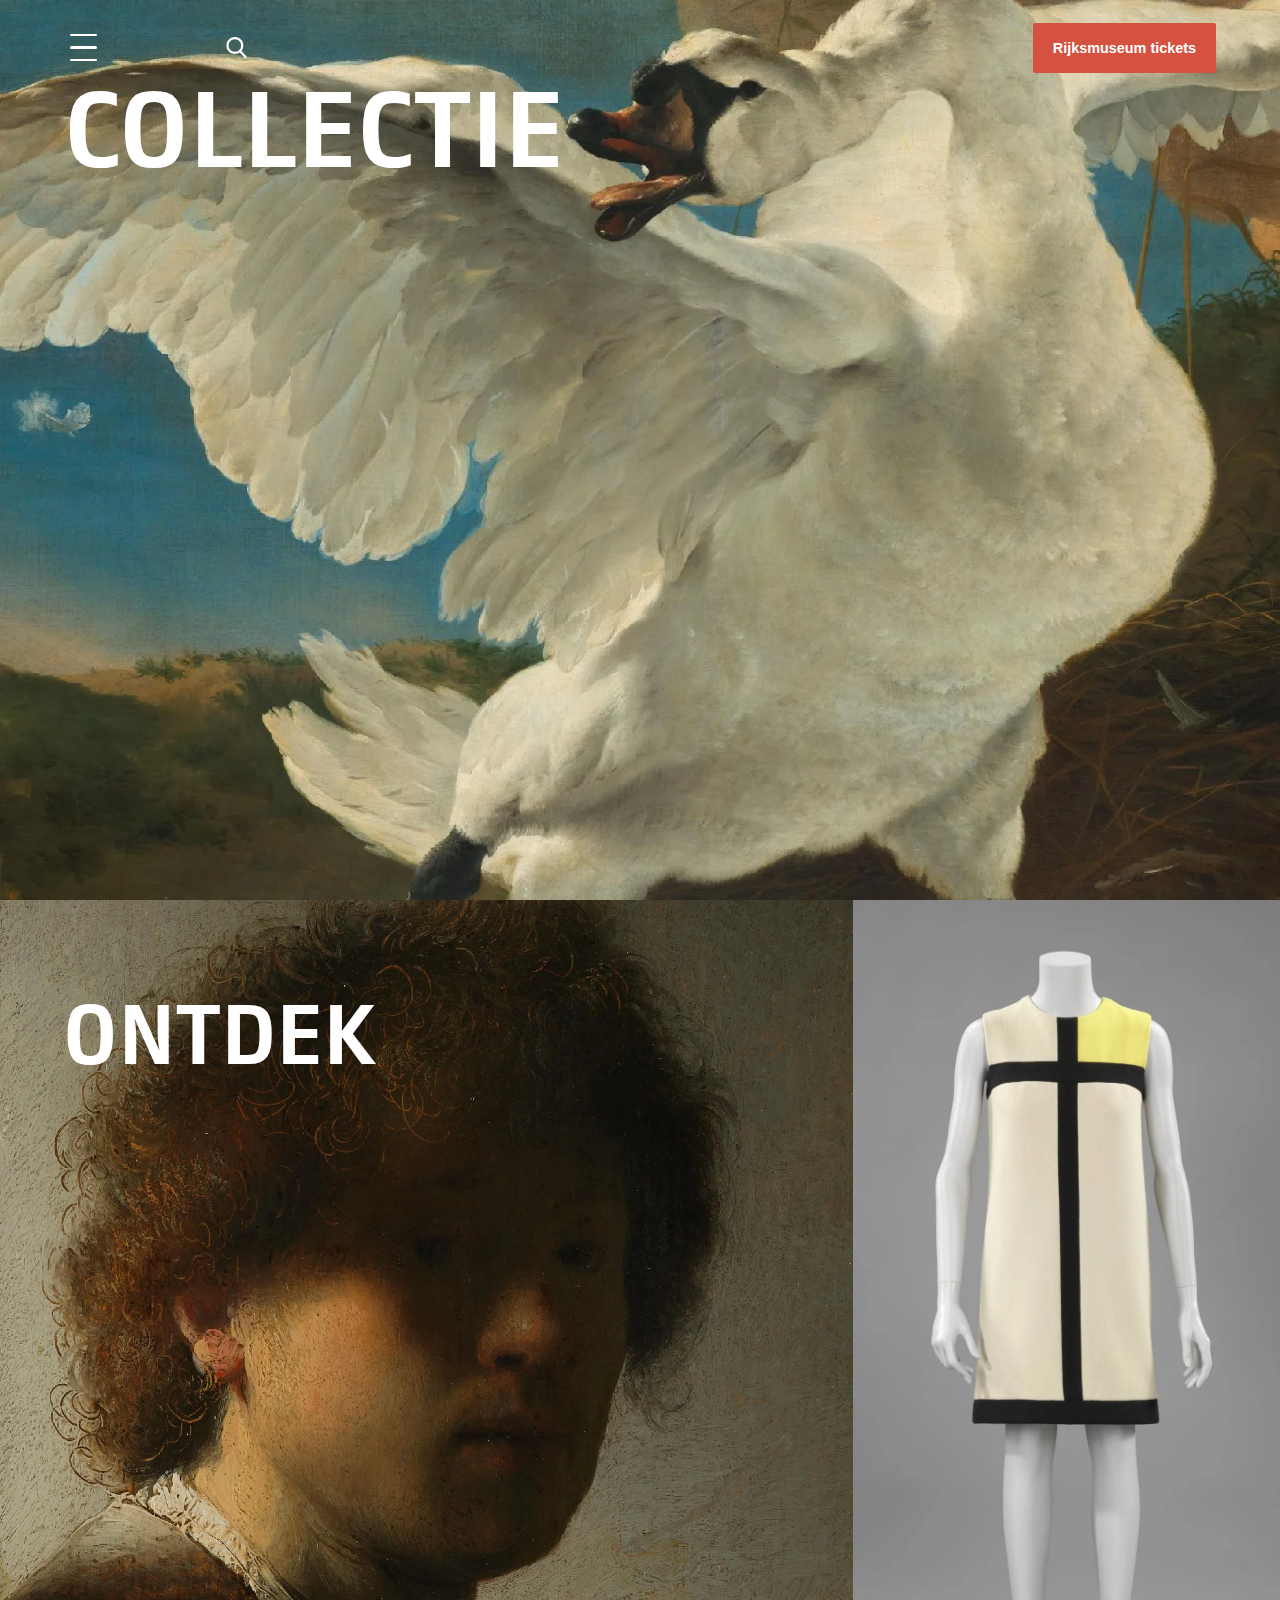
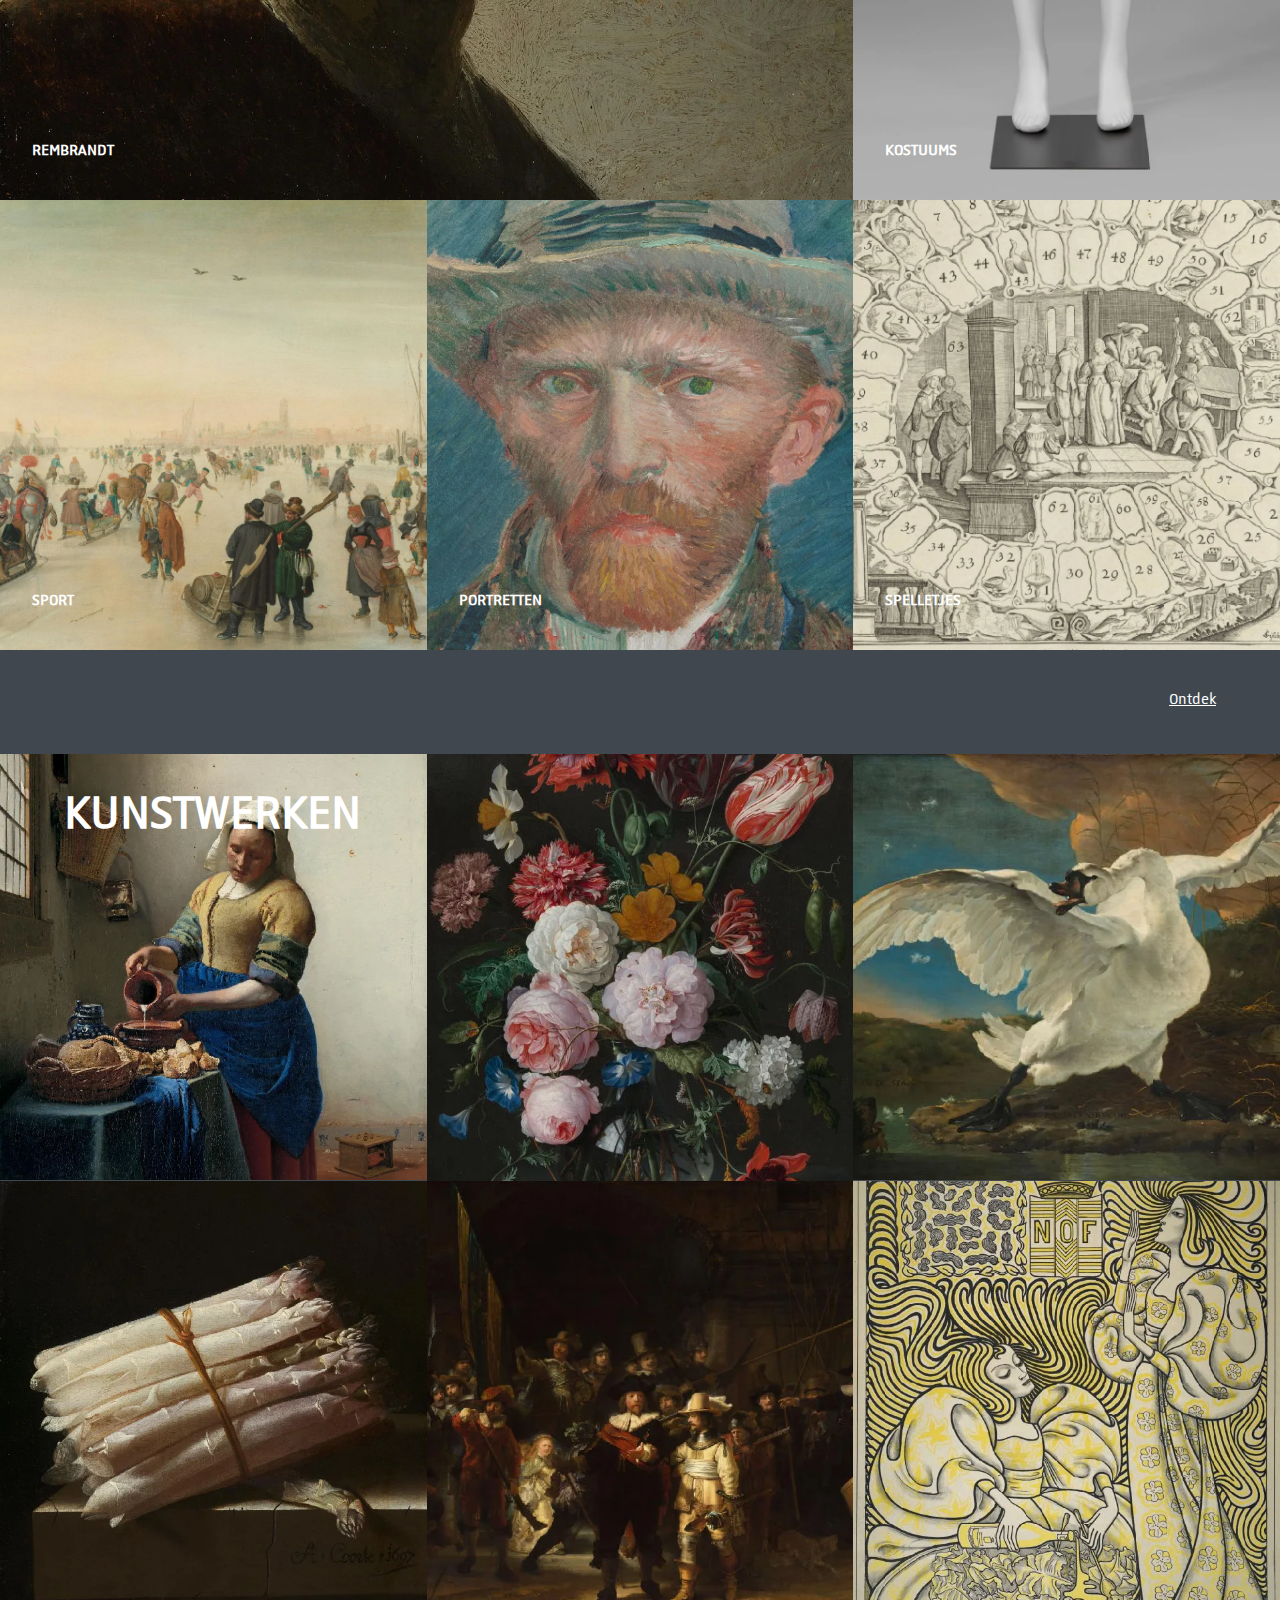
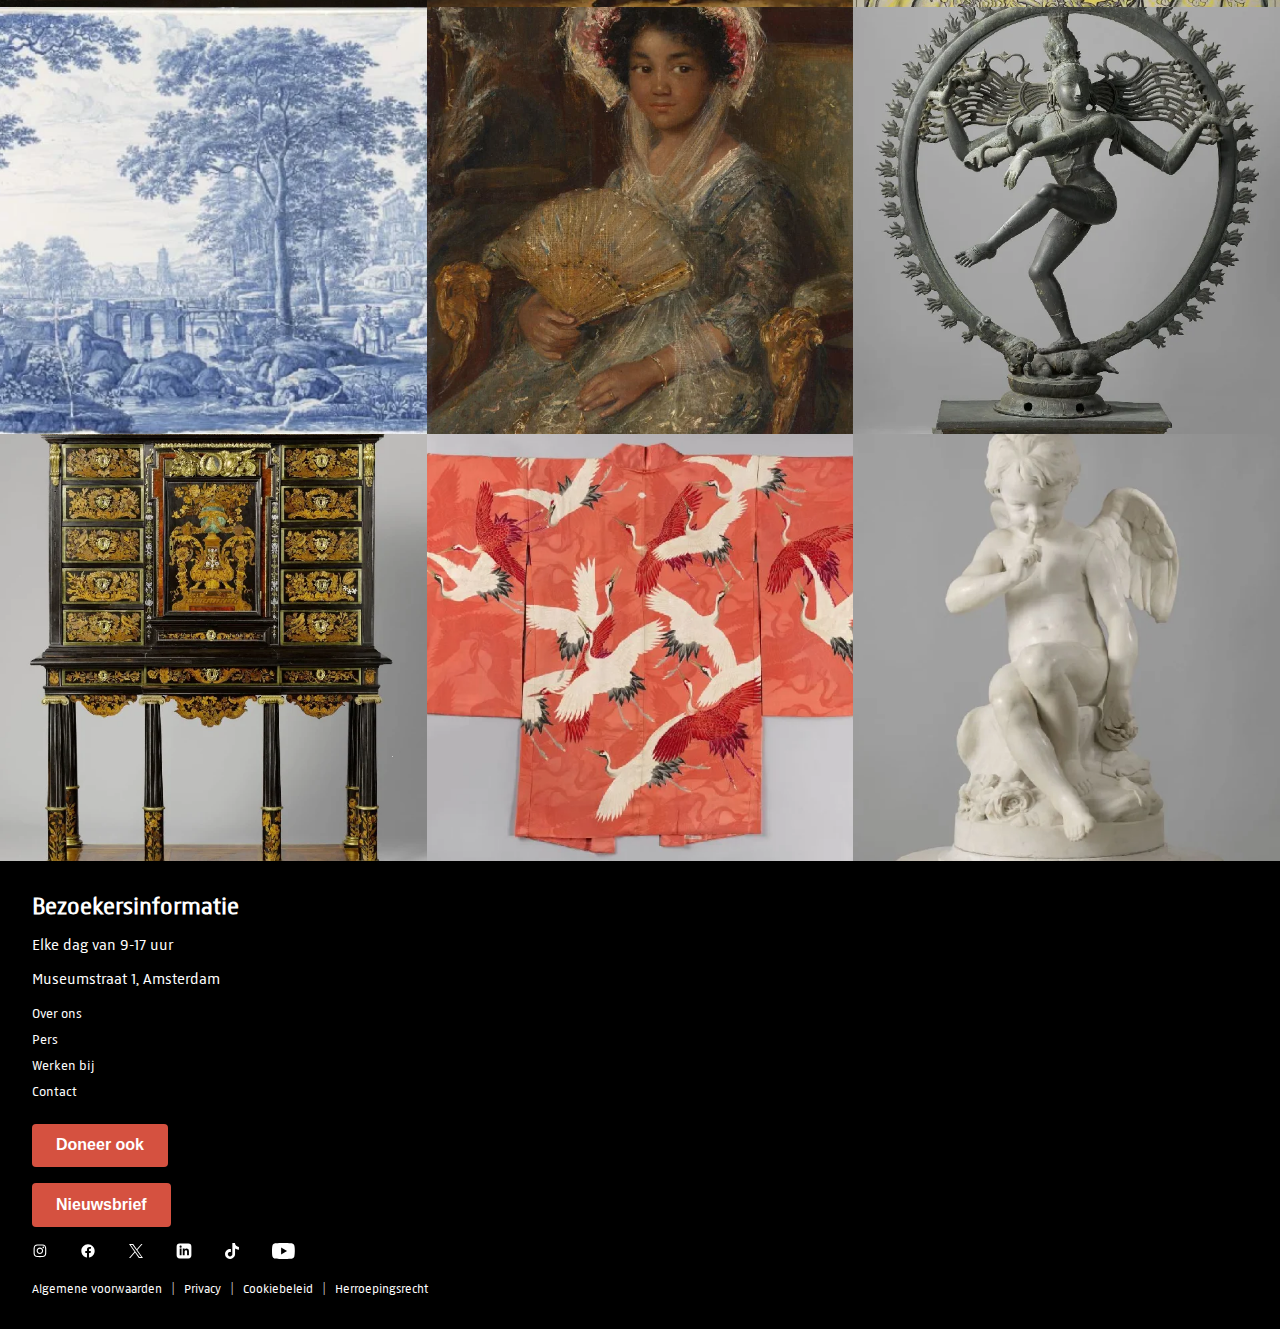
==== collection.html @ 9d4a62d6 "zo hard janken" ====
<!DOCTYPE html>
<html lang="nl">

<head>
	<meta charset="UTF-8">
	<meta name="author" content="Yulan">
	<meta name="viewport" content="width=device-width, initial-scale=1">

	<title>Rijksmuseum namakings/ collectie pagina</title>

	<link href="styles/basis.css" rel="stylesheet">
	<link href="styles/collectie.css" rel="stylesheet">	
	<link rel="icon" type="image/svg+xml" href="images/favicon.svg">
</head>

<body>

	<header>
		<button>
			<span></span>
			<span></span>
			<span></span>
		</button>
		<img src="images-icons/search.png" alt="search-icon">
		<button>Rijksmuseum tickets</button>
		<nav>
			<h3 class="visually-hidden ">tekstje bedenken</h3>
			<ul>
				<li><a href="#"> Language</a></li>
				<li><a href="#"> Inloggen</a></li>
				<li><a href="#"> Giftshop</a></li>
			</ul>

			<h3 class="visually-hidden ">tekstje bedenken</h3>
			<ul>
				<li><a href="#"> Bezoek en tickets</a></li>
				<li><a href="#"> Agenda en activiteiten</a></li>
				<li><a href="#"> Stories</a></li>
				<li><a href="#"> Rijkstudio: de collectie</a></li>
			</ul>

			<h3 class="visually-hidden ">tekstje bedenken</h3>
			<ul>
				<li><a href="#"> Steun ons</a></li>
				<li><a href="#"> Giftshop</a></li>
				<li><a href="#"> Onderzoek</a></li>
			</ul>

			<h3> Direct naar </h3>
			<ul>
				<li><a href="#"> Families en kinderen</a></li>
				<li><a href="#"> Onderwijs</a></li>
				<li><a href="#"> Vrienden</a></li>
				<li><a href="#"> Groepen</a></li>
				<li><a href="#"> Toegankelijkheid</a></li>
				<li><a href="#"> Pers</a></li>
			</ul>
		</nav>
		<section>
			<p>Nu te zien</p>
			<h2>Asian bronze</h2>
			<h3>4000 jaar schoonheid</h3>
			<img src="images-mobile/rijks eerste sectie plaatjes.webp" alt="">
		</section>
	</header>

	<main>
        <!-- eerste collectie foto -->
		<section>
            <h1>collectie</h1>
            <img src="images-collectie-sec-1/section 1, test 1.webp" alt="">
        </section>

        <!-- 2e groep section -->
    <section>
        <article>
            <h2>ontdek</h2>
            <h3>rembrandt</h3>
            <img src="images-collectie-sec-2/section 2, 1 collection.webp" alt="">
        </article>

        <article>
            <h3>kostuums</h3>
            <img src="images-collectie-sec-2/section 2, 2.webp" alt="">
        </article>

        <article>
            <h3>sport</h3>
            <img src="images-collectie-sec-2/section 2, 3.webp" alt="">
        </article>

        <article>
            <h3>portretten</h3>
            <img src="images-collectie-sec-2/section 2, 4.webp" alt="">
        </article>

        <article>
            <h3>spelletjes</h3>
            <img src="images-collectie-sec-2/section 2, 5.webp" alt="">
        </article>
    </section>

        <!-- 3e sexy stukje tekst -->
    <section>
        <ul>
            <li><a href="#">Ontdek</a></li>
        </ul>
        <h2>kunstwerken</h2>
    </section>

    <section>
            <img src="images-collection-sec-4/section 4, 1.webp" alt="">
            <img src="images-collection-sec-4/section 4, 2.webp" alt="">
            <img src="images-collection-sec-4/section 4, 3.webp" alt="">
            <img src="images-collection-sec-4/section 4, 4.webp" alt="">
            <img src="images-collection-sec-4/section 4, 5.webp" alt="">
            <img src="images-collection-sec-4/section 4, 6.webp" alt="">
            <img src="images-collection-sec-4/section 4, 7.webp" alt="">
            <img src="images-collection-sec-4/section 4, 8.webp" alt="">
            <img src="images-collection-sec-4/section 4, 9.webp" alt="">
            <img src="images-collection-sec-4/section 4, 10.webp" alt="">
            <img src="images-collection-sec-4/section 4, 11.webp" alt="">
            <img src="images-collection-sec-4/section 4, 12.webp" alt="">
    </section>


	</main>

	<footer>

		<h2>Bezoekersinformatie</h2>
		<p>Elke dag van 9-17 uur</p>
		<p>Museumstraat 1, Amsterdam</p>
		<ul>
			<li><a href="#">Over ons</a></li>
			<li><a href="#">Pers</a></li>
			<li><a href="#">Werken bij</a></li>
			<li><a href="#">Contact</a></li>
		</ul>
		<button>Doneer ook</button>
		<button>Nieuwsbrief</button>

		<ul>
			<li><img src="images-icons/instagram.svg" alt="Logo 1"></li>
			<li><img src="images-icons/Facebook.svg" alt="Logo 2"></li>
			<li><img src="images-icons/twitter.svg" alt="Logo 3"></li>
			<li><img src="images-icons/linkedin.svg" alt="Logo 4"></li>
			<li><img src="images-icons/tiktok.svg" alt="Logo 5"></li>
			<li><img src="images-icons/youtube.svg" alt="Logo 6"></li>
		</ul>

		<ul>
			<li><a href="#">Algemene voorwaarden</a></li>
			<li><a href="#">Privacy</a></li>
			<li><a href="#">Cookiebeleid</a></li>
			<li><a href="#">Herroepingsrecht</a></li>
		</ul>
		

	</footer>

	<script defer src="scripts/script.js"></script>
</body>

</html>
---- styles/basis.css ----
*,
*::after,
*::before {
	box-sizing: border-box;
}

.visually-hidden {
    clip: rect(0 0 0 0);
    clip-path: inset(50%);
    height: 1px;    
    overflow: hidden;
    position: absolute;
    white-space: nowrap;
    width: 1px;
  }

@font-face {
	font-family: rijksbold;
	src: url("../fonts/Rijksmuseum-Bold.woff2");
}

@font-face {
	font-family: rijksnormal;
	src: url("../fonts/Rijksmuseum-Normal.woff2");
}

:root {
	/* startje */
	--color-text: #FFFFFF;
	--button-background-color: #d55140;
	--nav-background-color: #40474F;
    --menu-text-color: #c2ccce;
}

html.open {
    overflow:hidden;
}

body {
	font-family: rijksnormal;
	margin: 0;
    background-color: var(--nav-background-color);
}

header {
    display: grid;
    grid-template-columns: auto 1fr auto;
    align-items: center;
    gap: 1rem; 
    position: absolute;
    top: 2.5%; 
    left: 5%;

    right: 5%;
}

header img {
	width: 1.3em;
    z-index: 30;
}



/* image openen menu rechterkant */
header section:nth-of-type(1) img {
    display: flex;
    position: fixed; 
    left: 50%; 
    width: 50%; 
    height: 100vh;
    object-fit: cover;
    z-index: 5; 
    visibility: hidden; 
    opacity: 0; 
    object-position: center 1%; 
}

header section p,
header section h2,
header section h3 {
    visibility: hidden;
    opacity: 0;
}


header section h2 {
	font-size: 1.2em;
    font-weight: 700;
    line-height: 1;
    text-transform: uppercase;
	margin-top: .25rem; 
}

header section h3 {
	margin-top: -.5em; 
	font-size: 1em;
    line-height: 1;
}



nav ul {
	list-style: none; 
    padding-left: 0;
}
  
nav ul:first-of-type {
	display: flex; 
	justify-content: flex-start; 
	margin-top: 5em;
    color: var(--color-text);
}

nav ul:first-of-type li:not(:last-child)::after {
    content: '|';
    color: var(--color-text);
}
  
nav ul li {
    min-height: 2.75em;
}

  
nav ul li a:hover {
    transition: 
        transform .2s ease-out, 
        opacity 0ms linear .2s;
}

nav h3 {
    min-height: 2.75em;
    color: var(--color-text);
    padding-left: 0;
}

@media (width > 50em) {


    nav ul:first-of-type {
        grid-column-start:1;
        grid-row-start: 1;
        grid-column-end:3;
        /* display: none; */

        align-self: end;
        /* justify-content: space-between; */

        margin:0;
    }

    nav ul li a {
        padding:0;
    }
    
    nav > ul:nth-of-type(2){
        /* grid-area: 3 / 1 / 4 / 2; */

        grid-column-start:1;
        grid-column-end:2;
        grid-row-start: 2;
        grid-row-end: 4 ;   

        margin:0;
    }

    nav > ul:nth-of-type(3) {
        /* grid-area: 4 / 1 / 5 / 2; */
        /* margin-top: 5em;  */
        line-height: 1; 

        grid-column-start:1;
        grid-column-end:2;
        grid-row-start: 4;
        grid-row-end: 5;

        margin:0;
    }

    nav > h3:last-of-type {
        top: 5em; 
        /* grid-area: 3 / 2 / 5 / 3; */

        grid-column-start:2;
        grid-row-start: 2;
        grid-column-end:3;

        text-transform: uppercase;
        font-weight: 200;

        color: var(--color-text);
        
        margin:0;
    }

    nav > ul:last-of-type {
        /* grid-area: 3 / 2 / 5 / 3; */
        font-size: 0.9rem; 
        line-height: 1; 

        grid-column-start:2;
        grid-column-end:3;
        grid-row-start: 3;
        grid-row-end: 5;

        margin:0;
        
    }
}
  
  /* hamburger */
header button:nth-of-type(1) {
	display: flex;
	flex-direction: column;
	z-index: 20;
	width: 3em;
	height: 3em;
	background: none;
	border: none;
	cursor: pointer;
	justify-content: space-around;
}
  
header button:nth-of-type(1) span {
	display: block;
	width: 2em;
	height: 0.2em;
	background-color: var(--color-text);
	border-radius: 0.2em;
	transition: all 0.3s ease-in-out;
}
  
  /* Menu verborgen */
header nav {
	position: fixed;
    overflow-y: auto;
	top: 0;
	left: -100%;
	width: 100%;
	height: 100%;
	background-color: var(--nav-background-color);
	padding: 2em;

	/* KIJKEN */
	transition: transform .2s ease-out, opacity 0ms linear .2s;
	z-index: 10;
}
  
  /* Menu uitklapppen zichtbaar */
header nav.toonMenu {
	left: 0;
}
  
/* Hamburger wordt kruisje */
header button:nth-of-type(1).open span:nth-of-type(1) {
	transform: translateY(0.8em) rotate(45deg);
}
  
header button:nth-of-type(1).open span:nth-of-type(2) {
	opacity: 0;
}
  
header button:nth-of-type(1).open span:nth-of-type(3) {
	transform: translateY(-0.8em) rotate(-45deg);
}

/* rode knop */
header button:nth-of-type(2) {
    position: relative;
    align-items: center;
    background-color: var(--button-background-color);
    border-radius: 2px;
    color: var(--color-text);
    border: none;
    font-size: .9em;
    font-weight: 600;
    height: 3.125rem;
    padding: 0 20px;
    z-index: 30;
}

/* Hover-effect voor de tweede button */
header button:nth-of-type(2):hover {
    background-color: var(--color-text);
    color: var(--nav-background-color);
}

header a {
	color: var(--color-text);
	text-decoration: none;
}


@media (width > 50em) {
 
    header div {
        position: relative;
        z-index: 1;
    }

    header nav {
        display: grid;
        grid-template-columns: repeat(2, 1fr);
        grid-template-rows: 1fr min-content min-content min-content;
        align-content: end;
        gap: 1em; 
        width: 50%;

        padding-left: 6vw;
    }
}

@media (width > 50em) {
 
    header nav.toonMenu + section img {
        visibility: visible; 
        opacity: 1; 
    }

    header nav.toonMenu + section p,
    header nav.toonMenu + section h2,
    header nav.toonMenu + section h3 {
        visibility: visible; 
        opacity: 1;
        top: 80%;
        z-index: 90; 
    }

    header section {
        left: 44vw;
        bottom: 8vw;
    }
}

/* section {
    position: relative;
    height: 100vh;
    display: flex;
    flex-direction: column;
    justify-content: flex-end; 
    padding: 2rem; 
    overflow: hidden;
} */


section p, section h2, section h3 {
    color: var(--color-text);
}

/* footer */

/* Algemene footerstijl */
footer {
    display: flex;
    flex-direction: column;
    align-items: flex-start; /* Links uitlijnen */
    background-color: #000; /* Zwarte achtergrond */
    color: #fff; /* Witte tekst */
    padding: 2rem; /* Binnenruimte */
    gap: 1rem; /* Ruimte tussen secties */
}

footer h2 {
    font-size: 1.5rem;
    font-weight: bold;
    margin: 0;
}

footer p {
    font-size: 1rem;
    margin: 0;
}

/* Lijst voor links onder elkaar */
footer ul:first-of-type {
    list-style: none;
    padding: 0;
    margin: 0;
}

footer ul:first-of-type li {
    margin-bottom: 0.5rem;
}

footer ul:first-of-type li a {
    color: #fff;
    text-decoration: none;
    font-size: 0.9rem;
}

footer ul:first-of-type li a:hover {
    text-decoration: underline;
}

/* Knoppen voor donatie en nieuwsbrief */
footer button {
    background-color: #d55140;
    color: #fff;
    border: none;
    font-size: 1rem;
    font-weight: bold;
    padding: 0.8rem 1.5rem;
    border-radius: 4px;
    cursor: pointer;
    margin-right: 1rem; /* Ruimte tussen de knoppen */
}

footer button:hover {
    background-color: #fff;
    color: #d55140;
    border: 1px solid #d55140;
}

/* Logo's */
footer img {
    height: 50px;
    width: auto;
    margin-right: 1rem; /* Ruimte tussen logo's */
}

/* Horizontale lijst voor voorwaarden */
footer ul:last-of-type {
    display: flex;
    list-style: none;
    padding: 0;
    margin: 0;
    gap: 0.5rem; /* Ruimte tussen de items */
}

footer ul:last-of-type li {
    position: relative;
}

footer ul:last-of-type li::after {
    content: "|";
    color: #fff;
    margin-left: 0.5rem;
}

footer ul:last-of-type li:last-child::after {
    content: ""; /* Geen separator na de laatste link */
}

footer ul:last-of-type li a {
    color: var(--color-text);
    text-decoration: none;
    font-size: 0.8rem;
}

footer ul:last-of-type li a:hover {
    text-decoration: underline;
}

footer ul:nth-of-type(2) {
    display: flex;
    justify-content: flex-start; /* Links uitlijnen */
    align-items: center;
    gap: 1rem; /* Ruimte tussen de logo's */
    list-style: none;
    padding: 0;
    margin: 0;
}

footer ul:nth-of-type(2) li img {
    height: 1em; /* Pas de hoogte van de logo's aan */
    width: auto; /* Zorg dat de proporties behouden blijven */
}
---- styles/collectie.css ----
h1 {
    position: absolute;
    top: 5.2rem;
    font-family: rijksbold;
    text-align: left;
    width: 100%;
    left: .3em;
    font-size: 14vw;
    text-transform: uppercase;
    color: var(--color-text);
    margin-top: 0;
    line-height: .8;
}

@media (width > 50em) {

    h1 {
        font-size: 9vw;
        left: 5%;;
    }

}

body {
    margin: 0;
}

main section:nth-of-type(1) {
    position: relative;
    height: 100vh; 
}

main section:nth-of-type(1) img {
    position: absolute;
	top: 0;
	left: 0;
	width: 100%;
	height: 100%;
	object-fit: cover;
	z-index: -1;
}

section article {
    position: relative;
    height: 100vh; 
    display: flex;
    flex-direction: column;
    justify-content: flex-end; 
    overflow: hidden;
    padding: 0;
}

section article img {
	position: absolute;
	top: 0;
	left: 0;
	width: 100%;
	height: 100%;
	object-fit: cover;
	z-index: -1;
}

section article:nth-of-type(1) h2{
    font-size: 2.5rem;
    top: 1rem;
    padding-left: 1em;
    text-transform: uppercase;
}


main section:nth-of-type(2) h2{
    position: absolute; 
    font-size: 7vw;
    font-family: rijksbold;
    font-weight: 500;
    text-transform: uppercase;
    padding-left: .7em;
    top: 1%;
}


main section:nth-of-type(2) h3{
    font-size: 1rem;
    font-weight: 700;
    line-height: 1.263;
    text-transform: uppercase;
	margin-top: .25rem; 
    padding-left: 2em;
    padding-bottom: 1.5em;
}

@media (width > 50em) {

    main section:nth-of-type(2) {
        display: grid;
        grid-template-columns: 1fr 1fr 1fr; 
    }

       section article:nth-of-type(1) {
        grid-column-start: 1;
        grid-column-end: 3; 
    }

    section article:nth-of-type(2) {
        grid-column-start: 3;
        grid-column-end: 4;
    }

    section article:nth-of-type(3) {
        grid-column-start: 1;
        grid-column-end: 2; 
    }

    section article:nth-of-type(4) {
        grid-column-start: 2;
        grid-column-end: 3; 
    }

    section article:nth-of-type(5) {
        grid-column-start: 3;
        grid-column-end: 4; 
    }
 
}

/* 3e sectie h3 */
section:nth-of-type(3) {
    height: 10em;
}

section:nth-of-type(3) ul {
    position: relative; 
}

section:nth-of-type(3) li {
    list-style-type: none; 
}

section:nth-of-type(3) a {
    position: absolute;  
    right: 5%;          
    font-size: 1rem;   
    color: var(--color-text);
}

main section:nth-of-type(3) h2{
    position: relative; 
    left: 5%;            
    font-size: 7vw;   
    text-transform: uppercase;
    top: 2.5em;
}

@media (width > 50em) {

    section:nth-of-type(3) {
        height: 4em;
    }

    main section:nth-of-type(3) h2{
        position: relative; 
        left: 5%;            
        font-size: 3em;   
        text-transform: uppercase;
        top: 2em;
    }

}

section article:nth-of-type(3),
section article:nth-of-type(4),
section article:nth-of-type(5) {
    height: 50vh; 
}

section:nth-of-type(4) {
    display: grid;
    grid-template-columns: repeat(2, 1fr); 
}

section:nth-of-type(4) img {
    width: 100%; 
    height: auto; 
    aspect-ratio: 1 / 1; 
    object-fit: cover; 
}

@media (width > 40em) {

    section:nth-of-type(4) {
        grid-template-columns: repeat(3, 1fr); 
    }
}

@media (width > 80em) {

    section:nth-of-type(4) {
        grid-template-columns: repeat(4, 1fr); 
    }
}
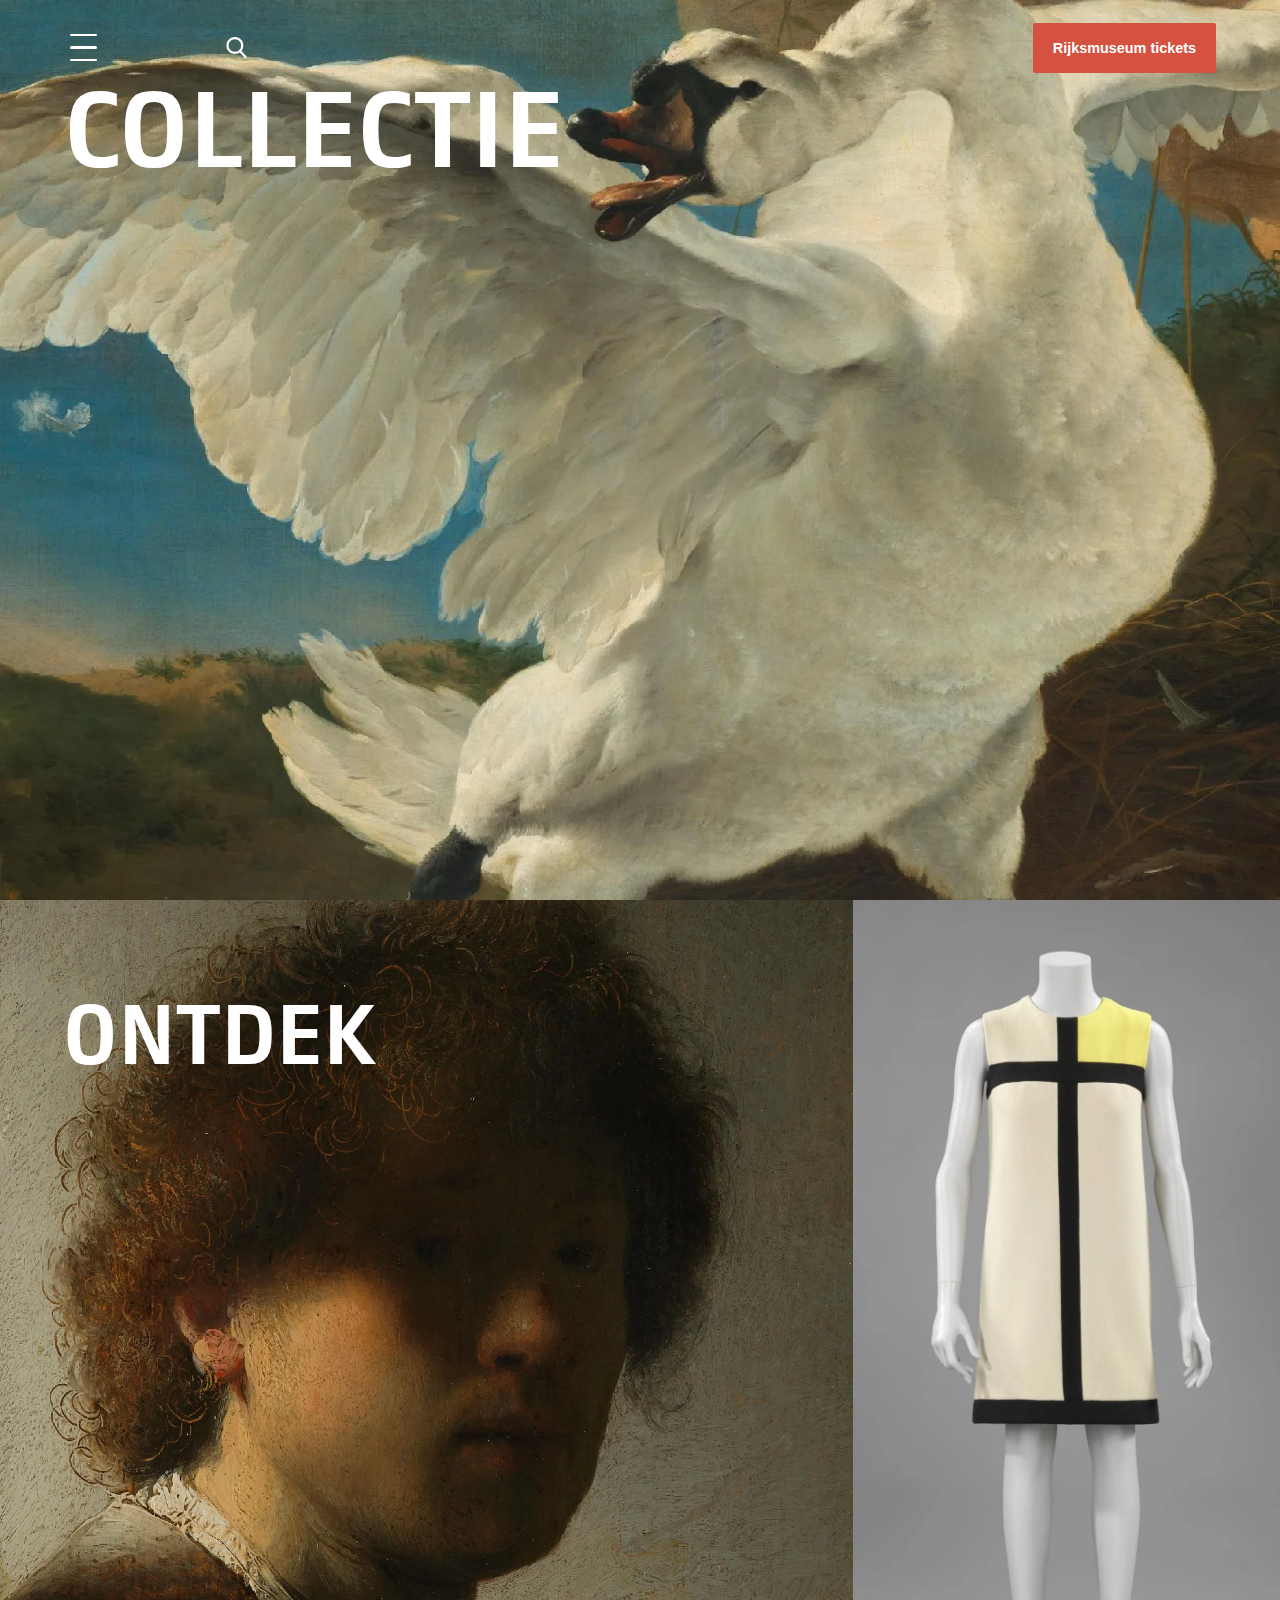
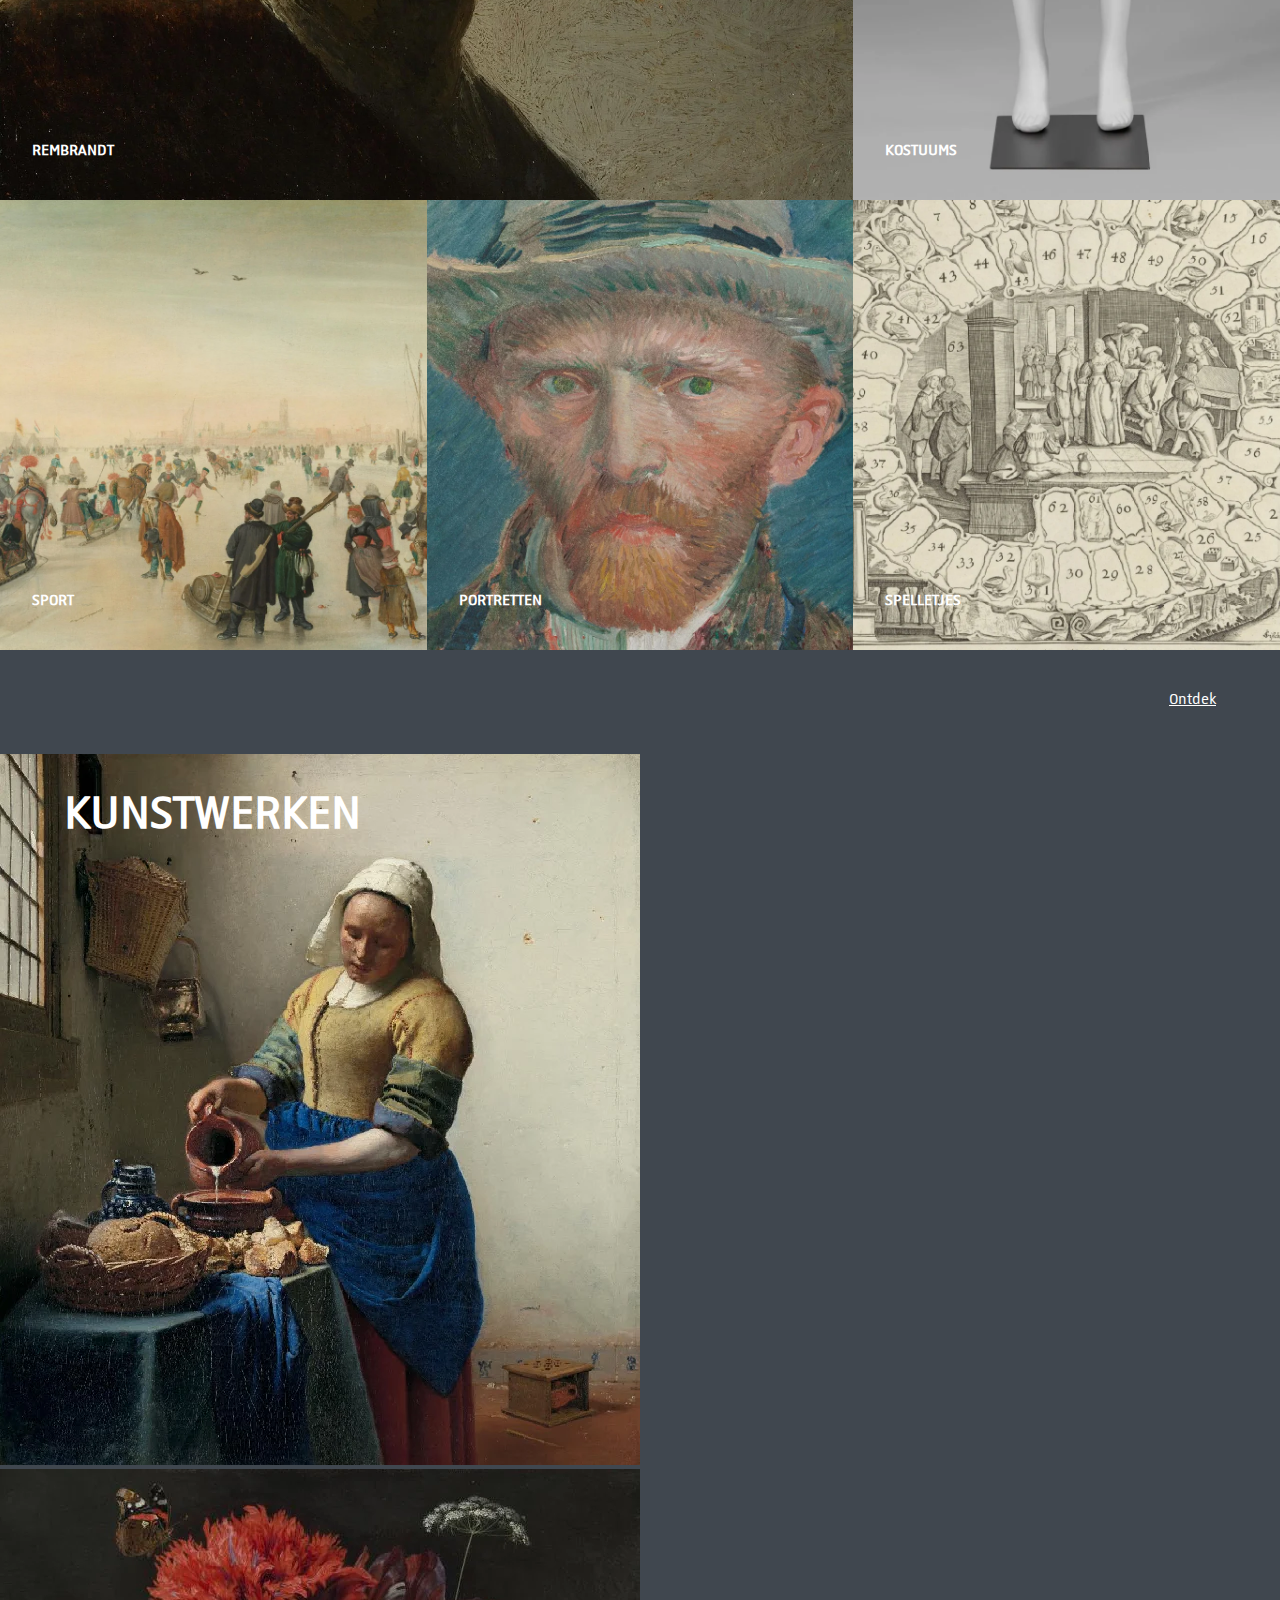
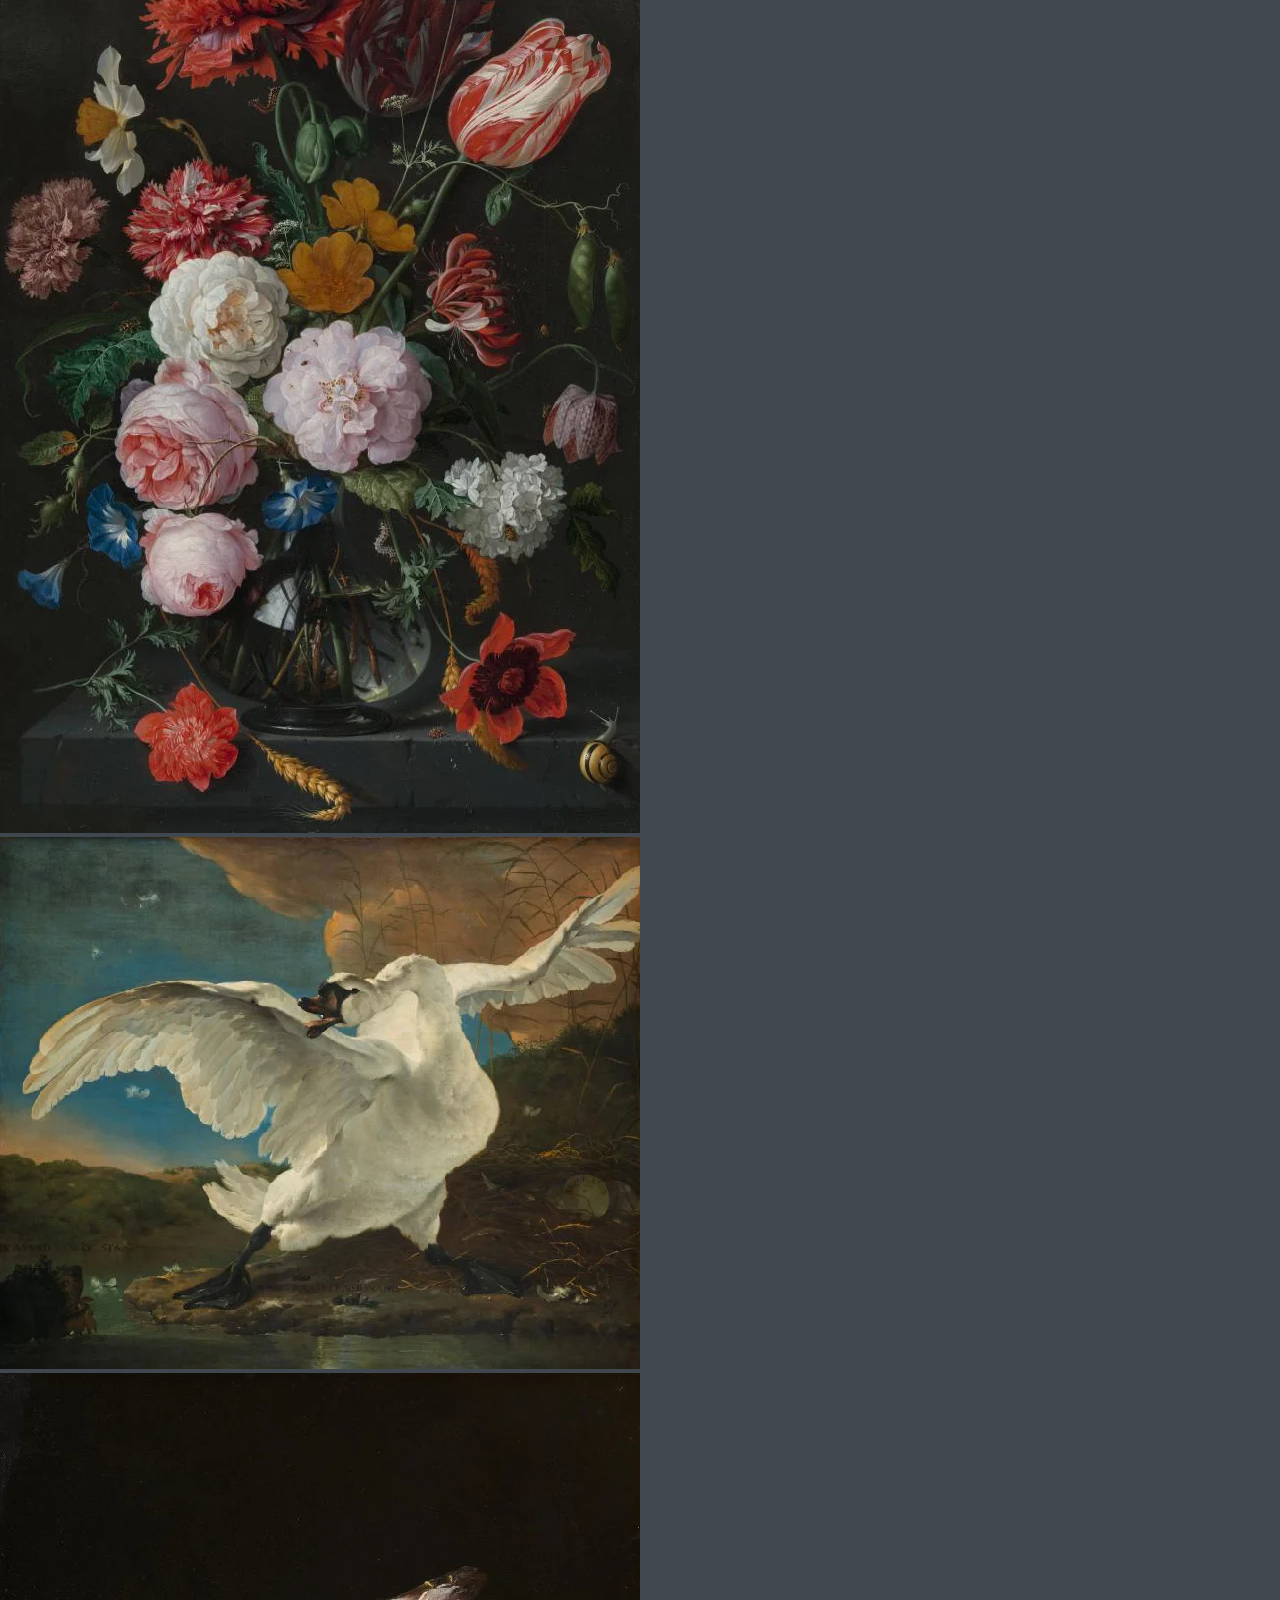
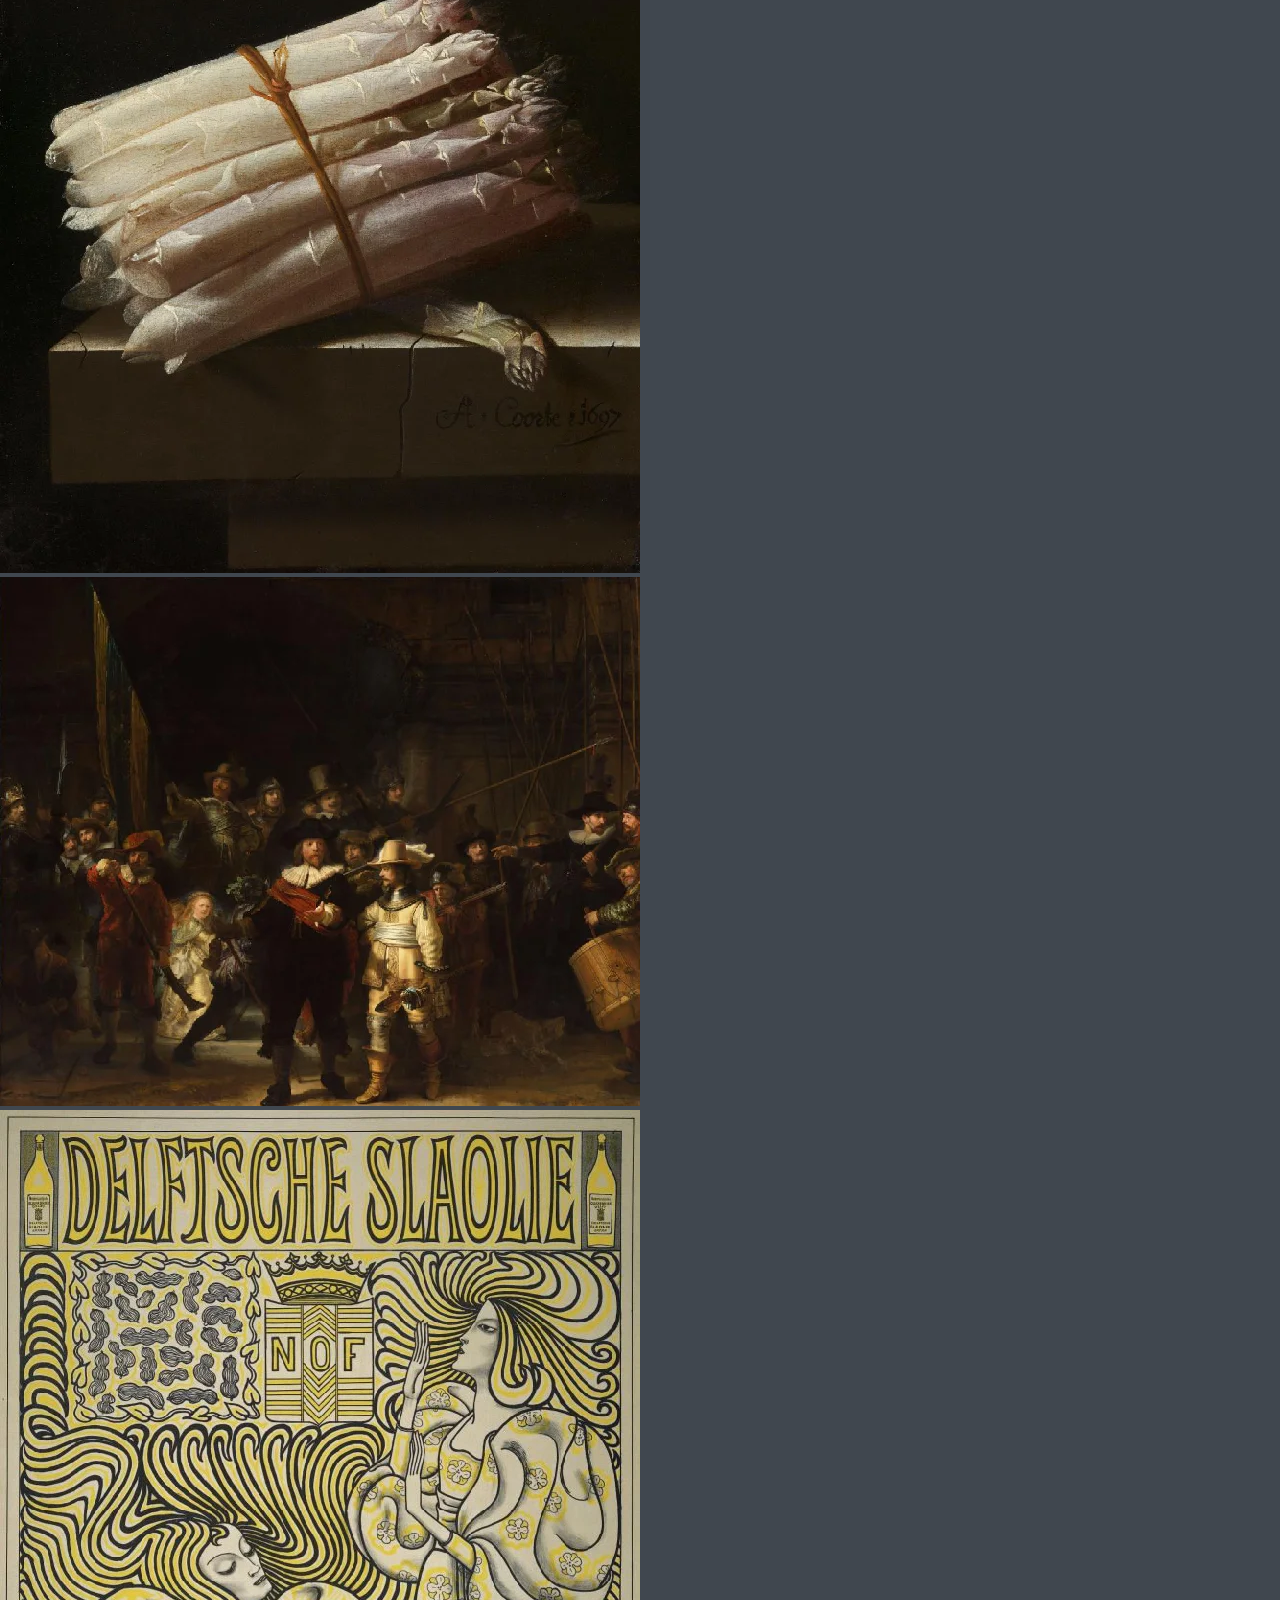
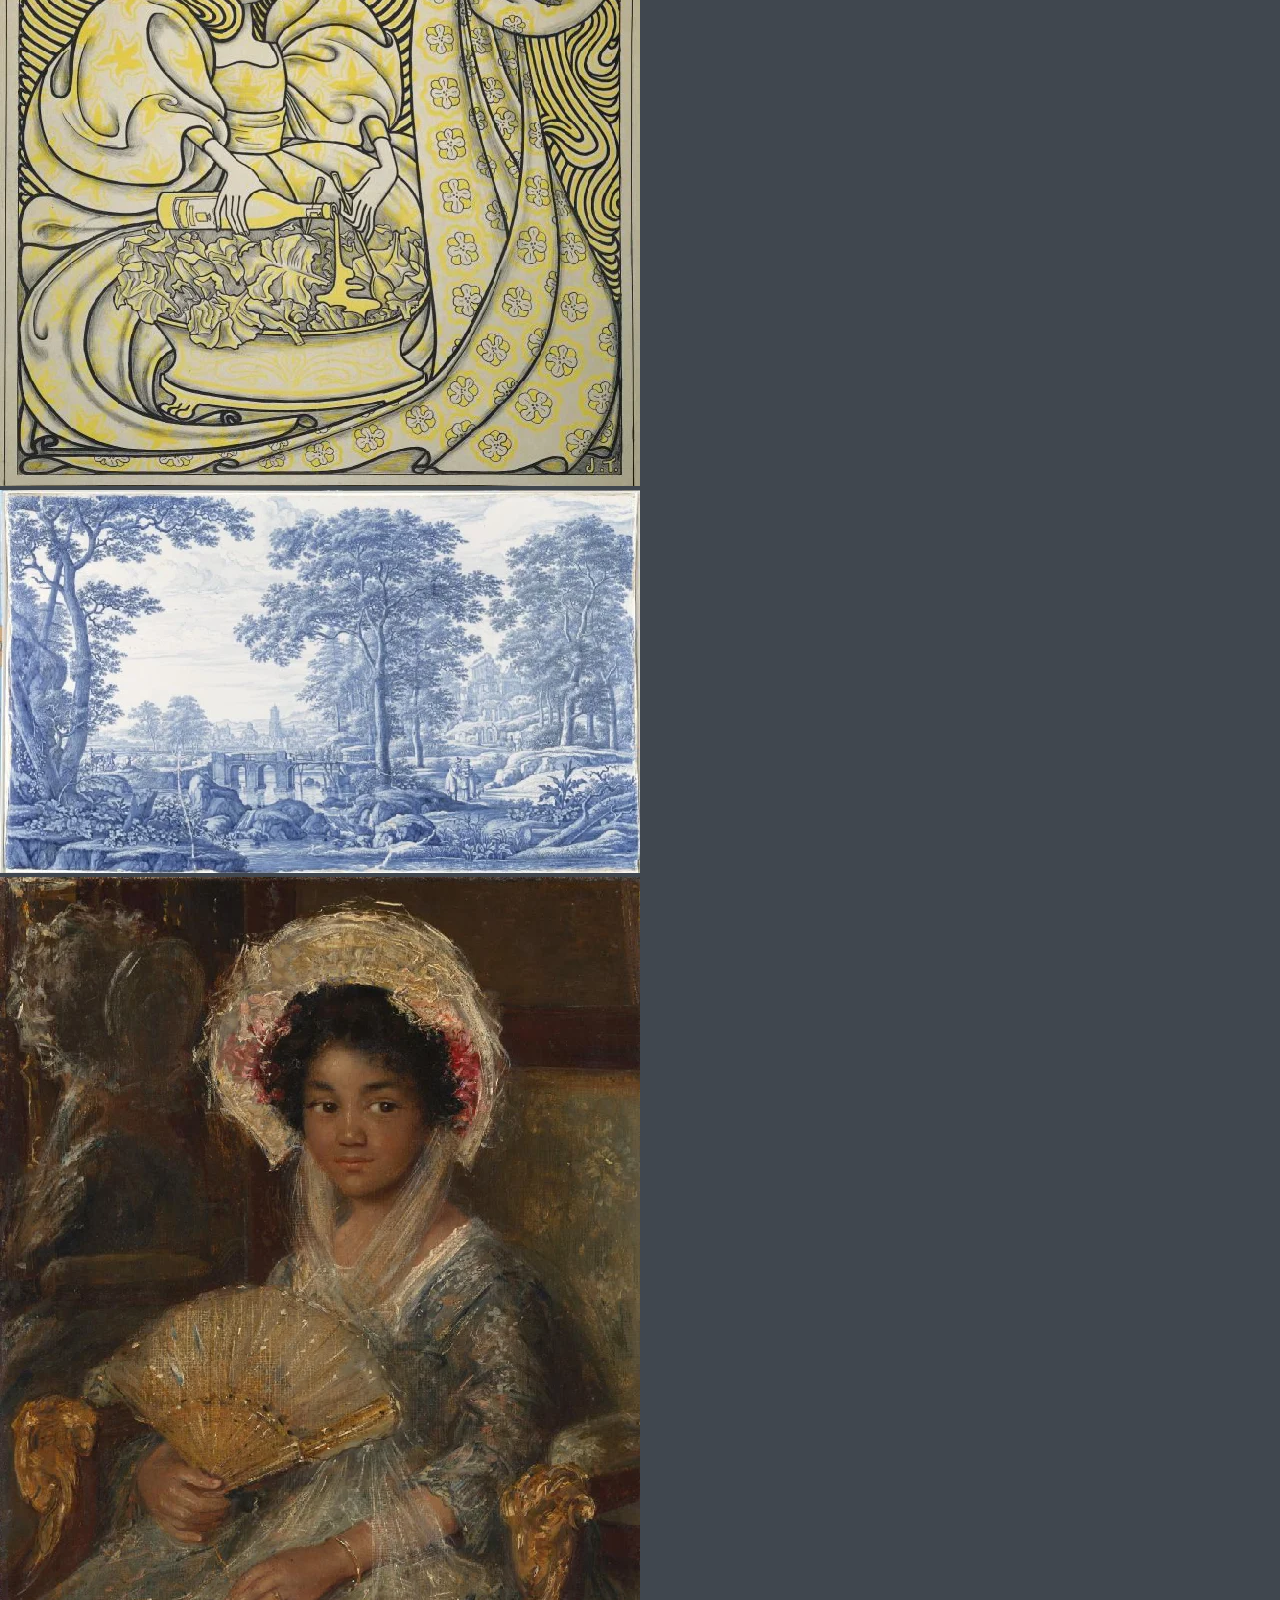
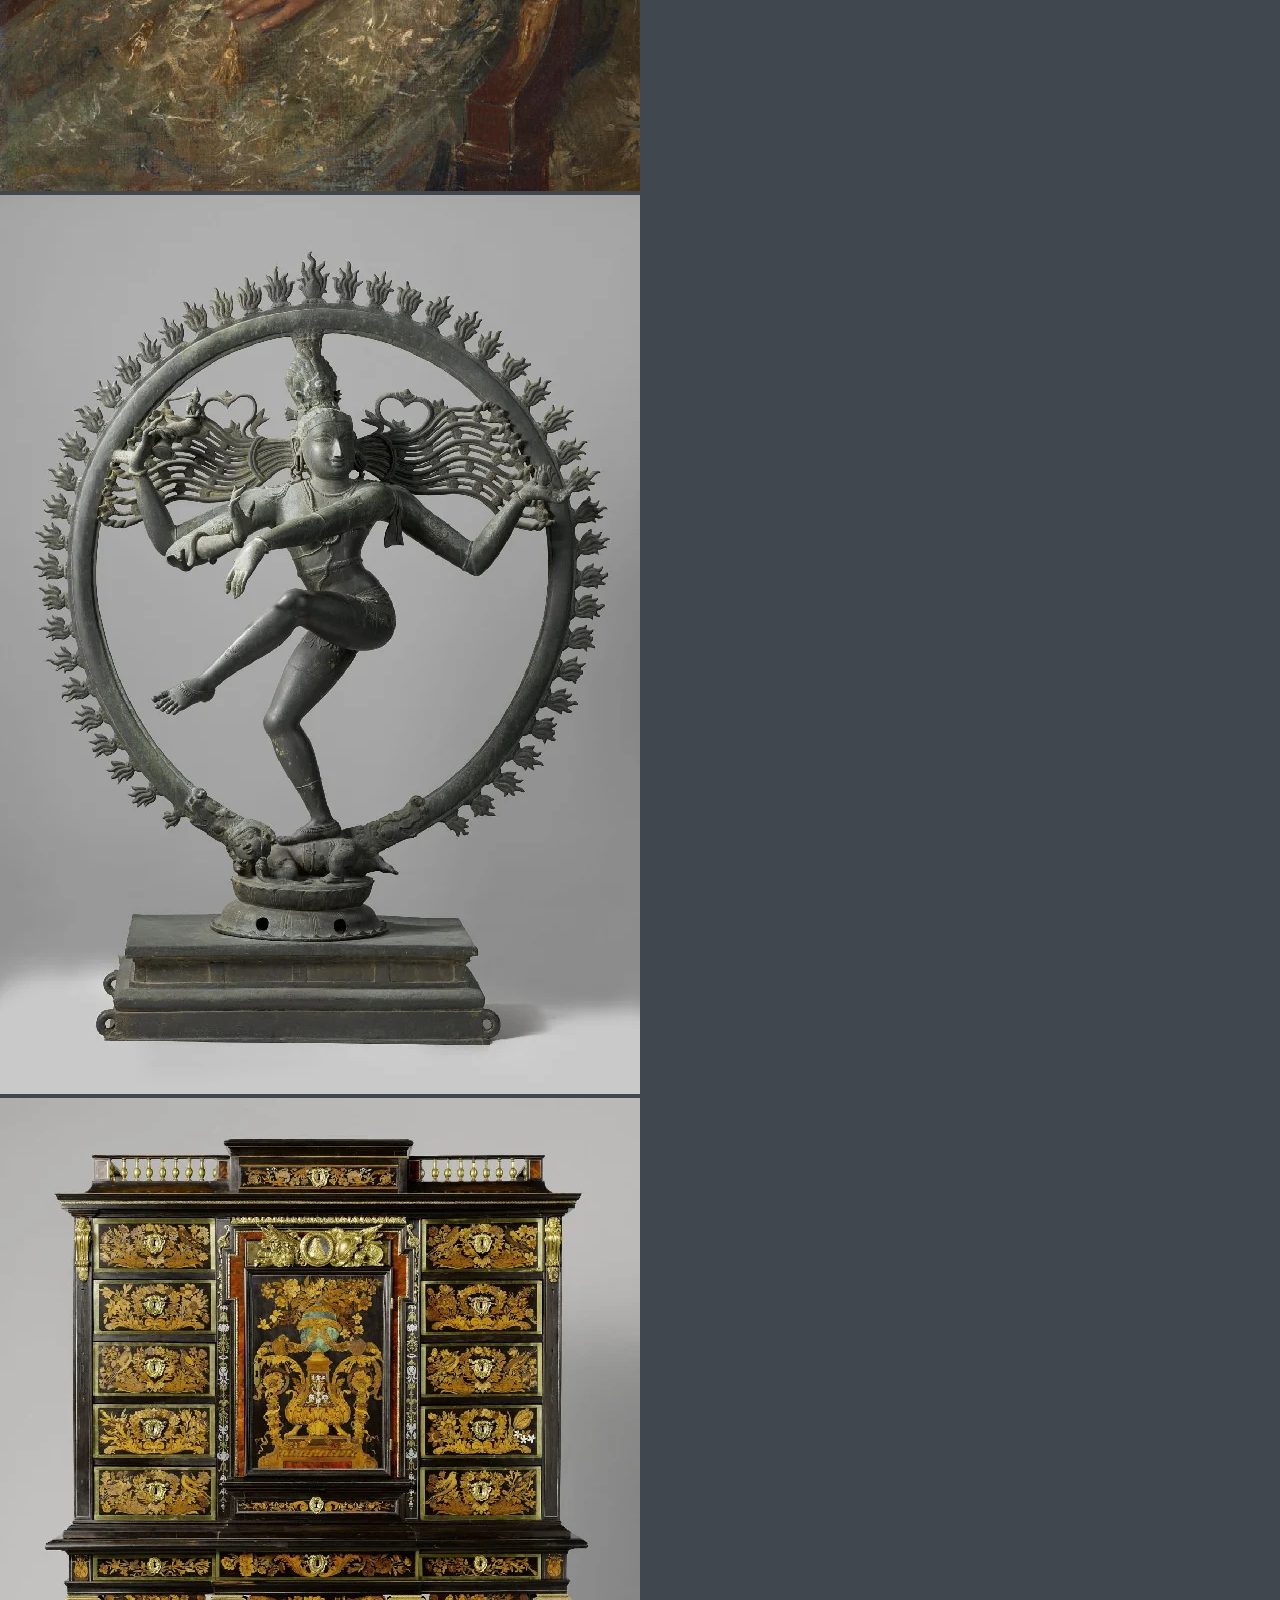
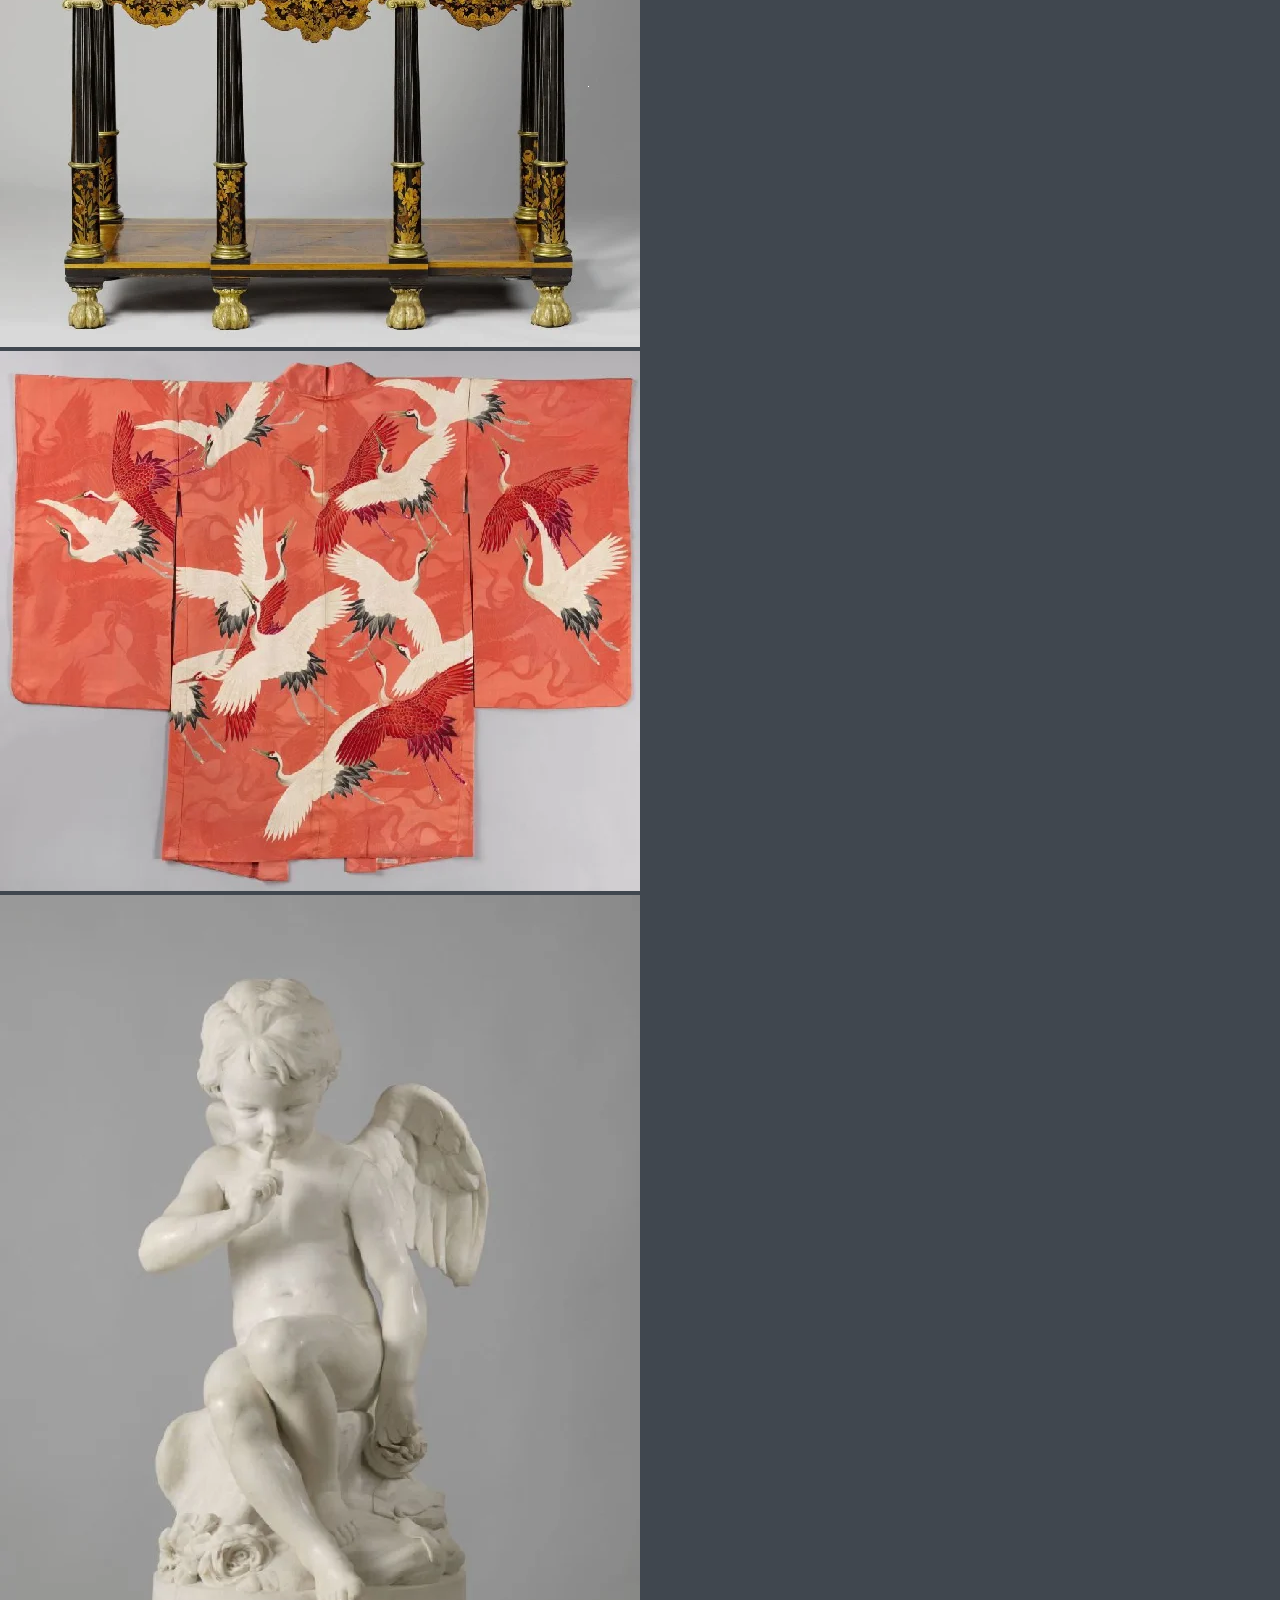
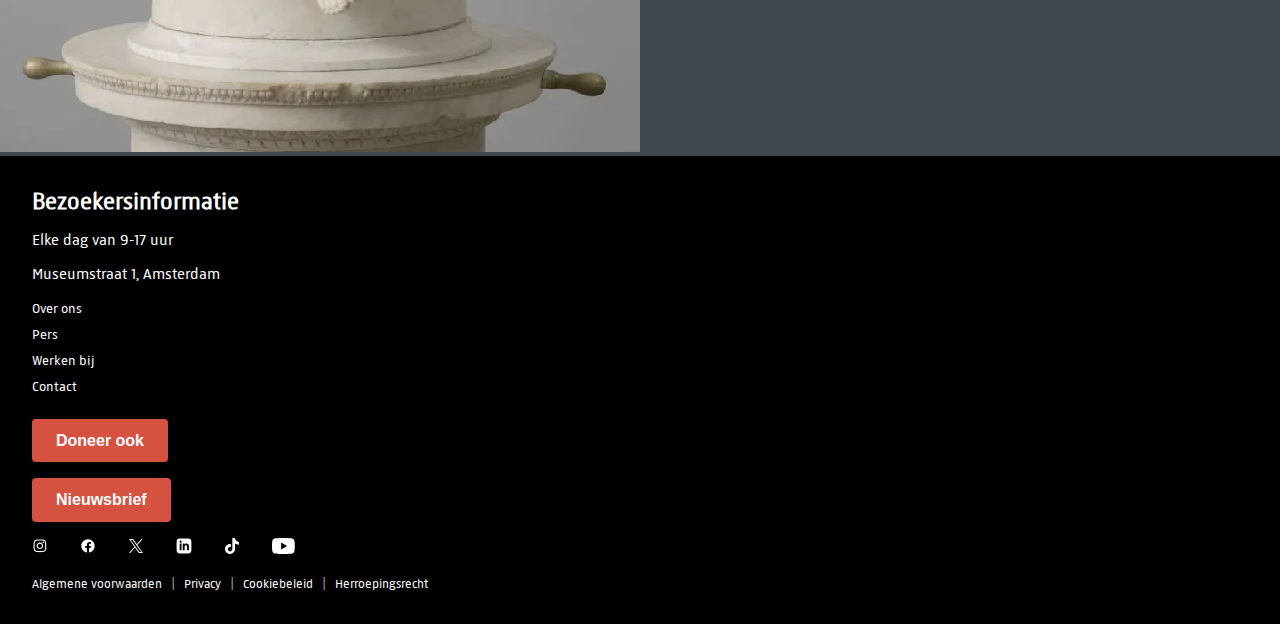
==== commit a47a962c: "." ====
--- a/collection.html
+++ b/collection.html
@@ -105,9 +105,15 @@
         <ul>
             <li><a href="#">Ontdek</a></li>
         </ul>
-        <h2>kunstwerken</h2>
+            <h2>kunstwerken</h2>
     </section>
 
+    <!-- 4e sectie in main -->
+    <section>
+
+    </section>
+
+    <!-- 5esectie in main -->
     <section>
             <img src="images-collection-sec-4/section 4, 1.webp" alt="">
             <img src="images-collection-sec-4/section 4, 2.webp" alt="">
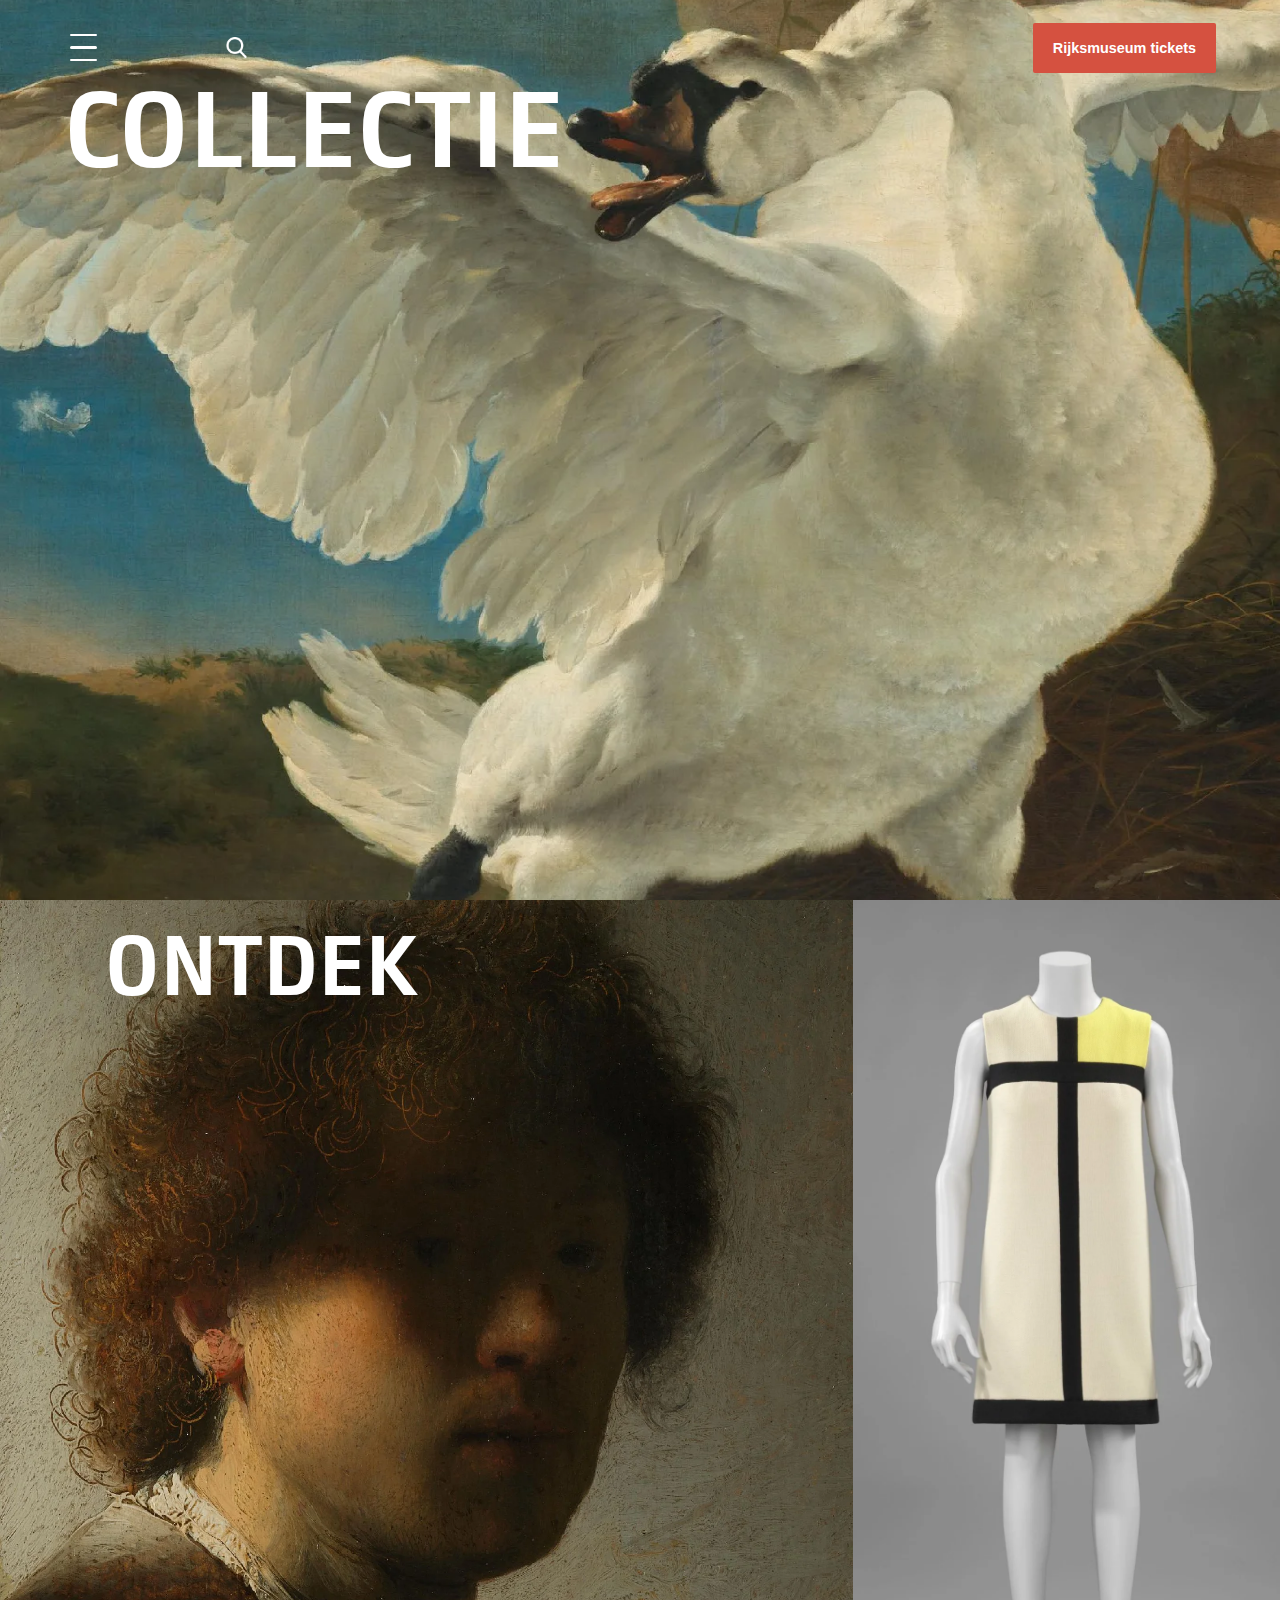
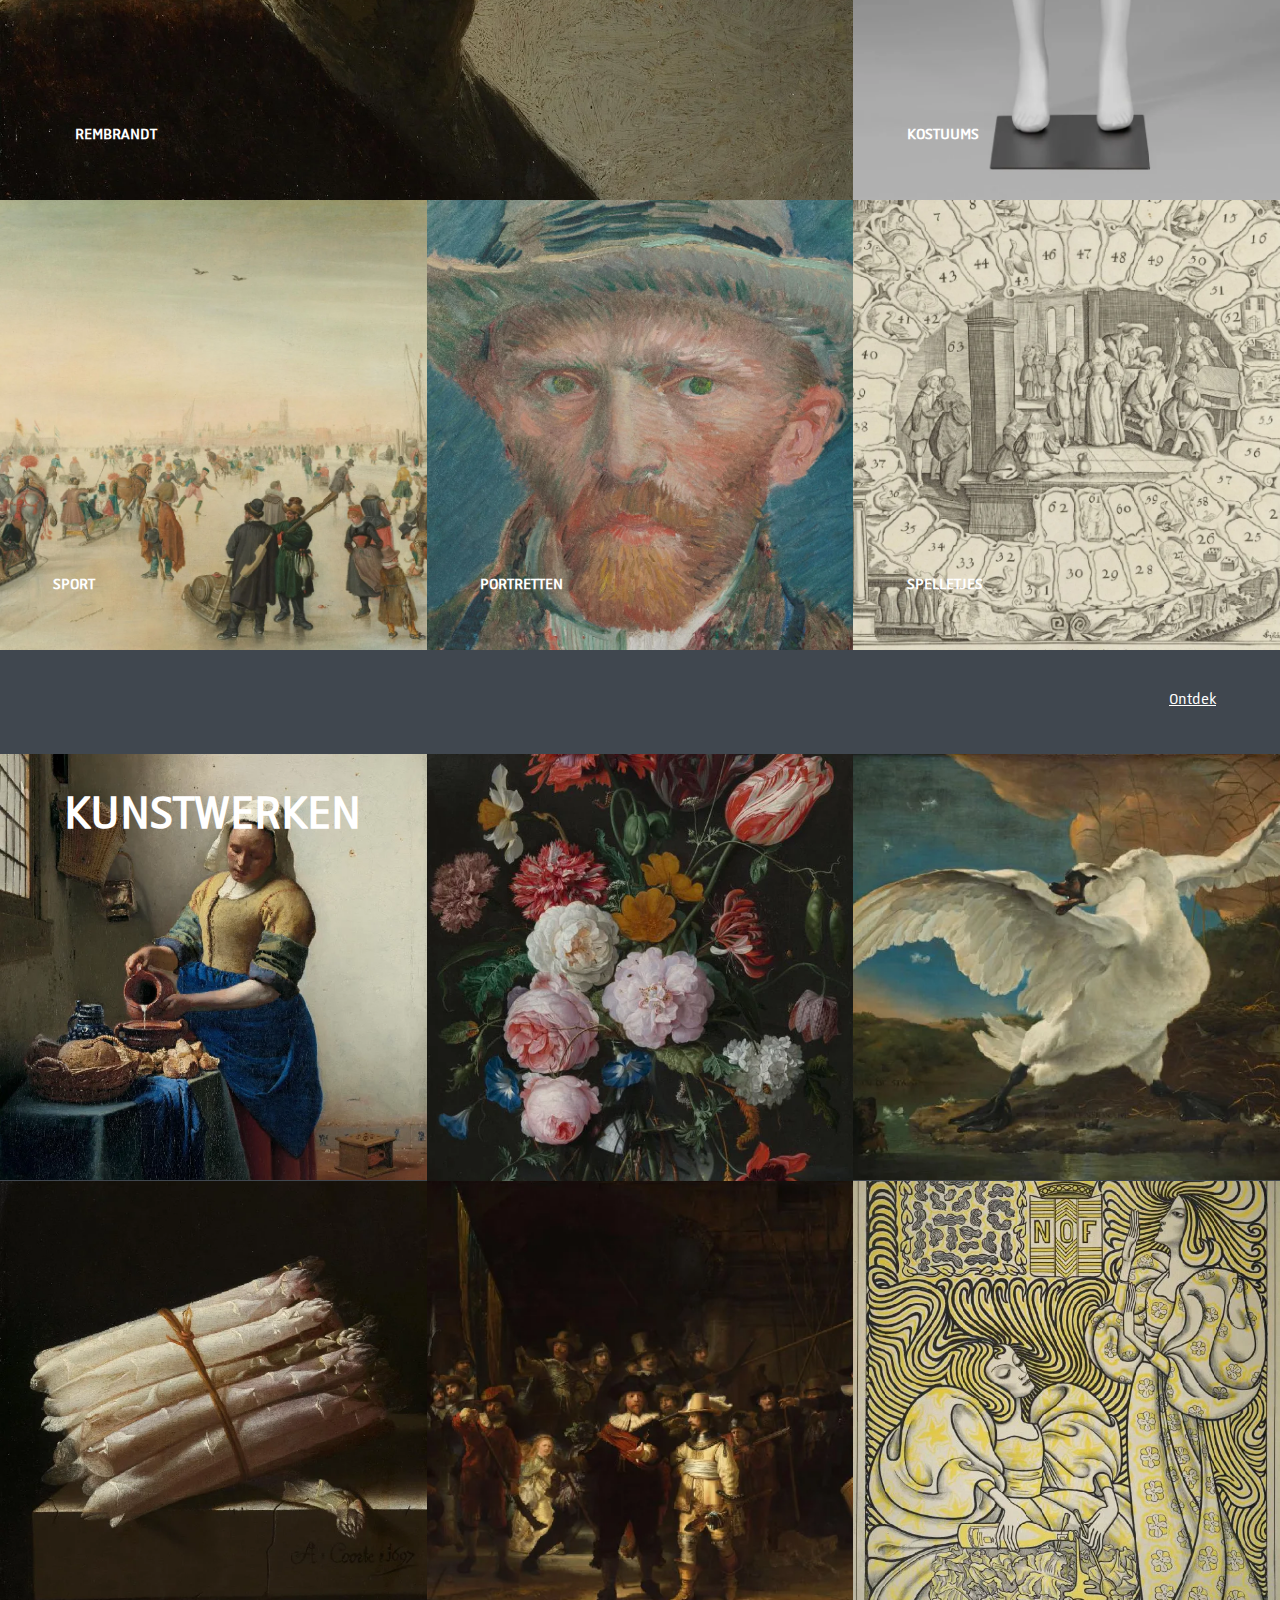
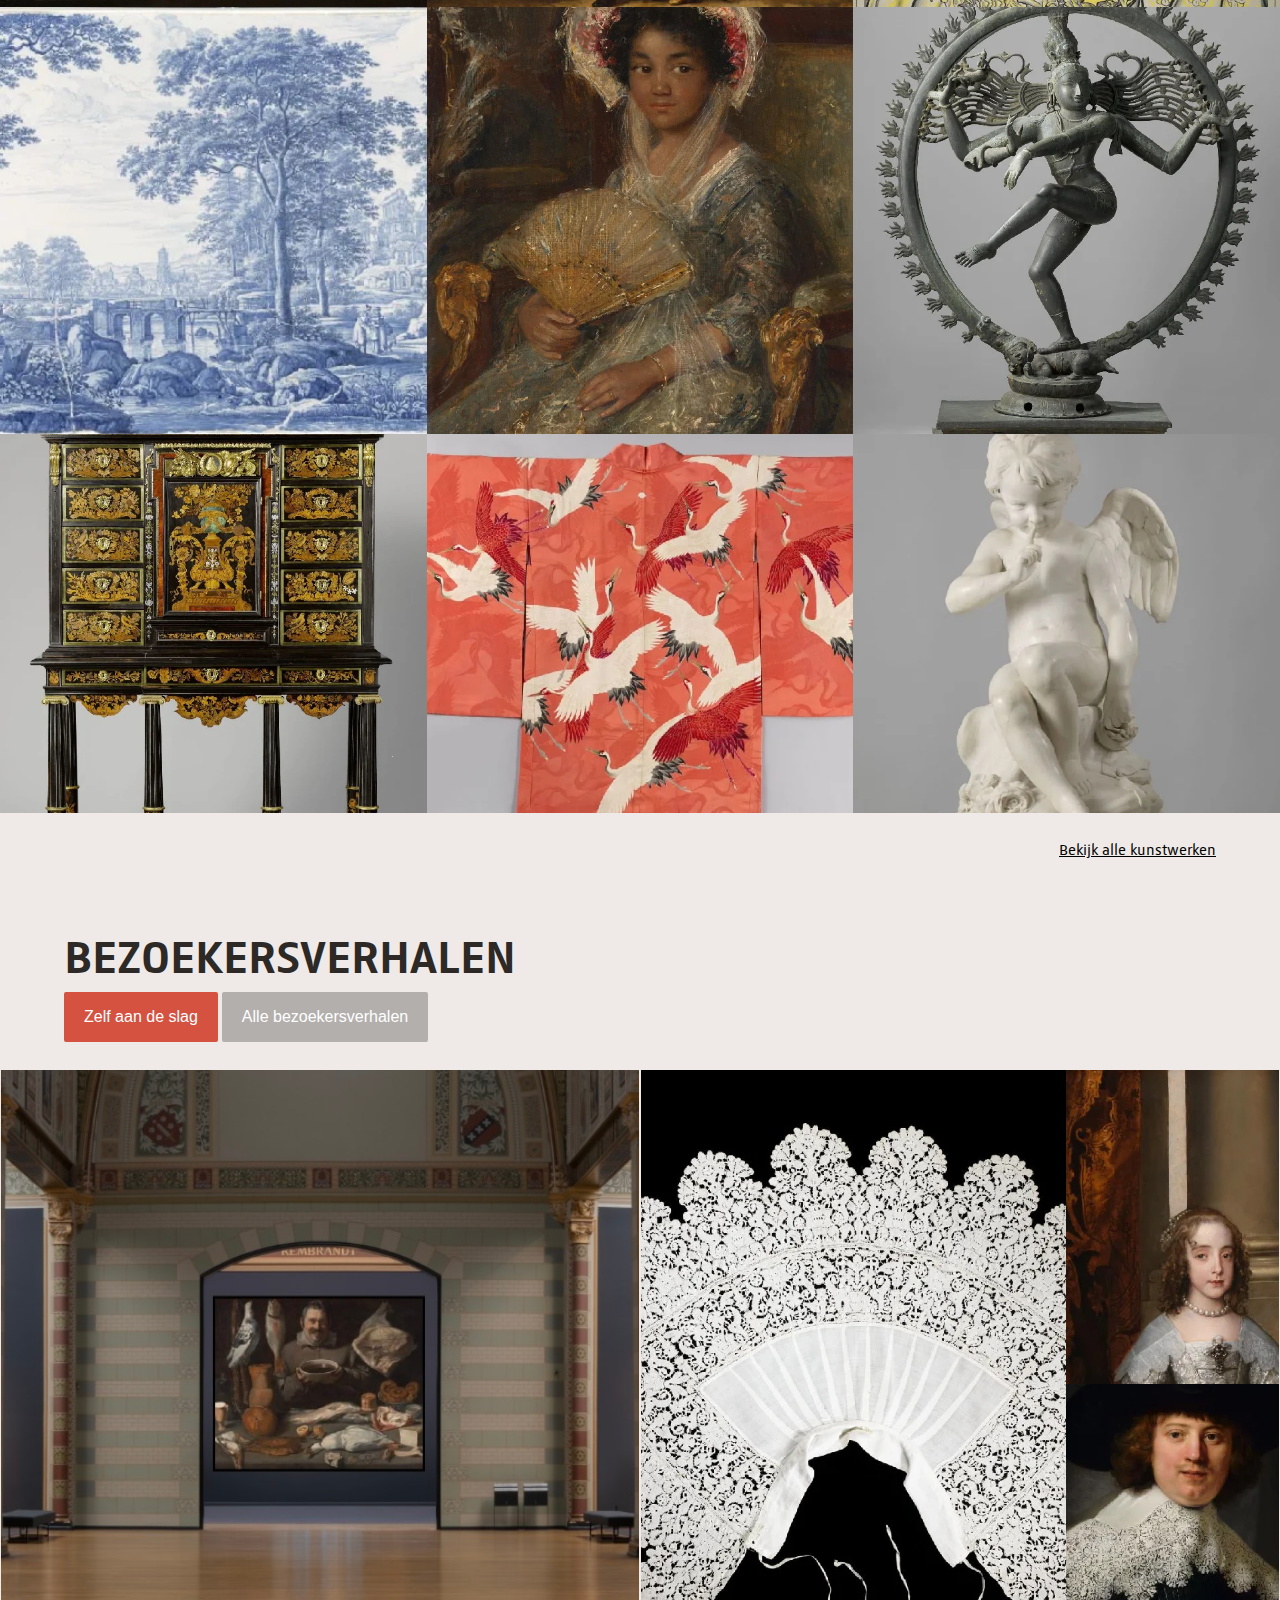
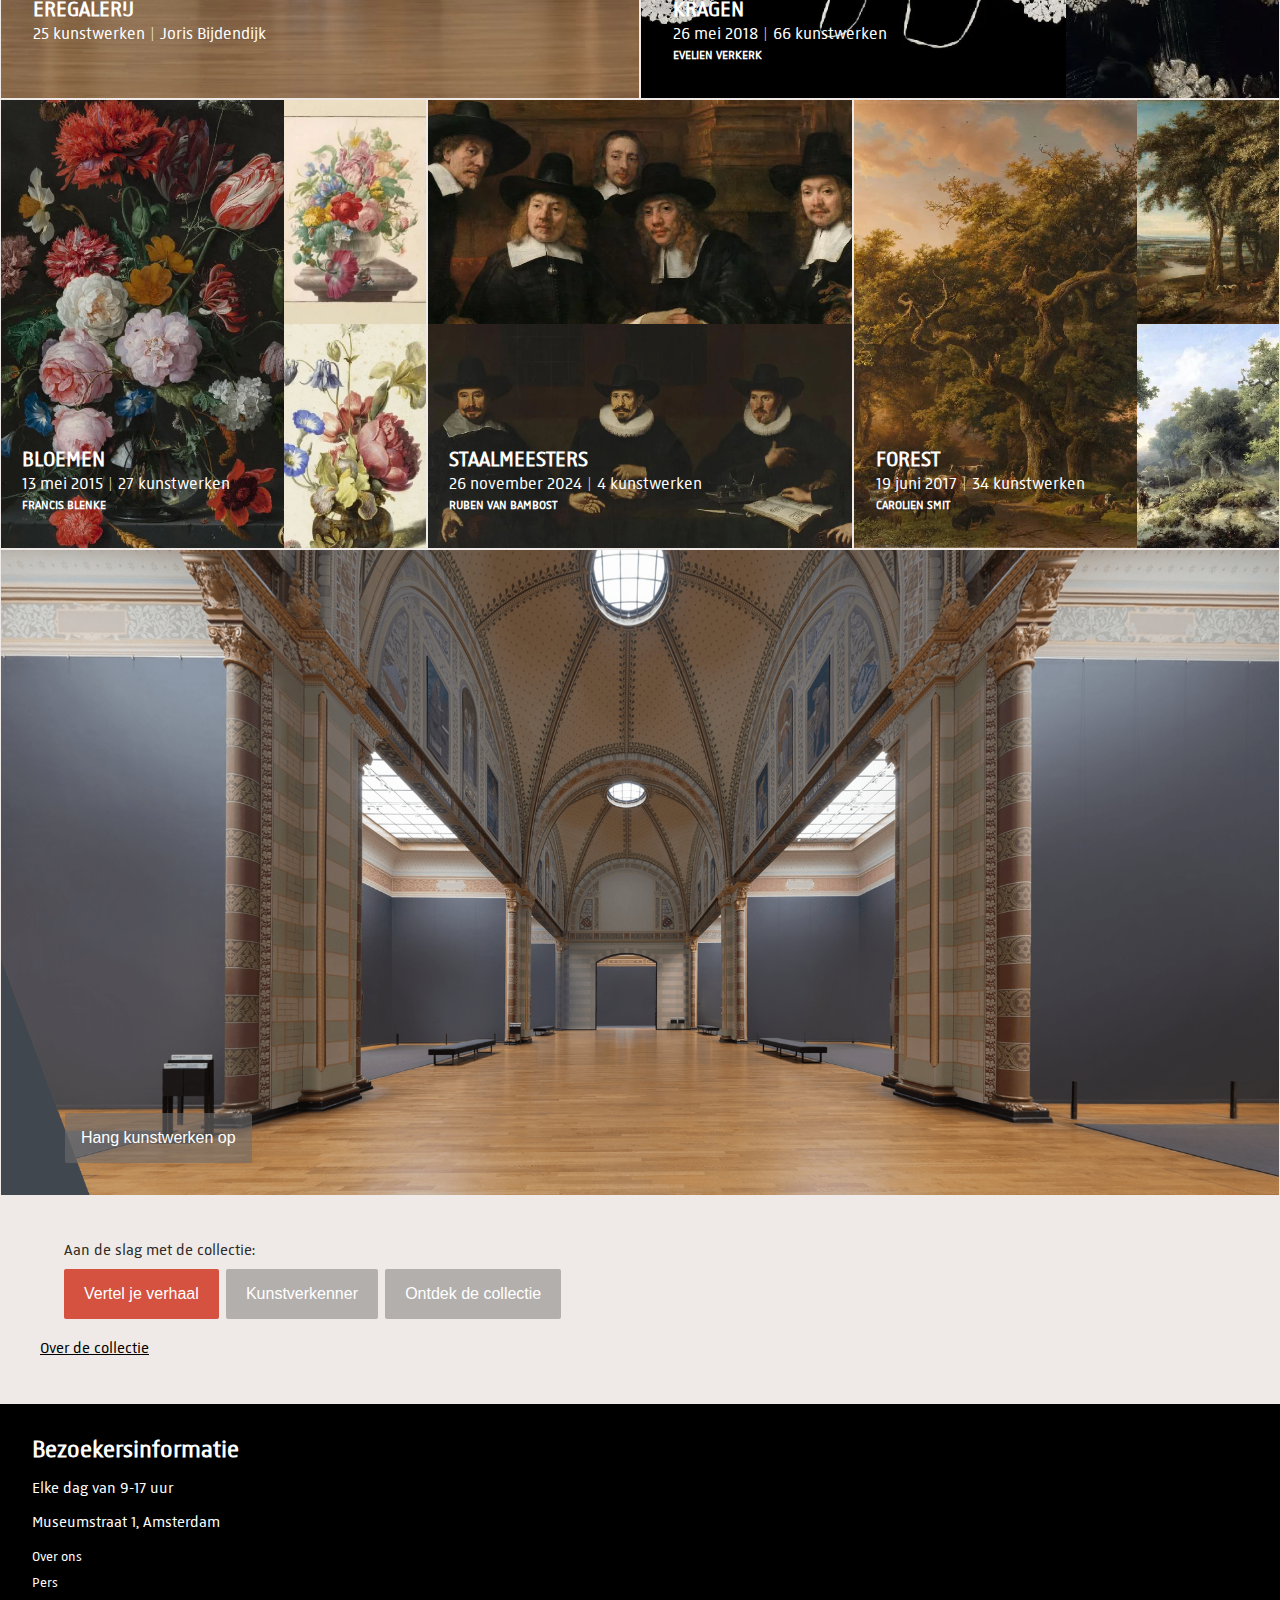
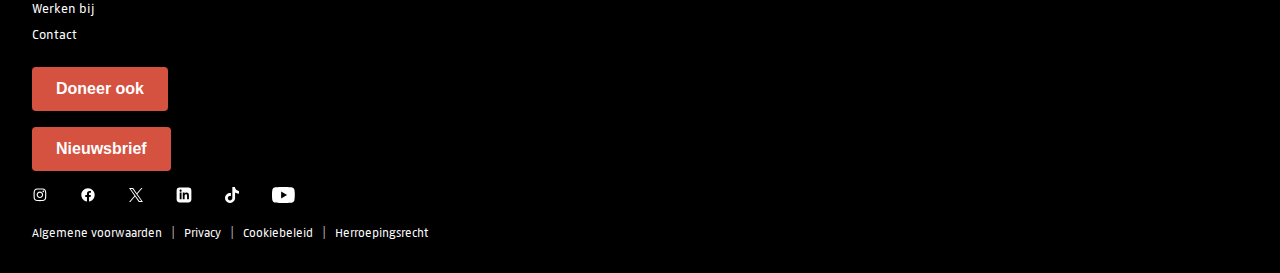
==== commit 52b3e285: "what the f" ====
--- a/collection.html
+++ b/collection.html
@@ -35,7 +35,7 @@
 			<ul>
 				<li><a href="#"> Bezoek en tickets</a></li>
 				<li><a href="#"> Agenda en activiteiten</a></li>
-				<li><a href="#"> Stories</a></li>
+				<li><a href="index.html"> Home</a></li>
 				<li><a href="#"> Rijkstudio: de collectie</a></li>
 			</ul>
 
@@ -109,11 +109,6 @@
     </section>
 
     <!-- 4e sectie in main -->
-    <section>
-
-    </section>
-
-    <!-- 5esectie in main -->
     <section>
             <img src="images-collection-sec-4/section 4, 1.webp" alt="">
             <img src="images-collection-sec-4/section 4, 2.webp" alt="">
@@ -129,6 +124,77 @@
             <img src="images-collection-sec-4/section 4, 12.webp" alt="">
     </section>
 
+    <!-- 5e sectie main -->
+    <section>
+        <ul>
+            <li><a href="#">Bekijk alle kunstwerken</a></li>
+        </ul>
+            <h2>bezoekersverhalen</h2>
+            <button>Zelf aan de slag</button>
+            <button>Alle bezoekersverhalen</button>
+    </section>
+
+    <!-- 6e sectie main -->
+     <section>
+        <article>
+			<h2>Eregalerij</h2>
+			<h3>25 kunstwerken | Joris Bijdendijk</h3>
+			<img src="images-collectie-sec-6/section 6, 1.jpeg" alt="">
+        </article>
+
+        <article>
+			<h2>Kragen</h2>
+			<h3><time>26 mei 2018</time> | 66 kunstwerken</h3>
+            <p>Evelien Verkerk</p>
+			<img src="images-collectie-sec-6/section 6, 2.webp" alt="">
+			<img src="images-collectie-sec-6/section 6, 3.webp" alt="">
+			<img src="images-collectie-sec-6/section 6, 4.webp" alt="">
+        </article>
+
+        <article>
+			<h2>Bloemen</h2>
+			<h3><time>13 mei 2015</time> | 27 kunstwerken</h3>
+            <p>Francis Blenke</p>
+			<img src="images-collectie-sec-6/section 6, 5.webp" alt="">
+			<img src="images-collectie-sec-6/section 6, 6.webp" alt="">
+			<img src="images-collectie-sec-6/section 6, 7.webp" alt="">
+        </article>
+
+        <article>
+            <h2>Staalmeesters</h2>
+			<h3><time>26 november 2024</time> | 4 kunstwerken</h3>
+            <p>Ruben van Bambost</p>
+			<img src="images-collectie-sec-6/section 6, 8.webp" alt="">
+			<img src="images-collectie-sec-6/section 6, 9.webp" alt="">
+        </article>
+
+        <article>
+            <h2>Forest</h2>
+			<h3><time>19 juni 2017</time> | 34 kunstwerken</h3>
+            <p>Carolien Smit</p>
+			<img src="images-collectie-sec-6/section 6, 10.webp" alt="">
+			<img src="images-collectie-sec-6/section 6, 11.webp" alt="">
+			<img src="images-collectie-sec-6/section 6, 12.webp" alt="">
+        </article>
+
+        <article>
+            <button>Hang kunstwerken op</button>
+			<img src="images-collectie-sec-6/section 6, 13.webp" alt="">
+        </article>
+     </section>
+
+     <!-- 7e setie main  -->
+     <section>
+        <h2>Aan de slag met de collectie:</h2>
+        <button>Vertel je verhaal</button>
+        <button>Kunstverkenner</button>
+        <button>Ontdek de collectie</button>
+        <ul>
+            <li> <a href="#">Over de collectie</a></li>
+        </ul>
+     </section>
+
+  
 
 	</main>
 
--- a/styles/basis.css
+++ b/styles/basis.css
@@ -30,6 +30,7 @@
 	--button-background-color: #d55140;
 	--nav-background-color: #40474F;
     --menu-text-color: #c2ccce;
+
 }
 
 html.open {
--- a/styles/collectie.css
+++ b/styles/collectie.css
@@ -25,6 +25,7 @@
     margin: 0;
 }
 
+/* 1e sectie main */
 main section:nth-of-type(1) {
     position: relative;
     height: 100vh; 
@@ -40,7 +41,8 @@
 	z-index: -1;
 }
 
-section article {
+/* 2e sectie main */
+section:nth-of-type(2) article {
     position: relative;
     height: 100vh; 
     display: flex;
@@ -50,7 +52,7 @@
     padding: 0;
 }
 
-section article img {
+section:nth-of-type(2) article img {
 	position: absolute;
 	top: 0;
 	left: 0;
@@ -59,14 +61,6 @@
 	object-fit: cover;
 	z-index: -1;
 }
-
-section article:nth-of-type(1) h2{
-    font-size: 2.5rem;
-    top: 1rem;
-    padding-left: 1em;
-    text-transform: uppercase;
-}
-
 
 main section:nth-of-type(2) h2{
     position: absolute; 
@@ -78,7 +72,6 @@
     top: 1%;
 }
 
-
 main section:nth-of-type(2) h3{
     font-size: 1rem;
     font-weight: 700;
@@ -123,6 +116,11 @@
  
 }
 
+    /* Bronnen voor grid: 
+    https://codepen.io/YulanS/pen/bGXZOOL?editors=1100
+    https://www.w3schools.com/cssref/tryit.php?filename=trycss_grid-column-start */
+
+
 /* 3e sectie h3 */
 section:nth-of-type(3) {
     height: 10em;
@@ -173,6 +171,7 @@
     height: 50vh; 
 }
 
+/* 4e sectie main */
 section:nth-of-type(4) {
     display: grid;
     grid-template-columns: repeat(2, 1fr); 
@@ -199,3 +198,410 @@
     }
 }
 
+        /* bron:
+         https://developer.mozilla.org/en-US/docs/Web/CSS/grid-template-columns */
+
+/* 5e sectie main */
+section:nth-of-type(5) {
+    height: 16em;
+    background-color: #efeae7;
+    margin-top: -3em;
+    position: relative; 
+    padding: 0 5%; 
+}
+
+section:nth-of-type(5) ul {
+    list-style: none; 
+    position: absolute; 
+    top: 5%; 
+    right: 5%; 
+}
+
+section:nth-of-type(5) li {
+    list-style-type: none; 
+}
+
+section:nth-of-type(5) a {
+    top: 9vw;
+    right: 5%;          
+    font-size: 1rem;   
+    color: #000000;
+}
+
+main section:nth-of-type(5) h2{
+    left: 5%;           
+    position: absolute;  
+    font-size: 2.5rem;   
+    text-transform: uppercase;
+    color: #2c2926;
+    font-family: rijksbold;
+    font-weight: 400;
+    z-index: 30;
+    top: 30%;
+}
+
+main section:nth-of-type(5) button {
+    padding: 0 20px;
+    height: 3.125rem;
+    left: 0;
+    border-style: none;
+    border-radius: 2px;
+    font-weight: 400;
+    font-size: 1rem;
+    color: var(--color-text);
+    z-index: 30;
+    position: relative;
+    top: 70%;
+}
+
+main section:nth-of-type(5) button:nth-of-type(1) {
+    background-color: var(--button-background-color);
+    font-weight: 500;
+}
+
+main section:nth-of-type(5) button:nth-of-type(2) {
+    background-color: rgba(0, 0, 0, .25);
+    font-weight: 200;
+}
+
+
+@media (width > 50em) {
+
+
+    main section:nth-of-type(5) h2{        
+        font-size: 3em;   
+    }
+    
+
+}
+
+/* 6e sectie main */
+
+main section:nth-of-type(6) article img {
+    width: 100%; 
+    height: 100%; 
+    object-fit: cover;
+    object-position: center;
+}
+
+article p, article h2, article h3 {
+    color: var(--color-text);
+    position: absolute; 
+    bottom: 2em;  
+    left: 5%;
+}
+
+article p {
+    font-size: .75rem;
+	font-weight: 600;
+	line-height: .75rem;
+    text-transform: uppercase;
+    align-self: flex-start; 
+    z-index: 1;
+    position: absolute;
+    margin: 0;
+    padding-bottom: 1em;
+}
+
+article h2 {
+	font-size: calc(1.188rem + .25*((100vw - 20rem) / 100));
+    font-weight: 700;
+    line-height: 1.263;
+    text-transform: uppercase;
+    position: absolute;
+    margin: 0;
+    padding-bottom: 1.5em;
+}
+
+article h3 {
+	margin-top: -.5em; 
+	font-size: calc(1rem + .125*((100vw - 20rem) / 100));
+    font-weight: 100;
+    line-height: 1.375;
+    position: absolute;
+    margin: 0;
+    padding-bottom: 1em;
+}
+
+/* eerste article */
+
+main section:nth-of-type(6) article:nth-of-type(1){
+    display: grid;
+    grid-template-columns: 1fr; 
+    border: .1em solid #efeae7; 
+    position: relative;
+}
+
+/* tweede article */
+main section:nth-of-type(6) article:nth-of-type(2){
+    display: grid;
+    grid-template-columns: 1fr 1fr 1fr; 
+    grid-template-rows: 1fr 1fr;   
+    height: 50vh; 
+    border: .1em solid #efeae7; 
+    position: relative;
+}
+
+main section:nth-of-type(6) article:nth-of-type(2) img:nth-of-type(1) {
+    grid-column-start:1;
+    grid-column-end:3;
+    grid-row-start: 1;
+    grid-row-end: 3;
+}
+
+main section:nth-of-type(6) article:nth-of-type(2) img:nth-of-type(2) {
+    grid-column-start: 3;
+    grid-column-end: 4;
+    grid-row-start: 1;
+    grid-row-end: 2;
+}
+
+main section:nth-of-type(6) article:nth-of-type(2) img:nth-of-type(3) {
+    grid-column-start: 3;
+    grid-column-end: 4;
+    grid-row-start: 2;
+    grid-row-end: 3;
+}
+
+/* derde article */
+main section:nth-of-type(6) article:nth-of-type(3){
+    display: grid;
+    grid-template-columns: 1fr 1fr 1fr; 
+    grid-template-rows: 1fr 1fr;   
+    height: 50vh; 
+    border: .1em solid #efeae7; 
+    position: relative;
+}
+
+main section:nth-of-type(6) article:nth-of-type(3) img:nth-of-type(1) {
+    grid-column-start:1;
+    grid-column-end:3;
+    grid-row-start: 1;
+    grid-row-end: 3;
+}
+
+main section:nth-of-type(6) article:nth-of-type(3) img:nth-of-type(2) {
+    grid-column-start: 3;
+    grid-column-end: 4;
+    grid-row-start: 1;
+    grid-row-end: 2;
+}
+
+main section:nth-of-type(6) article:nth-of-type(3) img:nth-of-type(3) {
+    grid-column-start: 3;
+    grid-column-end: 4;
+    grid-row-start: 2;
+    grid-row-end: 3;
+}
+
+/* vierde article */
+main section:nth-of-type(6) article:nth-of-type(4){
+    display: grid;
+    grid-template-columns: 1fr; 
+    height: 50vh; 
+    border: .1em solid #efeae7; 
+    position: relative;
+}
+
+main section:nth-of-type(6) article:nth-of-type(4) img:nth-of-type(1) {
+    grid-column-start:1;
+    grid-row-start: 1;
+    grid-row-end: 2;
+}
+
+main section:nth-of-type(6) article:nth-of-type(4) img:nth-of-type(2) {
+    grid-column-start: 1;
+    grid-row-start: z;
+    grid-row-end: 3;
+}
+
+/* vijfde article */
+main section:nth-of-type(6) article:nth-of-type(5){
+    display: grid;
+    grid-template-columns: 1fr 1fr 1fr; 
+    grid-template-rows: 1fr 1fr;   
+    height: 50vh; 
+    border: .1em solid #efeae7; 
+    position: relative;
+}
+
+main section:nth-of-type(6) article:nth-of-type(5) img:nth-of-type(1) {
+    grid-column-start:1;
+    grid-column-end:3;
+    grid-row-start: 1;
+    grid-row-end: 3;
+}
+
+main section:nth-of-type(6) article:nth-of-type(5) img:nth-of-type(2) {
+    grid-column-start: 3;
+    grid-column-end: 4;
+    grid-row-start: 1;
+    grid-row-end: 2;
+}
+
+main section:nth-of-type(6) article:nth-of-type(5) img:nth-of-type(3) {
+    grid-column-start: 3;
+    grid-column-end: 4;
+    grid-row-start: 2;
+    grid-row-end: 3;
+}
+
+/* zesde article */
+main section:nth-of-type(6) article:nth-of-type(6){
+    display: grid;
+    grid-template-columns: 1fr; 
+    border: .1em solid #efeae7; 
+    position: relative;
+}
+
+main section:nth-of-type(6) article:nth-of-type(6) button {
+    background: #6f6d6d95;
+    z-index: 50;
+    position: absolute; 
+    bottom: 2em; 
+    left: 5%; 
+    text-align: left; 
+    padding: 1em;
+    border-radius: 2px;
+    font-size: 1em;
+    border-style: none;
+    color: var(--color-text);
+    cursor: pointer;
+}
+
+main section:nth-of-type(6) article:nth-of-type(6) button:hover{
+    transition: .5s;
+    background-color: var(--color-text);
+    color: black;
+}
+
+@media (width > 50em) {
+    main section:nth-of-type(6) {
+        display: grid;
+        grid-template-columns: repeat(6, 1fr); 
+        grid-gap: 0; 
+    }
+
+    /* Eerste artikel */
+    main section:nth-of-type(6) article:nth-of-type(1) {
+        grid-column-start: 1; 
+        grid-column-end: 4;   
+        grid-row-start: 1;    
+        grid-row-end: 2;      
+        height: 70vh;       
+    }
+
+    /* Tweede artikel */
+    main section:nth-of-type(6) article:nth-of-type(2) {
+        grid-column-start: 4; 
+        grid-column-end: 7;  
+        grid-row-start: 1;    
+        grid-row-end: 2;   
+        height: 70vh;      
+    }
+
+    /* Derde artikel */
+    main section:nth-of-type(6) article:nth-of-type(3) {
+        grid-column-start: 1;
+        grid-column-end: 3;  
+        grid-row-start: 2;    
+        grid-row-end: 3;   
+        height: 50vh;     
+    }
+
+    /* Vierde artikel */
+    main section:nth-of-type(6) article:nth-of-type(4) {
+        grid-column-start: 3; 
+        grid-column-end: 5;   
+        grid-row-start: 2;   
+        grid-row-end: 3;     
+        height: 50vh;      
+        object-position: center; 
+        object-fit: cover;
+    }
+
+    /* Vijfde artikel */
+    main section:nth-of-type(6) article:nth-of-type(5) {
+        grid-column-start: 5; 
+        grid-column-end: 7;   
+        grid-row-start: 2;    
+        grid-row-end: 3;    
+        height: 50vh;         
+    }
+
+    /* Zesde artikel - vult de volledige breedte */
+    main section:nth-of-type(6) article:nth-of-type(6) {
+        grid-column-start: 1;  
+        grid-column-end: 7;    
+        grid-row-start: 3;     
+        grid-row-end: 4;   
+        height: auto;         
+    }
+}
+
+/* zevende sectie */
+section:nth-of-type(7) {
+    height: 13em;
+    background-color: #efeae7;
+    position: relative; 
+    
+}
+
+section:nth-of-type(7) ul {
+    list-style: none; 
+    position: absolute; 
+    bottom: 15%; 
+}
+
+section:nth-of-type(7) li {
+    left: 5%;
+}
+
+section:nth-of-type(7) a {      
+    font-size: 1rem;   
+    color: #000000;
+}
+
+main section:nth-of-type(7) h2{
+    left: 5%;           
+    position: absolute;  
+    font-size: 1rem;   
+    color: #2c2926;
+    font-family: rijksnormal;
+    font-weight: 400;
+    z-index: 30;
+    top: 15%;
+}
+
+main section:nth-of-type(7) button {
+    padding: 0 20px;
+    height: 3.125rem;
+    border-style: none;
+    border-radius: 2px;
+    font-weight: 400;
+    font-size: 1rem;
+    color: var(--color-text);
+    z-index: 30;
+    position: relative;
+    left: 5%; 
+    top: 35%;
+    margin-right: .2em;
+}
+
+main section:nth-of-type(7) button:nth-of-type(1) {
+    background-color: var(--button-background-color);
+}
+
+main section:nth-of-type(7) button:nth-of-type(2),
+main section:nth-of-type(7) button:nth-of-type(3)
+ {
+    font-size: 1rem;
+    font-weight: 300;
+    background-color: rgba(0, 0, 0, .25);
+}
+
+
+@media (width > 50em) {
+
+
+}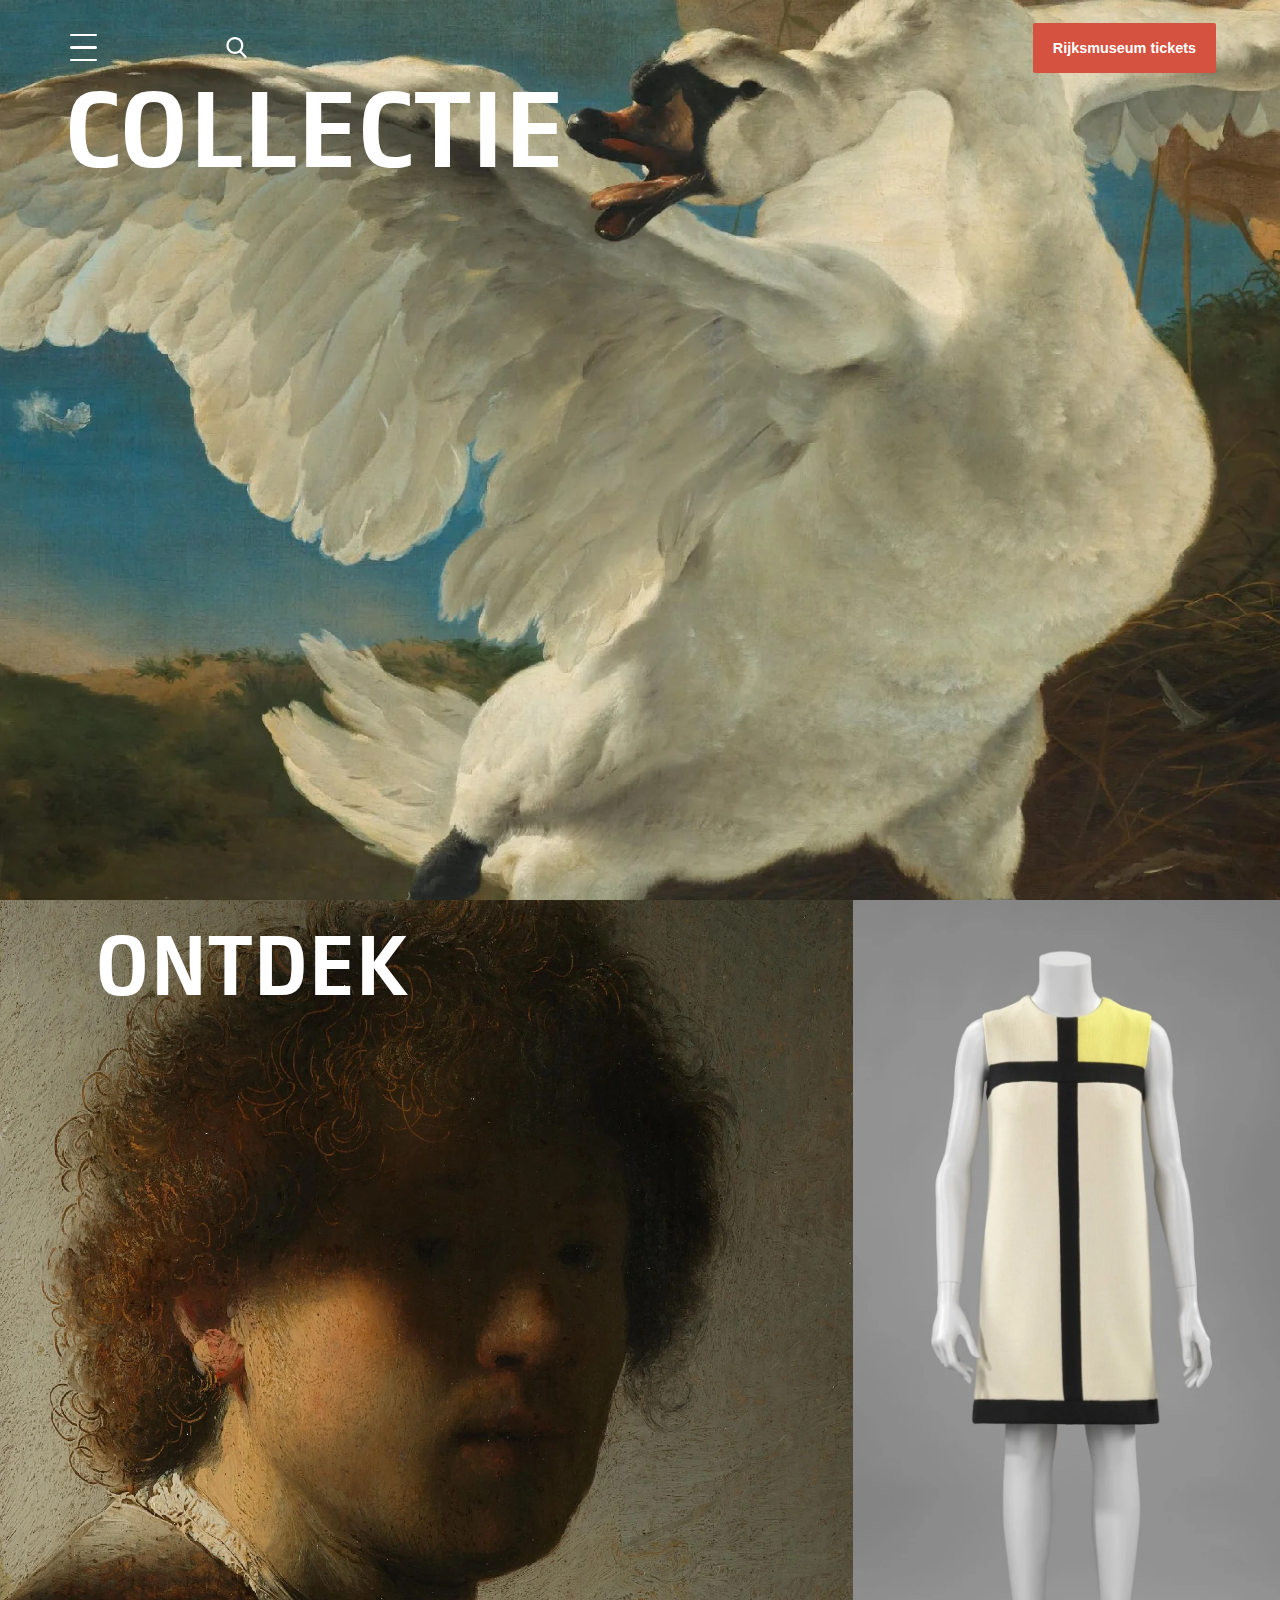
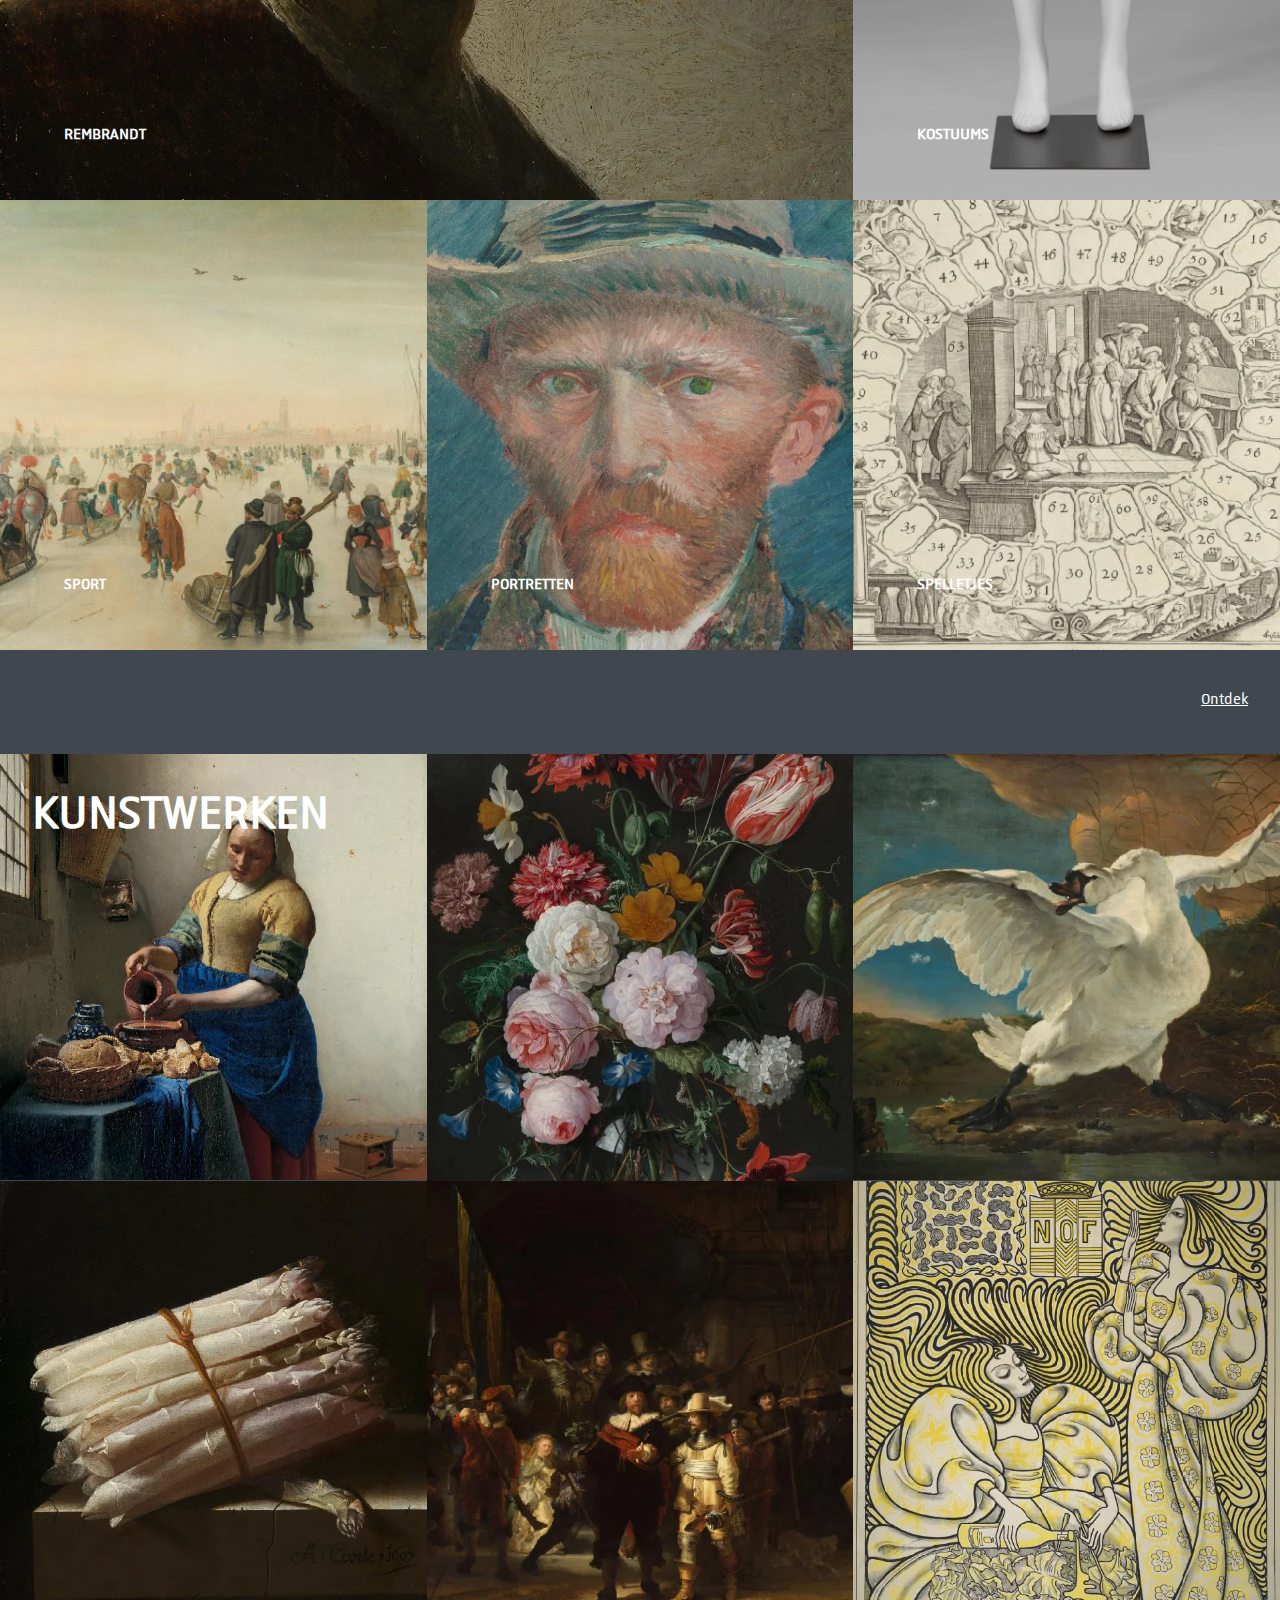
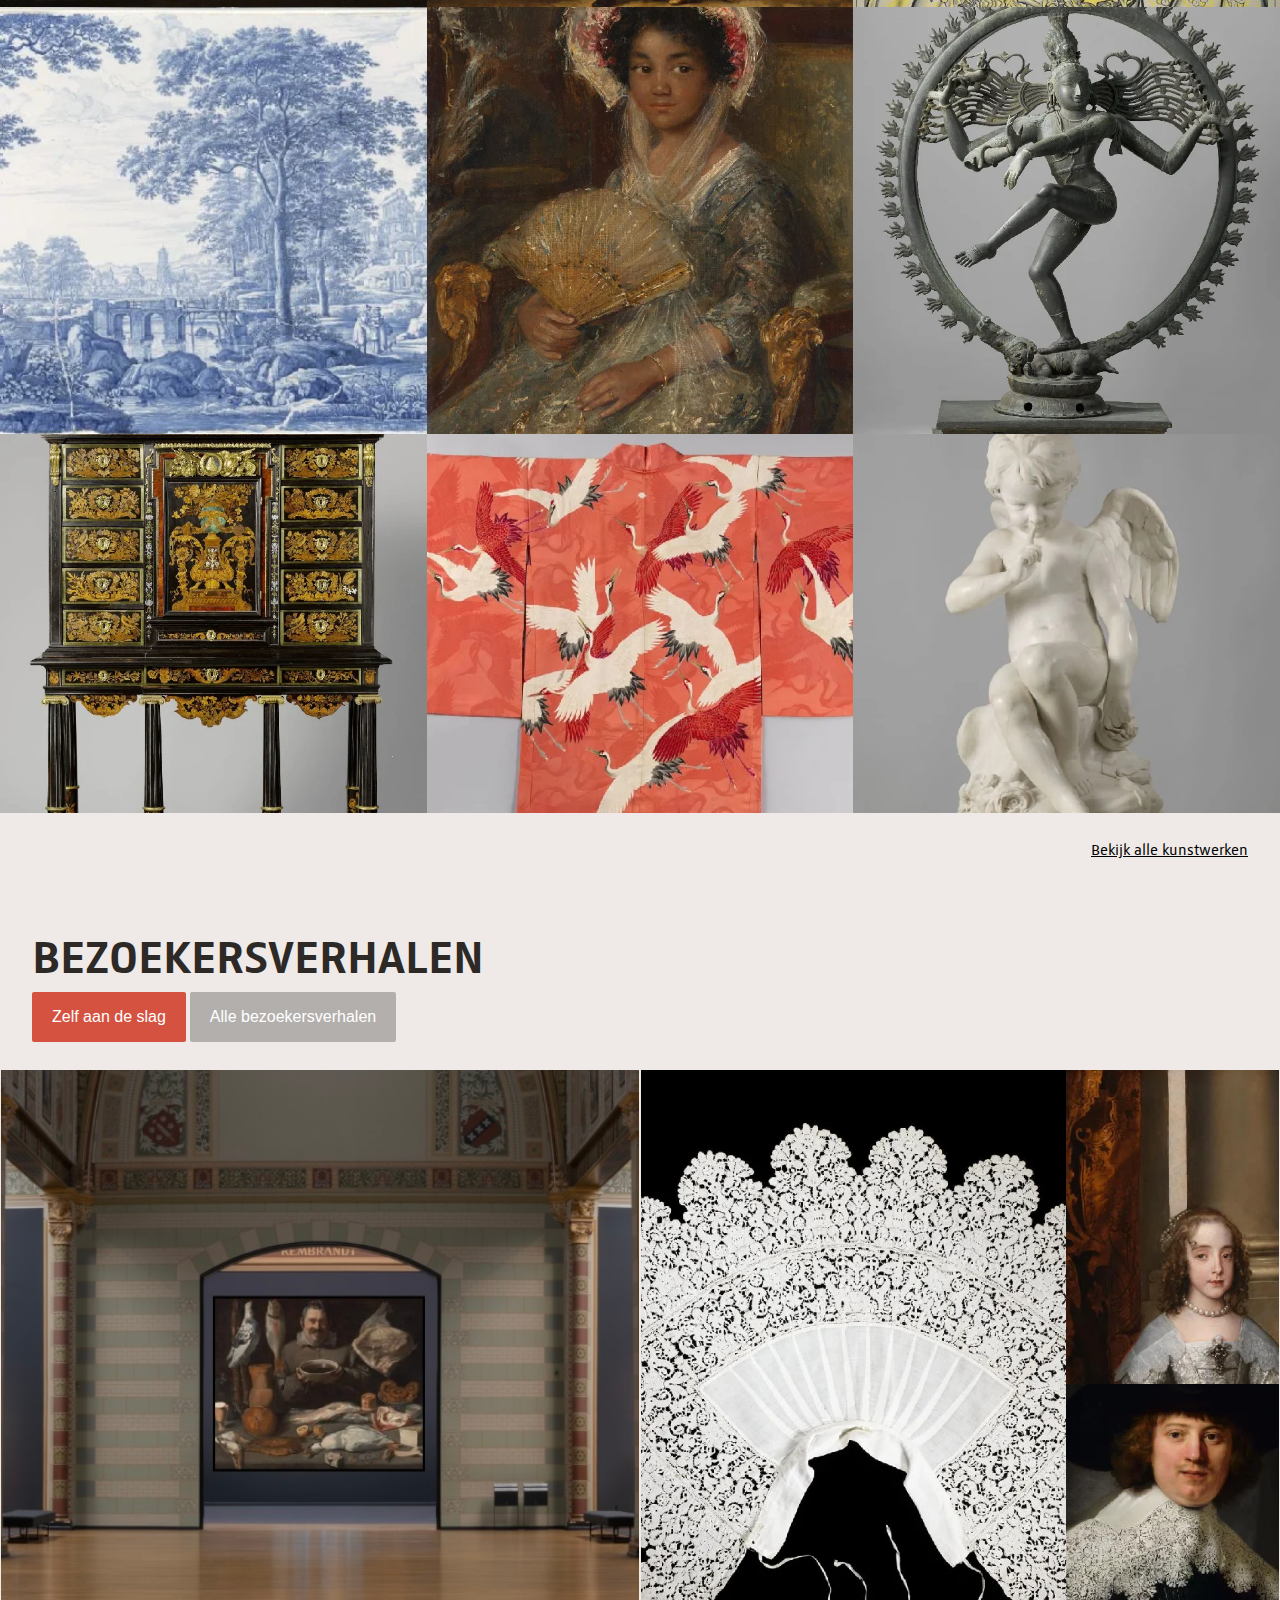
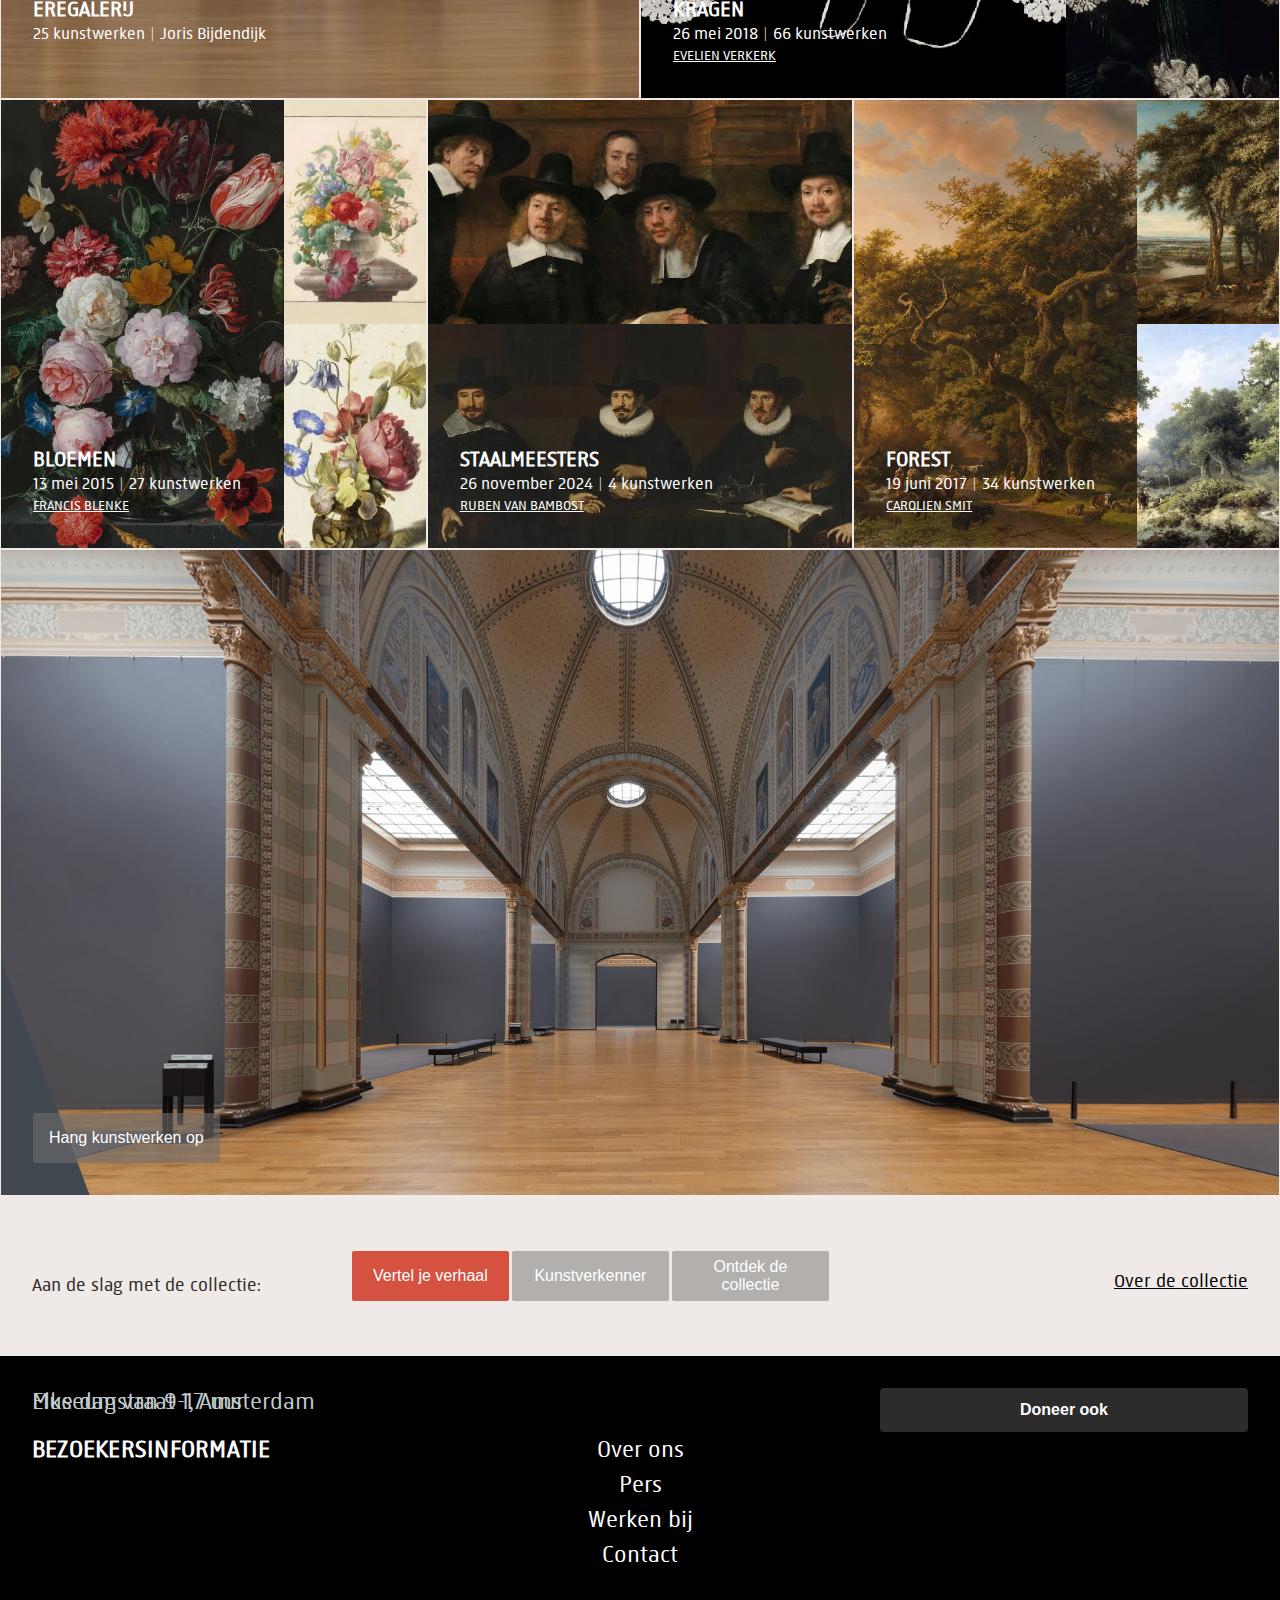
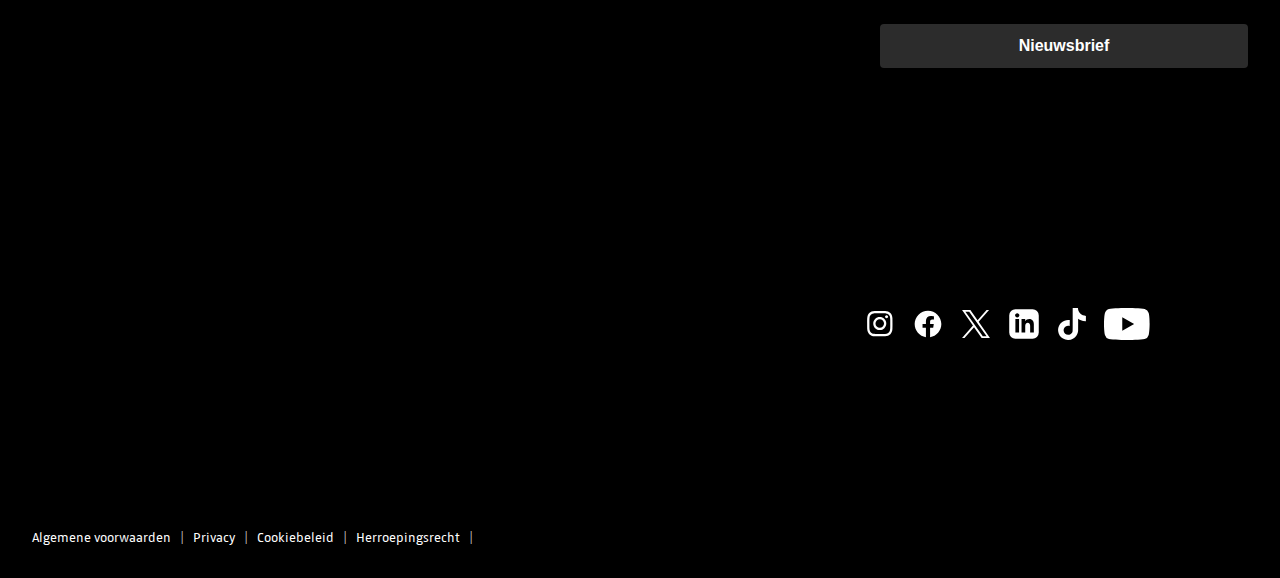
==== commit 3ed12fb9: "ellende" ====
--- a/collection.html
+++ b/collection.html
@@ -16,22 +16,24 @@
 <body>
 
 	<header>
-		<button>
+		<button aria-label="Open menu">
 			<span></span>
 			<span></span>
 			<span></span>
 		</button>
-		<img src="images-icons/search.png" alt="search-icon">
-		<button>Rijksmuseum tickets</button>
+
+		<img src="images-icons/search.png" alt="zoek-icon">
+		<button aria-label="Koop Rijksmuseum tickets">Rijksmuseum tickets</button>
+
 		<nav>
-			<h3 class="visually-hidden ">tekstje bedenken</h3>
+			<h3 class="visually-hidden ">Taal en accountinstellingen</h3>
 			<ul>
 				<li><a href="#"> Language</a></li>
 				<li><a href="#"> Inloggen</a></li>
 				<li><a href="#"> Giftshop</a></li>
 			</ul>
 
-			<h3 class="visually-hidden ">tekstje bedenken</h3>
+			<h3 class="visually-hidden ">Algemene informatie Rijksmuseum</h3>
 			<ul>
 				<li><a href="#"> Bezoek en tickets</a></li>
 				<li><a href="#"> Agenda en activiteiten</a></li>
@@ -39,7 +41,7 @@
 				<li><a href="#"> Rijkstudio: de collectie</a></li>
 			</ul>
 
-			<h3 class="visually-hidden ">tekstje bedenken</h3>
+			<h3 class="visually-hidden ">Rijksmuseum steunen</h3>
 			<ul>
 				<li><a href="#"> Steun ons</a></li>
 				<li><a href="#"> Giftshop</a></li>
@@ -60,7 +62,7 @@
 			<p>Nu te zien</p>
 			<h2>Asian bronze</h2>
 			<h3>4000 jaar schoonheid</h3>
-			<img src="images-mobile/rijks eerste sectie plaatjes.webp" alt="">
+			<img src="images-mobile/rijks eerste sectie plaatjes.webp" alt="Afbeelding kunstwerk Asian Bronze">
 		</section>
 	</header>
 
--- a/styles/basis.css
+++ b/styles/basis.css
@@ -30,7 +30,6 @@
 	--button-background-color: #d55140;
 	--nav-background-color: #40474F;
     --menu-text-color: #c2ccce;
-
 }
 
 html.open {
@@ -59,7 +58,6 @@
 	width: 1.3em;
     z-index: 30;
 }
-
 
 
 /* image openen menu rechterkant */
@@ -141,10 +139,8 @@
         grid-column-start:1;
         grid-row-start: 1;
         grid-column-end:3;
-        /* display: none; */
 
         align-self: end;
-        /* justify-content: space-between; */
 
         margin:0;
     }
@@ -305,7 +301,6 @@
         align-content: end;
         gap: 1em; 
         width: 50%;
-
         padding-left: 6vw;
     }
 }
@@ -322,25 +317,8 @@
     header nav.toonMenu + section h3 {
         visibility: visible; 
         opacity: 1;
-        top: 80%;
-        z-index: 90; 
-    }
-
-    header section {
-        left: 44vw;
-        bottom: 8vw;
-    }
-}
-
-/* section {
-    position: relative;
-    height: 100vh;
-    display: flex;
-    flex-direction: column;
-    justify-content: flex-end; 
-    padding: 2rem; 
-    overflow: hidden;
-} */
+    }
+}
 
 
 section p, section h2, section h3 {
@@ -353,48 +331,55 @@
 footer {
     display: flex;
     flex-direction: column;
-    align-items: flex-start; /* Links uitlijnen */
-    background-color: #000; /* Zwarte achtergrond */
-    color: #fff; /* Witte tekst */
-    padding: 2rem; /* Binnenruimte */
-    gap: 1rem; /* Ruimte tussen secties */
+    align-items: flex-start; 
+    background-color: #000; 
+    color: #fff; 
+    padding: 2rem; 
+    gap: 1rem; 
 }
 
 footer h2 {
-    font-size: 1.5rem;
-    font-weight: bold;
+    font-size: 1rem;
+    font-weight: 700;
+    letter-spacing: .015rem;
+    text-transform: uppercase ;
     margin: 0;
+    padding-top: 2em;
+    padding-left: 0;
 }
 
 footer p {
-    font-size: 1rem;
+    font-size: 1.3rem;
+    font-weight: 400;
+    color: var(--menu-text-color);
     margin: 0;
 }
 
 /* Lijst voor links onder elkaar */
 footer ul:first-of-type {
     list-style: none;
-    padding: 0;
-    margin: 0;
+    padding-top: 2em;
+    padding-left: 0;
 }
 
 footer ul:first-of-type li {
     margin-bottom: 0.5rem;
+    min-height: 1.5em;
 }
 
 footer ul:first-of-type li a {
     color: #fff;
     text-decoration: none;
-    font-size: 0.9rem;
+    font-size: 1rem;
 }
 
 footer ul:first-of-type li a:hover {
     text-decoration: underline;
 }
 
-/* Knoppen voor donatie en nieuwsbrief */
+/* buttons */
 footer button {
-    background-color: #d55140;
+    background-color: #ffffff2c;
     color: #fff;
     border: none;
     font-size: 1rem;
@@ -402,29 +387,39 @@
     padding: 0.8rem 1.5rem;
     border-radius: 4px;
     cursor: pointer;
-    margin-right: 1rem; /* Ruimte tussen de knoppen */
+    right: 1rem; 
 }
 
 footer button:hover {
     background-color: #fff;
-    color: #d55140;
-    border: 1px solid #d55140;
-}
-
-/* Logo's */
-footer img {
-    height: 50px;
-    width: auto;
-    margin-right: 1rem; /* Ruimte tussen logo's */
-}
-
-/* Horizontale lijst voor voorwaarden */
+    color: #000000;
+}
+
+/* logos */
+footer ul:nth-of-type(2) {
+    display: flex;
+    justify-content: flex-start; 
+    align-items: center;
+    gap: 1rem; 
+    list-style: none;
+    padding-top: 2em;
+    padding-left: 0;
+}
+
+footer ul:nth-of-type(2) li img {
+    height: 2em; 
+    width: auto; 
+}
+
+/* voorwaarden ding  */
 footer ul:last-of-type {
     display: flex;
     list-style: none;
     padding: 0;
     margin: 0;
-    gap: 0.5rem; /* Ruimte tussen de items */
+    gap: 0.5rem;
+    padding-top: 2em;
+    padding-left: 0;
 }
 
 footer ul:last-of-type li {
@@ -437,31 +432,65 @@
     margin-left: 0.5rem;
 }
 
-footer ul:last-of-type li:last-child::after {
-    content: ""; /* Geen separator na de laatste link */
-}
-
 footer ul:last-of-type li a {
     color: var(--color-text);
     text-decoration: none;
-    font-size: 0.8rem;
+    font-size: .9rem;
 }
 
 footer ul:last-of-type li a:hover {
     text-decoration: underline;
 }
 
-footer ul:nth-of-type(2) {
-    display: flex;
-    justify-content: flex-start; /* Links uitlijnen */
-    align-items: center;
-    gap: 1rem; /* Ruimte tussen de logo's */
-    list-style: none;
-    padding: 0;
-    margin: 0;
-}
-
-footer ul:nth-of-type(2) li img {
-    height: 1em; /* Pas de hoogte van de logo's aan */
-    width: auto; /* Zorg dat de proporties behouden blijven */
-}+@media (width > 50em) {
+
+    footer {
+        display: grid;
+        grid-template-columns: 1fr 1fr 1fr ; 
+        gap: 2rem; 
+        grid-template-rows: 1fr 1fr 1fr ;
+    }
+
+    footer h2, footer p {
+        grid-column-start: 1; 
+        grid-column-end: 2; 
+        grid-row-start: 1;
+        grid-row-end: 2;
+        font-size: 1.5rem;
+    }
+
+    footer ul:last-of-type {
+        grid-column-start: 1; 
+        grid-column-end: 3; 
+    }
+
+    footer ul:first-of-type {
+        grid-column-start: 2; 
+        grid-column-end: 3; 
+        padding-top: 2em;
+        justify-items: center;
+    }
+
+    footer ul:first-of-type li a {
+        font-size: 1.5rem;
+    }
+
+
+    footer ul:nth-of-type(2) {
+        grid-column-start: 3; 
+        grid-column-end: 4; 
+        display: flex;
+        justify-content: flex-start;
+        align-items: center;
+        gap: 1rem;
+        padding-top: 2em;
+    }
+
+    footer button {
+        grid-column-start: 3; 
+        grid-column-end: 4; 
+        margin-left: 1rem;
+    }
+
+
+}
--- a/styles/collectie.css
+++ b/styles/collectie.css
@@ -12,6 +12,7 @@
     line-height: .8;
 }
 
+
 @media (width > 50em) {
 
     h1 {
@@ -26,20 +27,21 @@
 }
 
 /* 1e sectie main */
-main section:nth-of-type(1) {
-    position: relative;
+section:nth-of-type(1) {
     height: 100vh; 
-}
-
-main section:nth-of-type(1) img {
-    position: absolute;
+    position: relative;
+}
+
+section:nth-of-type(1) img {
 	top: 0;
 	left: 0;
 	width: 100%;
 	height: 100%;
 	object-fit: cover;
-	z-index: -1;
-}
+}
+
+
+
 
 /* 2e sectie main */
 section:nth-of-type(2) article {
@@ -136,14 +138,14 @@
 
 section:nth-of-type(3) a {
     position: absolute;  
-    right: 5%;          
+    right: 2rem;          
     font-size: 1rem;   
     color: var(--color-text);
 }
 
 main section:nth-of-type(3) h2{
     position: relative; 
-    left: 5%;            
+    left: 2rem;             
     font-size: 7vw;   
     text-transform: uppercase;
     top: 2.5em;
@@ -157,7 +159,7 @@
 
     main section:nth-of-type(3) h2{
         position: relative; 
-        left: 5%;            
+        left: 2rem;            
         font-size: 3em;   
         text-transform: uppercase;
         top: 2em;
@@ -207,14 +209,13 @@
     background-color: #efeae7;
     margin-top: -3em;
     position: relative; 
-    padding: 0 5%; 
 }
 
 section:nth-of-type(5) ul {
     list-style: none; 
     position: absolute; 
     top: 5%; 
-    right: 5%; 
+    right: 2rem; 
 }
 
 section:nth-of-type(5) li {
@@ -229,7 +230,7 @@
 }
 
 main section:nth-of-type(5) h2{
-    left: 5%;           
+    left: 2rem;           
     position: absolute;  
     font-size: 2.5rem;   
     text-transform: uppercase;
@@ -243,7 +244,6 @@
 main section:nth-of-type(5) button {
     padding: 0 20px;
     height: 3.125rem;
-    left: 0;
     border-style: none;
     border-radius: 2px;
     font-weight: 400;
@@ -252,6 +252,7 @@
     z-index: 30;
     position: relative;
     top: 70%;
+    left: 2rem;
 }
 
 main section:nth-of-type(5) button:nth-of-type(1) {
@@ -288,19 +289,20 @@
     color: var(--color-text);
     position: absolute; 
     bottom: 2em;  
-    left: 5%;
+    left: 2rem; 
 }
 
 article p {
-    font-size: .75rem;
-	font-weight: 600;
+    font-size: .9rem;
+	font-weight: 100;
 	line-height: .75rem;
     text-transform: uppercase;
     align-self: flex-start; 
     z-index: 1;
     position: absolute;
     margin: 0;
-    padding-bottom: 1em;
+    padding-bottom: .5em;
+    text-decoration: underline;
 }
 
 article h2 {
@@ -459,7 +461,7 @@
     z-index: 50;
     position: absolute; 
     bottom: 2em; 
-    left: 5%; 
+    left: 2rem; 
     text-align: left; 
     padding: 1em;
     border-radius: 2px;
@@ -544,7 +546,6 @@
     height: 13em;
     background-color: #efeae7;
     position: relative; 
-    
 }
 
 section:nth-of-type(7) ul {
@@ -554,7 +555,7 @@
 }
 
 section:nth-of-type(7) li {
-    left: 5%;
+    left: 2rem; 
 }
 
 section:nth-of-type(7) a {      
@@ -563,7 +564,7 @@
 }
 
 main section:nth-of-type(7) h2{
-    left: 5%;           
+    left: 2rem;           
     position: absolute;  
     font-size: 1rem;   
     color: #2c2926;
@@ -583,7 +584,7 @@
     color: var(--color-text);
     z-index: 30;
     position: relative;
-    left: 5%; 
+    left: 2rem;  
     top: 35%;
     margin-right: .2em;
 }
@@ -600,8 +601,64 @@
     background-color: rgba(0, 0, 0, .25);
 }
 
-
-@media (width > 50em) {
-
-
-}+@media screen and (min-width: 50em) {
+
+    section:nth-of-type(7) {
+        display: grid;
+        grid-template-columns: 1fr 1fr 1fr 1fr 1fr 1fr 1fr 1fr ; 
+        align-items: center; 
+        height: 10em; 
+        grid-template-rows: 1fr;
+    }
+
+    main section:nth-of-type(7) h2{ 
+        grid-column-start: 1; 
+        grid-column-end: 3; 
+        position: absolute;
+        justify-self: start; 
+        margin-top: 6vh;
+        font-size: 1.5vw;
+    }
+
+    main section:nth-of-type(7) button{
+        top: 0;
+        font-size: 1rem;
+    }
+
+    main section:nth-of-type(7) button:nth-of-type(1){
+        grid-column-start: 3; 
+        grid-column-end: 4; 
+        padding: 0;
+    }
+
+    main section:nth-of-type(7) button:nth-of-type(2) {
+        grid-column-start: 4; 
+        grid-column-end: 5; 
+    }
+
+    main section:nth-of-type(7) button:nth-of-type(3) {
+        grid-column-start: 5; 
+        grid-column-end: 6; 
+    }
+
+    section:nth-of-type(7) ul {
+        grid-column-start: 7; 
+        grid-column-end: 9; 
+        position: absolute;
+        bottom: 30%;
+        justify-self: end;
+        right: 2rem;
+    }
+
+    section:nth-of-type(7) li {
+        right: 2em; 
+    }
+    
+    section:nth-of-type(7) a {      
+        font-size: 1.5vw;   
+    }
+
+}
+
+
+
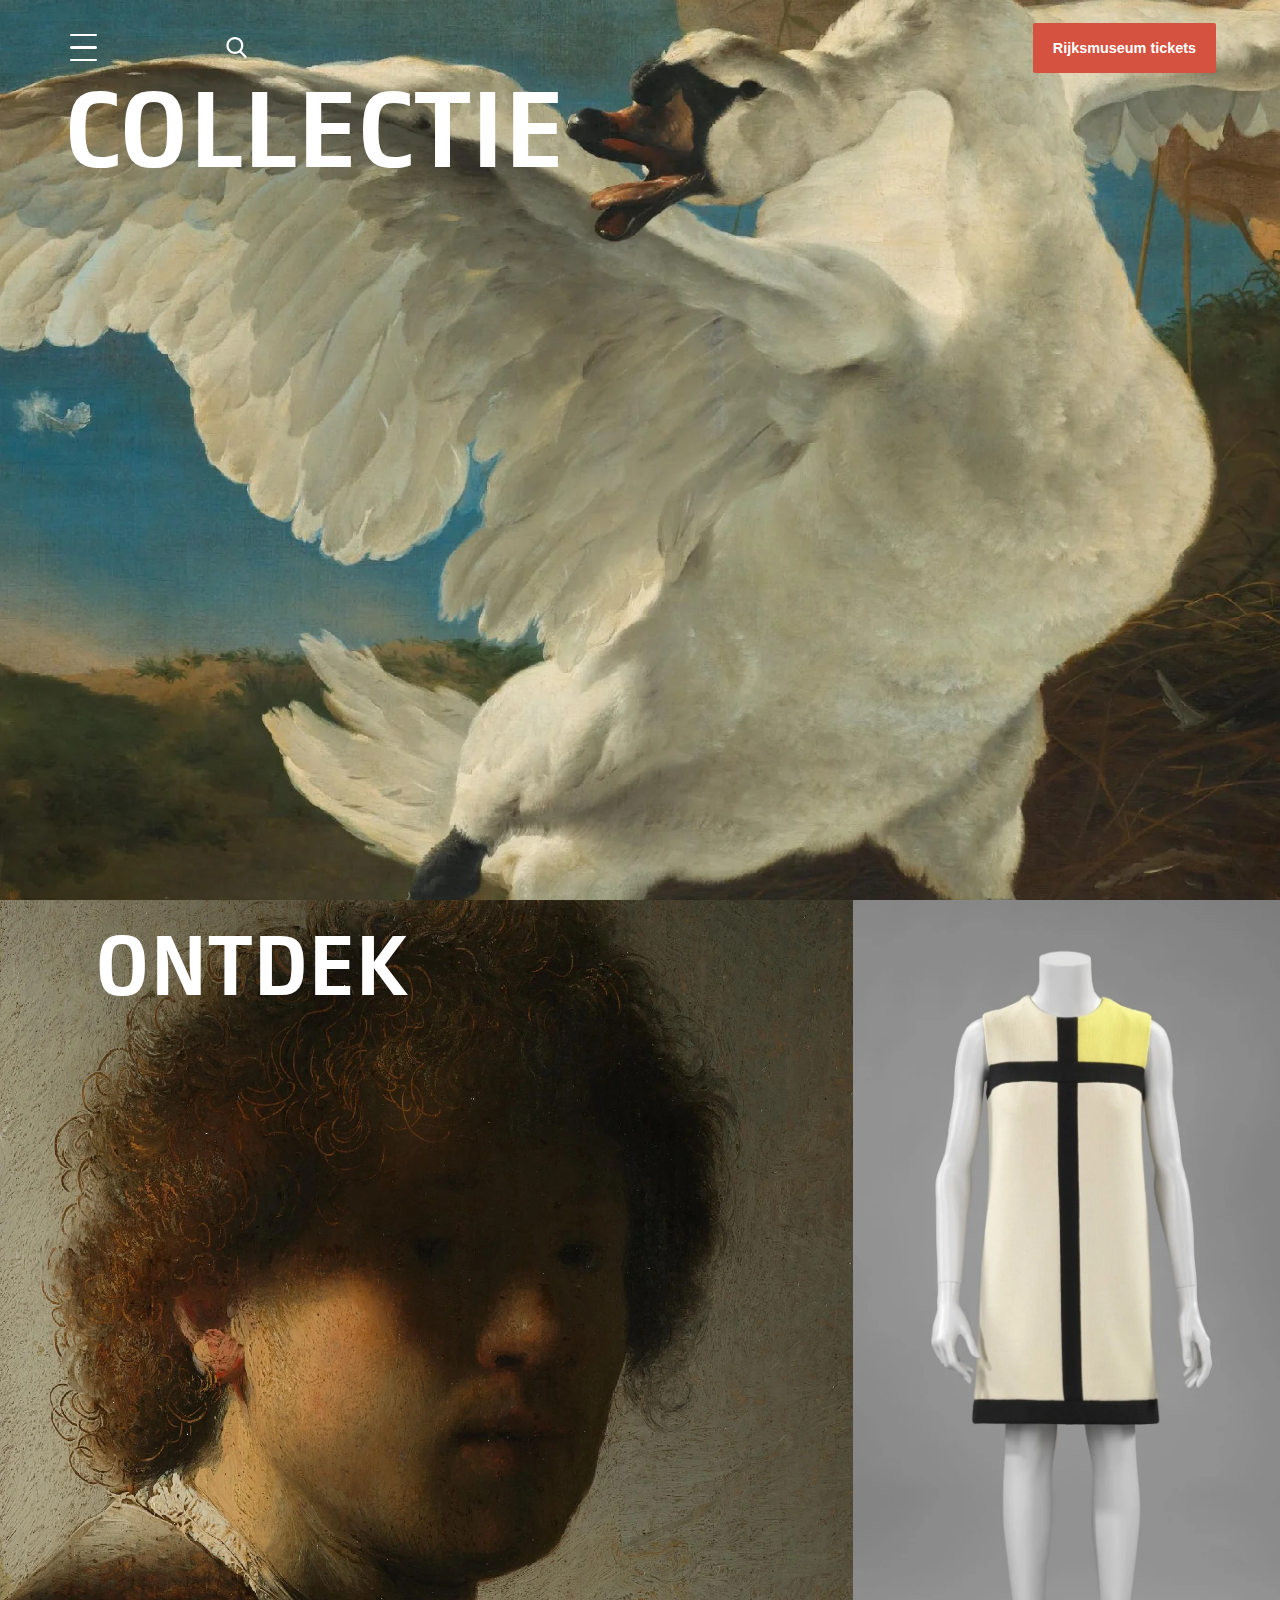
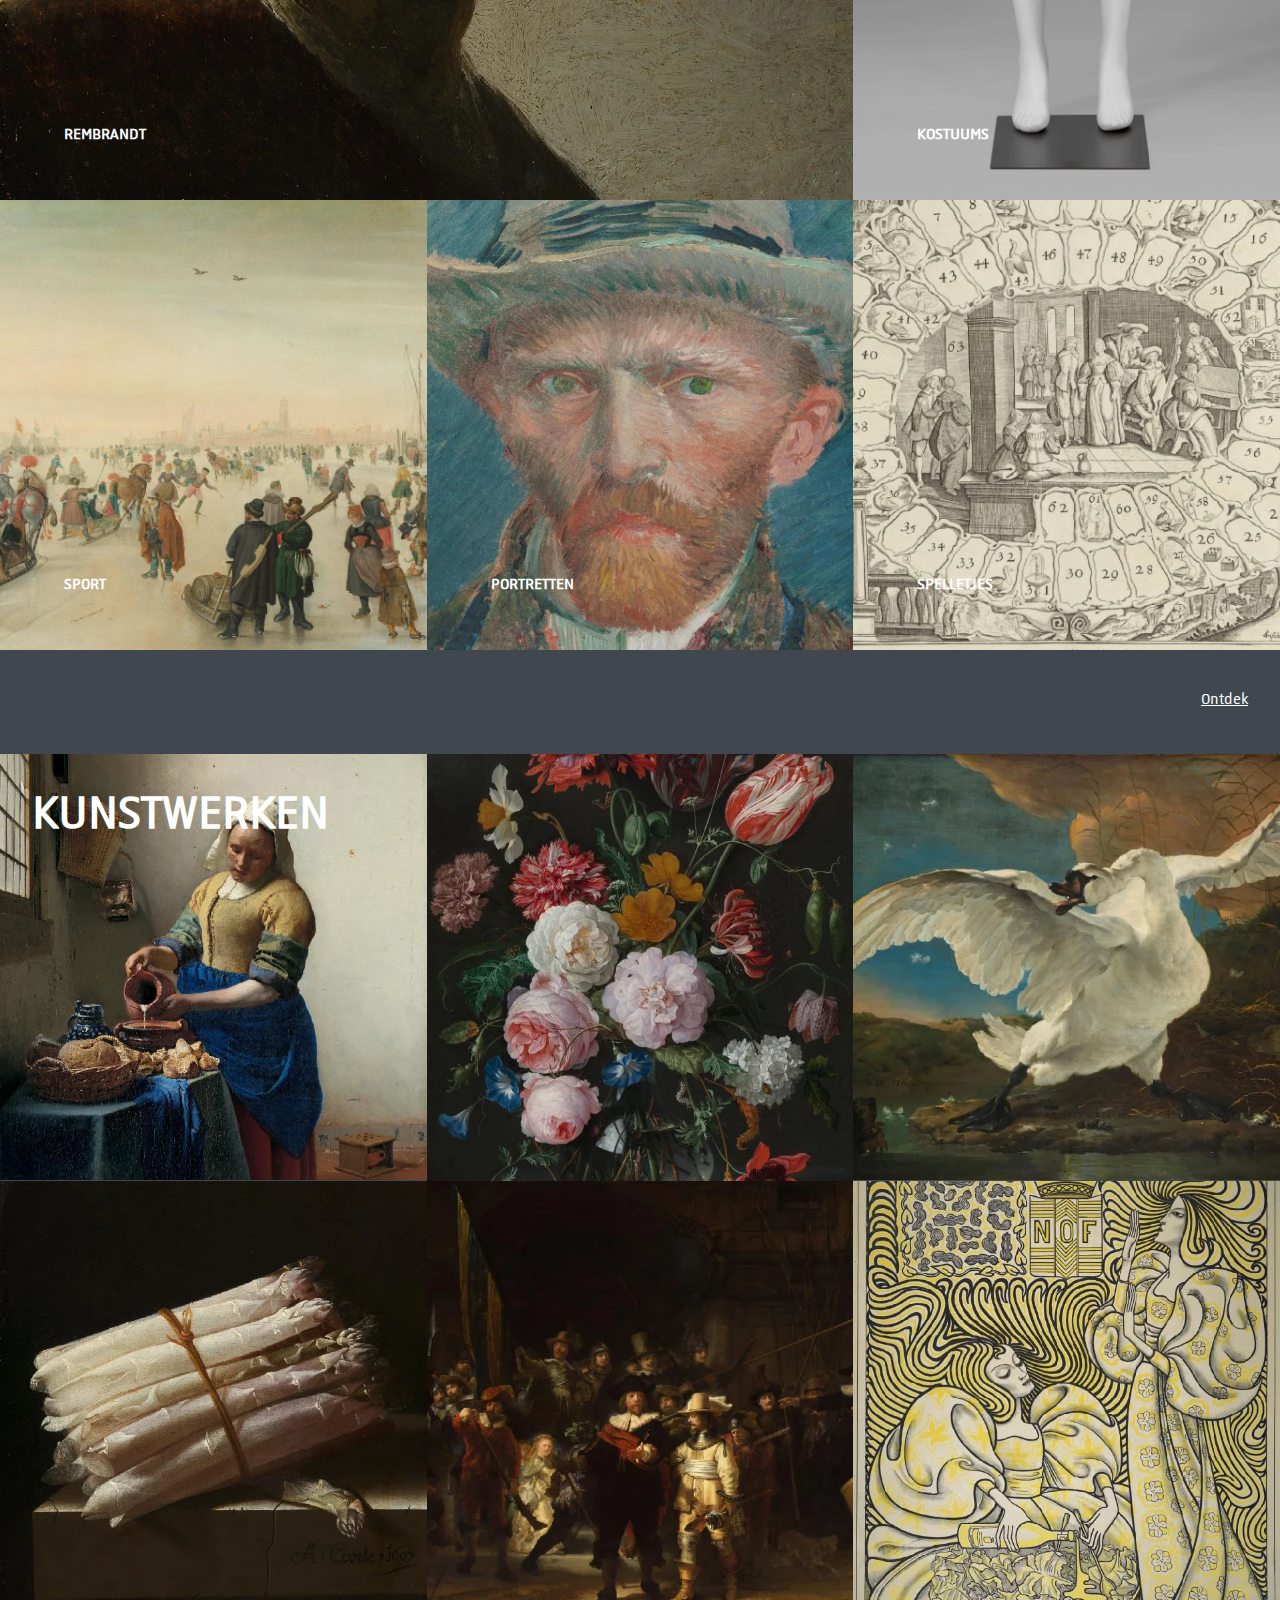
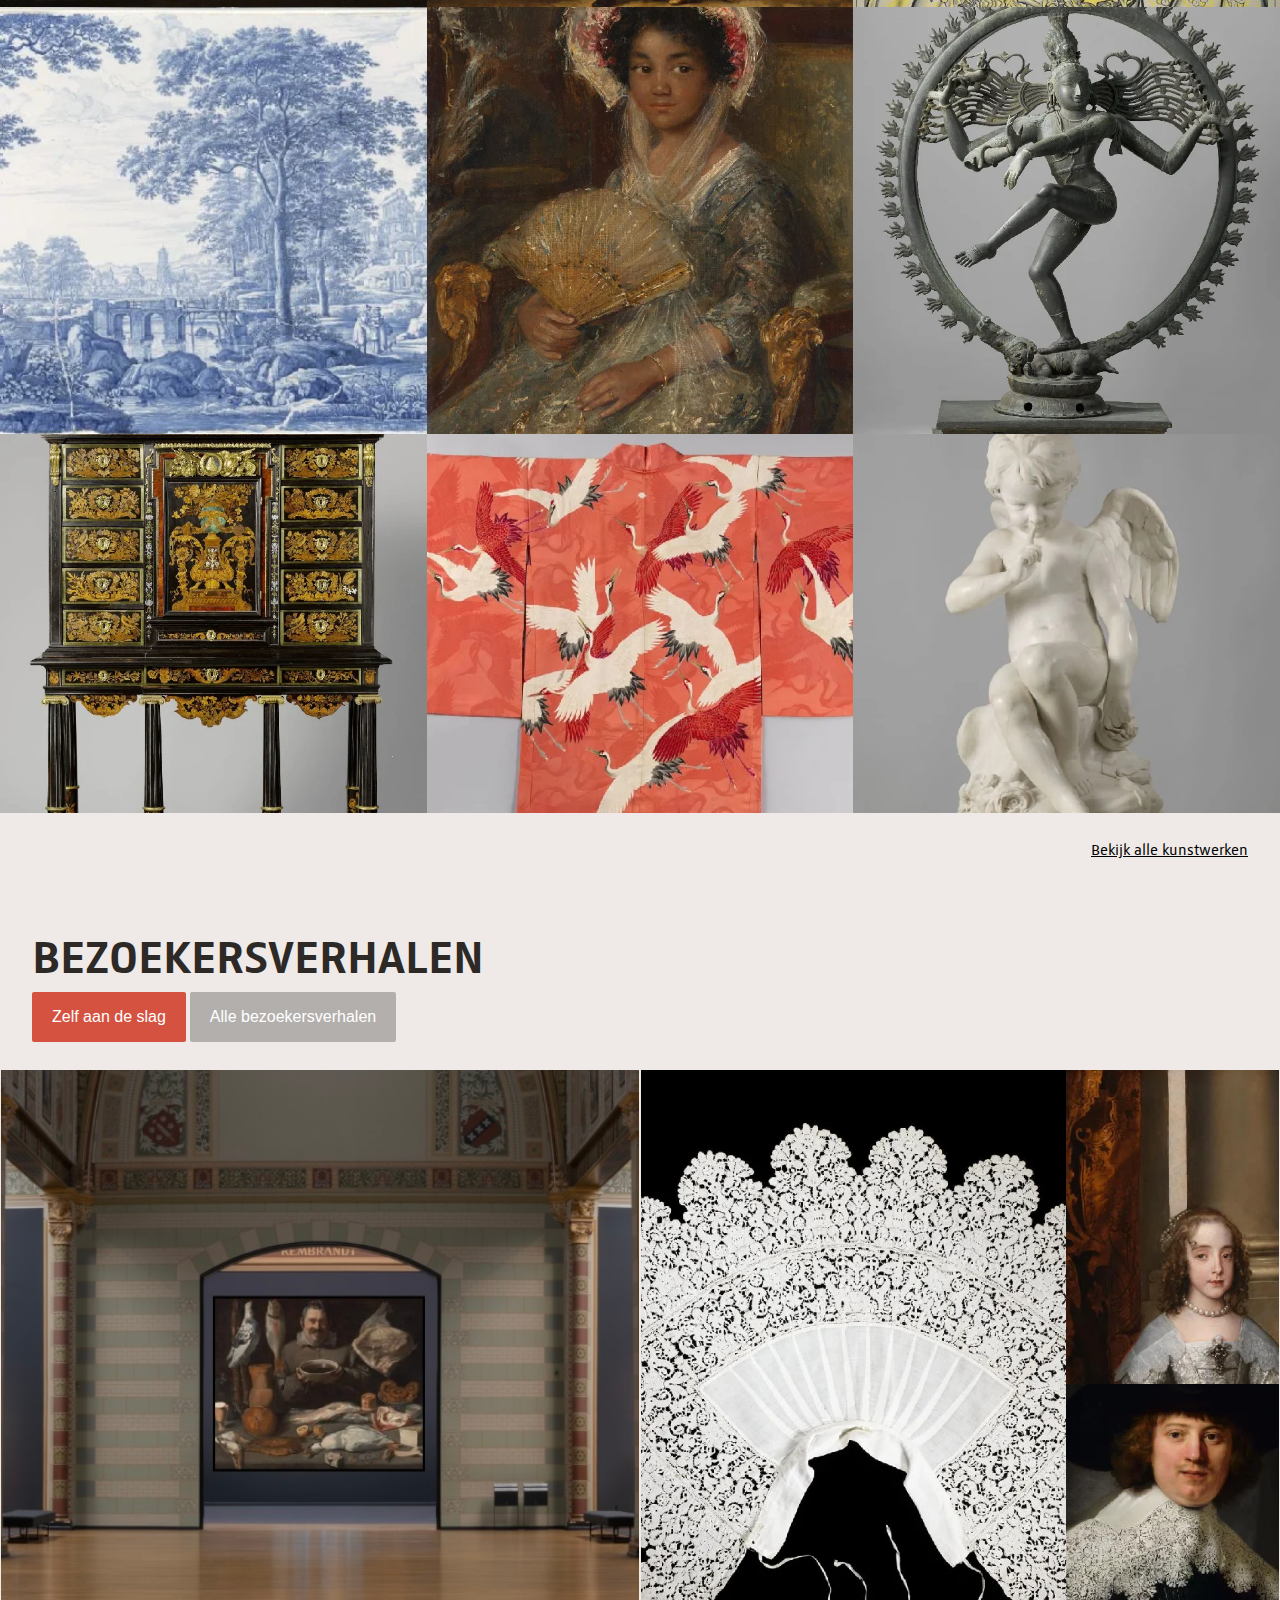
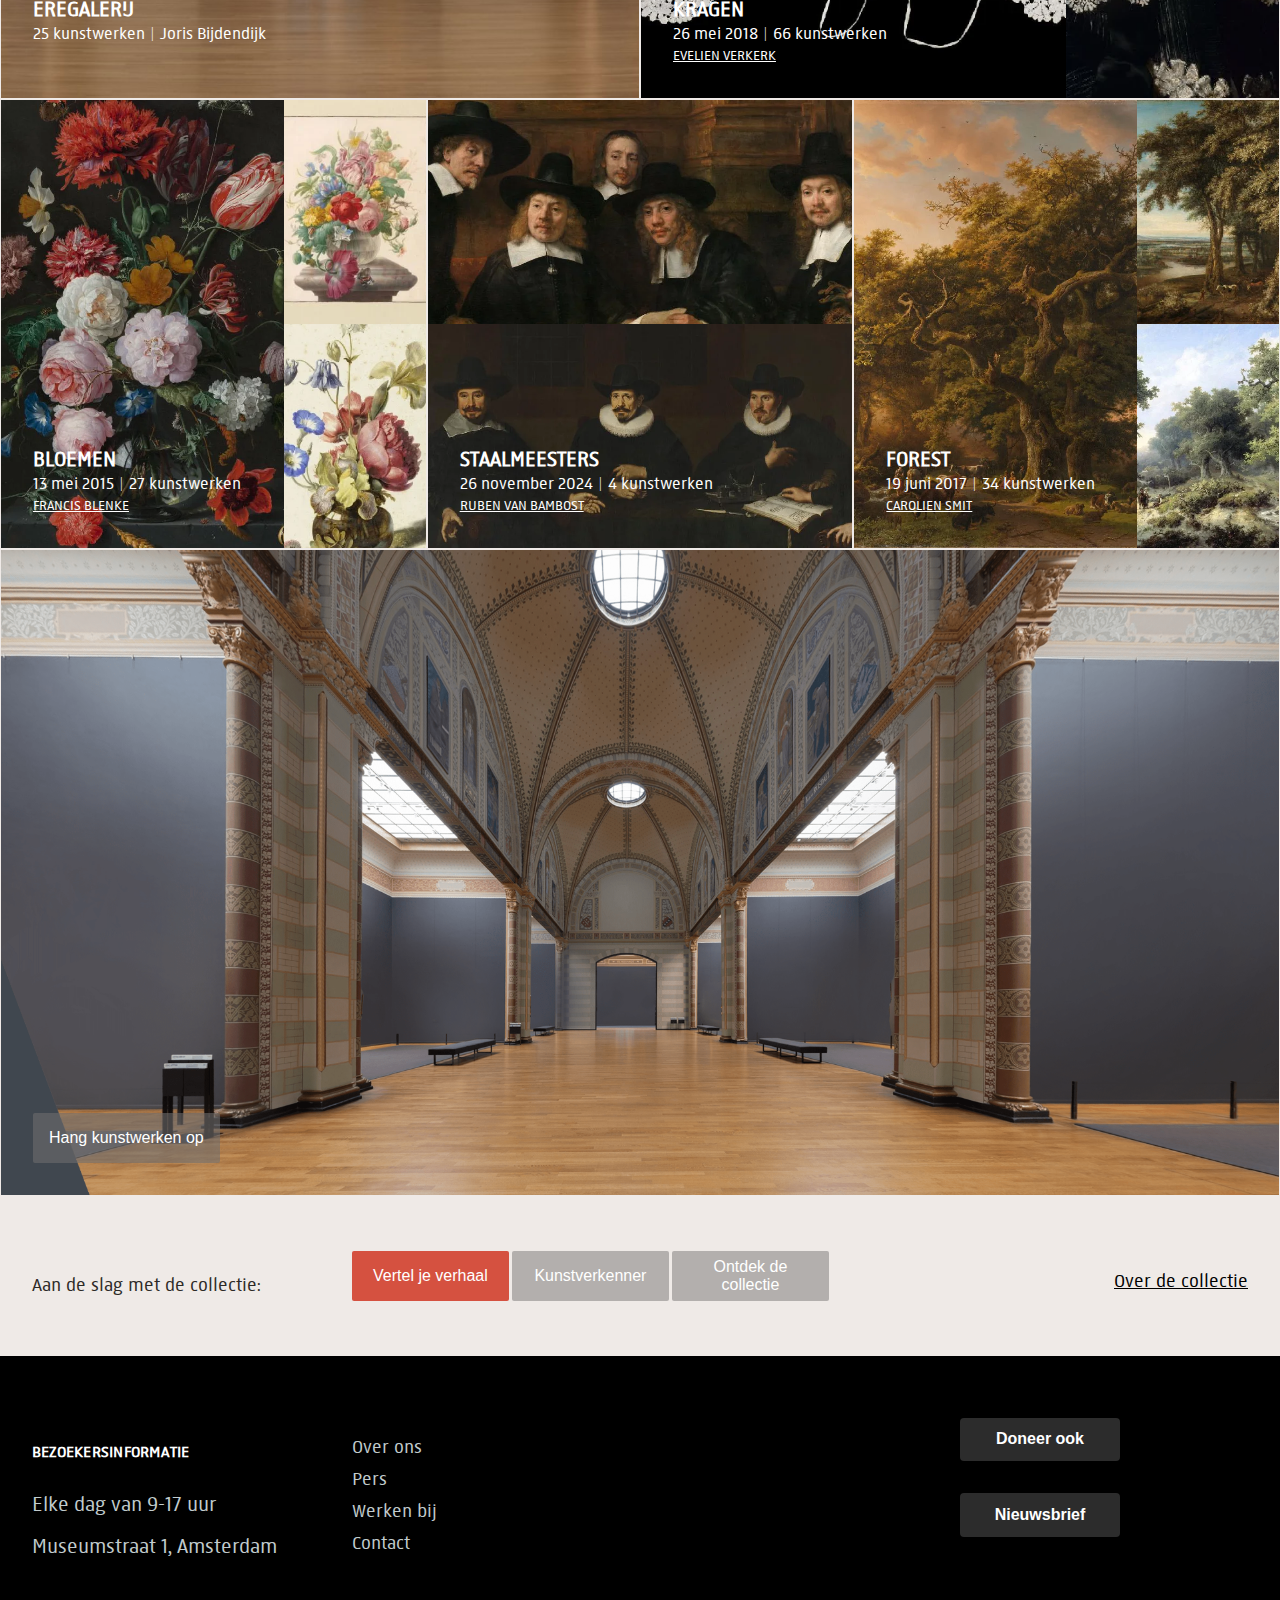
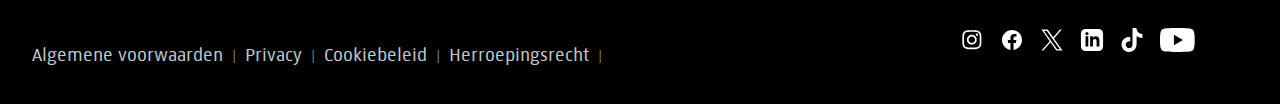
==== commit 438fc0ac: "janken" ====
--- a/collection.html
+++ b/collection.html
@@ -26,6 +26,7 @@
 		<button aria-label="Koop Rijksmuseum tickets">Rijksmuseum tickets</button>
 
 		<nav>
+
 			<h3 class="visually-hidden ">Taal en accountinstellingen</h3>
 			<ul>
 				<li><a href="#"> Language</a></li>
@@ -199,8 +200,7 @@
   
 
 	</main>
-
-	<footer>
+    <footer>
 
 		<h2>Bezoekersinformatie</h2>
 		<p>Elke dag van 9-17 uur</p>
@@ -211,16 +211,17 @@
 			<li><a href="#">Werken bij</a></li>
 			<li><a href="#">Contact</a></li>
 		</ul>
-		<button>Doneer ook</button>
-		<button>Nieuwsbrief</button>
+
+		<button aria-label="Doneer aan het museum">Doneer ook</button>
+		<button aria-label="Abonneer op de nieuwsbrief">Nieuwsbrief</button>
 
 		<ul>
-			<li><img src="images-icons/instagram.svg" alt="Logo 1"></li>
-			<li><img src="images-icons/Facebook.svg" alt="Logo 2"></li>
-			<li><img src="images-icons/twitter.svg" alt="Logo 3"></li>
-			<li><img src="images-icons/linkedin.svg" alt="Logo 4"></li>
-			<li><img src="images-icons/tiktok.svg" alt="Logo 5"></li>
-			<li><img src="images-icons/youtube.svg" alt="Logo 6"></li>
+			<li><img src="images-icons/instagram.svg" alt="Instagram logo"></li>
+			<li><img src="images-icons/Facebook.svg" alt="Facebook logo"></li>
+			<li><img src="images-icons/twitter.svg" alt="Twitter logo"></li>
+			<li><img src="images-icons/linkedin.svg" alt="LinkedIn logo"></li>
+			<li><img src="images-icons/tiktok.svg" alt="Tiktok logo"></li>
+			<li><img src="images-icons/youtube.svg" alt="YouTube logo"></li>
 		</ul>
 
 		<ul>
--- a/styles/basis.css
+++ b/styles/basis.css
@@ -81,7 +81,6 @@
     opacity: 0;
 }
 
-
 header section h2 {
 	font-size: 1.2em;
     font-weight: 700;
@@ -95,8 +94,6 @@
 	font-size: 1em;
     line-height: 1;
 }
-
-
 
 nav ul {
 	list-style: none; 
@@ -368,7 +365,7 @@
 }
 
 footer ul:first-of-type li a {
-    color: #fff;
+    color: var(--menu-text-color);
     text-decoration: none;
     font-size: 1rem;
 }
@@ -428,12 +425,12 @@
 
 footer ul:last-of-type li::after {
     content: "|";
-    color: #fff;
+    color: var(--menu-text-color);
     margin-left: 0.5rem;
 }
 
 footer ul:last-of-type li a {
-    color: var(--color-text);
+    color: var(--menu-text-color);
     text-decoration: none;
     font-size: .9rem;
 }
@@ -442,55 +439,84 @@
     text-decoration: underline;
 }
 
-@media (width > 50em) {
+@media (min-width: 50em) {
 
     footer {
         display: grid;
-        grid-template-columns: 1fr 1fr 1fr ; 
-        gap: 2rem; 
-        grid-template-rows: 1fr 1fr 1fr ;
-    }
-
-    footer h2, footer p {
-        grid-column-start: 1; 
-        grid-column-end: 2; 
+        grid-template-columns: 1fr 2fr 1fr; 
+        gap: 2rem;
+    }
+
+    footer h2 {
+        grid-column-start:1;
+        grid-column-end:2;
         grid-row-start: 1;
-        grid-row-end: 2;
-        font-size: 1.5rem;
-    }
-
-    footer ul:last-of-type {
-        grid-column-start: 1; 
-        grid-column-end: 3; 
-    }
-
-    footer ul:first-of-type {
-        grid-column-start: 2; 
-        grid-column-end: 3; 
+        grid-row-end: 2;  
+        align-self: end;
+    }
+
+    footer p {
+        grid-column-start:1;
+        grid-column-end:2;
+        grid-row-start: 2;
+        grid-row-end: 3;  
+    }
+
+    footer p:nth-of-type(2) {
         padding-top: 2em;
+    }
+
+    
+    footer ul:nth-of-type(1){
+        grid-column-start: 2;
+        grid-column-end: 3;
+        grid-row-start: 1;
+        grid-row-end: 3;   
+    }
+
+    footer ul:nth-of-type(1) li a{
+        font-size: 1.2rem;
+
         justify-items: center;
     }
 
-    footer ul:first-of-type li a {
-        font-size: 1.5rem;
-    }
-
+   footer button:nth-of-type(1) {
+        grid-column-start: 3;
+        grid-column-end: 4;
+    
+        width: 10rem;
+        align-self: end;
+    }
+
+    footer button:nth-of-type(2) {
+        grid-column-start: 3;
+        grid-column-end: 4;
+        width: 10rem;
+        align-self: start;
+    }
 
     footer ul:nth-of-type(2) {
-        grid-column-start: 3; 
-        grid-column-end: 4; 
-        display: flex;
-        justify-content: flex-start;
-        align-items: center;
-        gap: 1rem;
-        padding-top: 2em;
-    }
-
-    footer button {
-        grid-column-start: 3; 
-        grid-column-end: 4; 
-        margin-left: 1rem;
-    }
-
-
-}
+        grid-column-start: 3;
+        grid-column-end: 4;
+        grid-row-start: 3;
+        grid-row-end: 4;  
+        padding-top: 0;
+    }
+
+    footer ul:nth-of-type(2) li img {
+        height: 1.5rem;
+    }
+
+    footer ul:nth-of-type(3) {
+        grid-column-start: 1;
+        grid-column-end: 4;
+        grid-row-start: 3;
+        grid-row-end: 4;  
+    }
+
+    footer ul:nth-of-type(3) li a {
+      font-size: 1.2em;
+    }
+
+}
+
--- a/styles/collectie.css
+++ b/styles/collectie.css
@@ -12,9 +12,7 @@
     line-height: .8;
 }
 
-
 @media (width > 50em) {
-
     h1 {
         font-size: 9vw;
         left: 5%;;
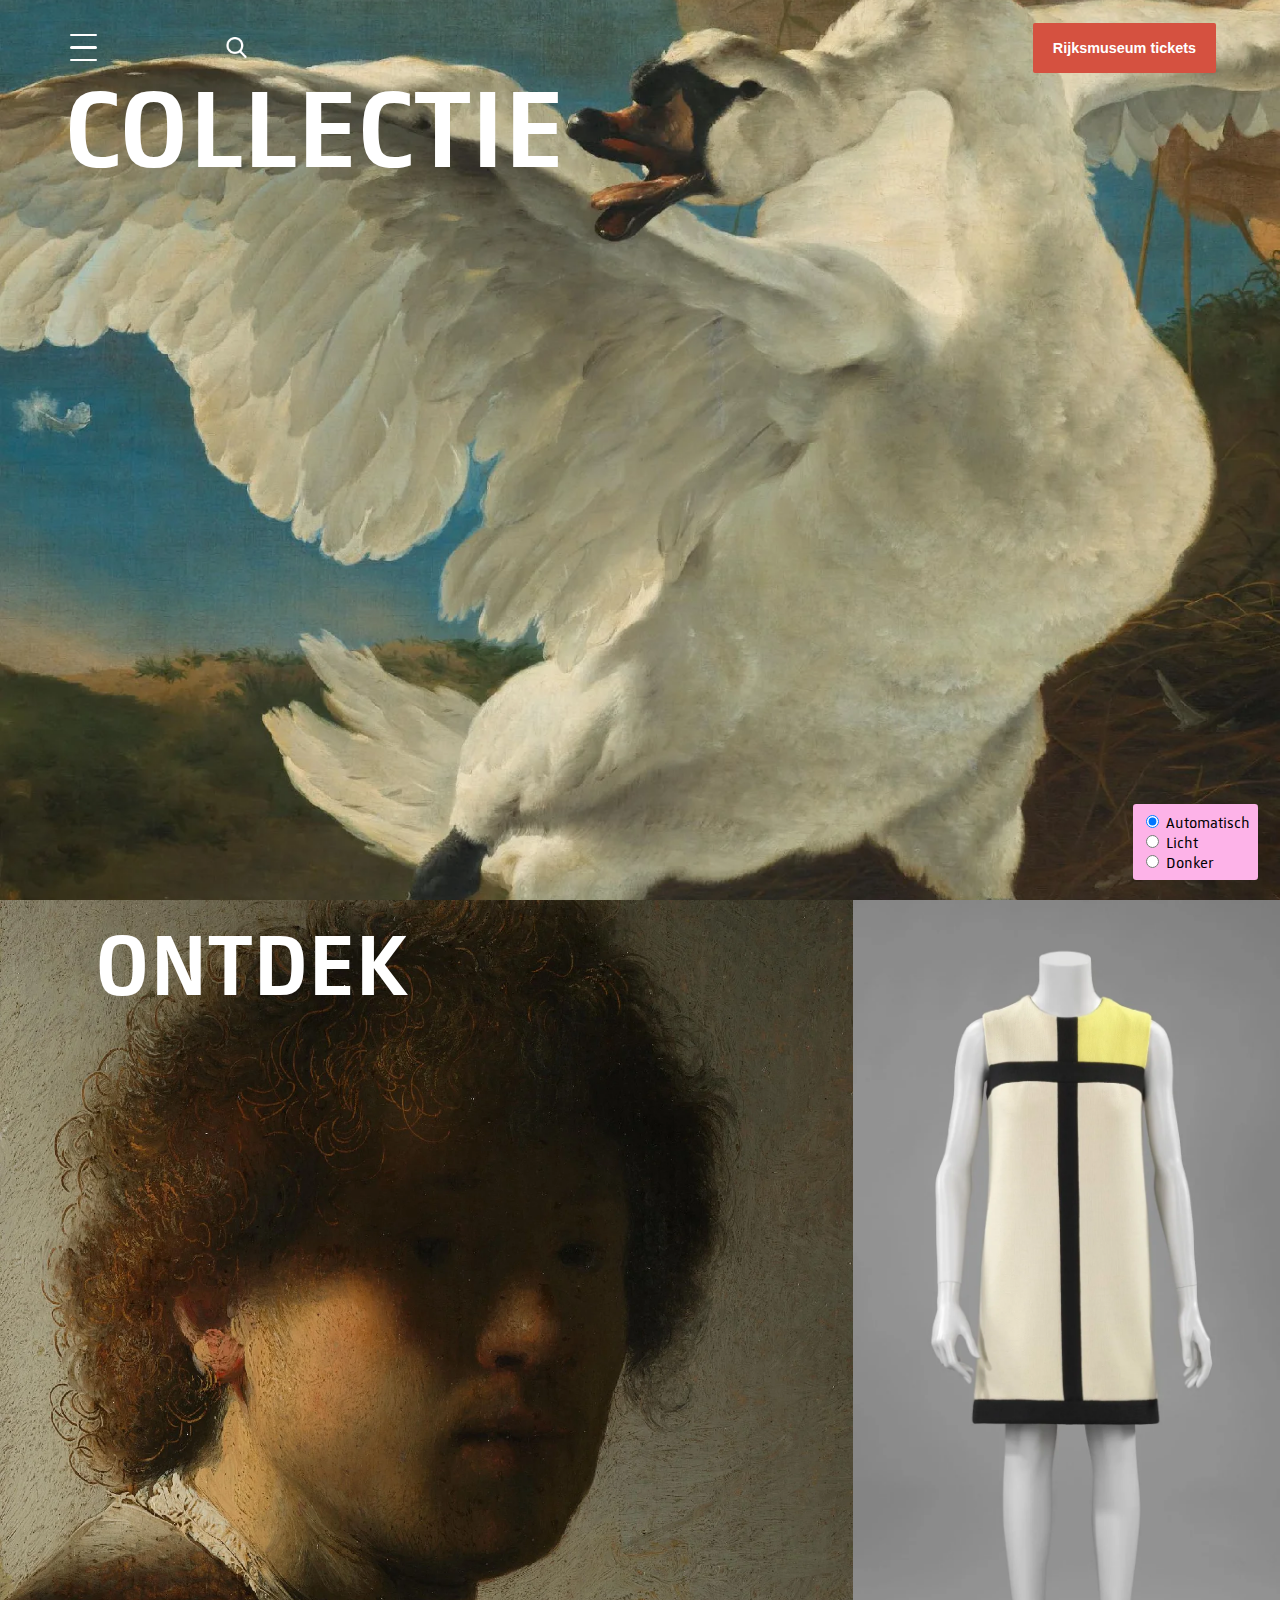
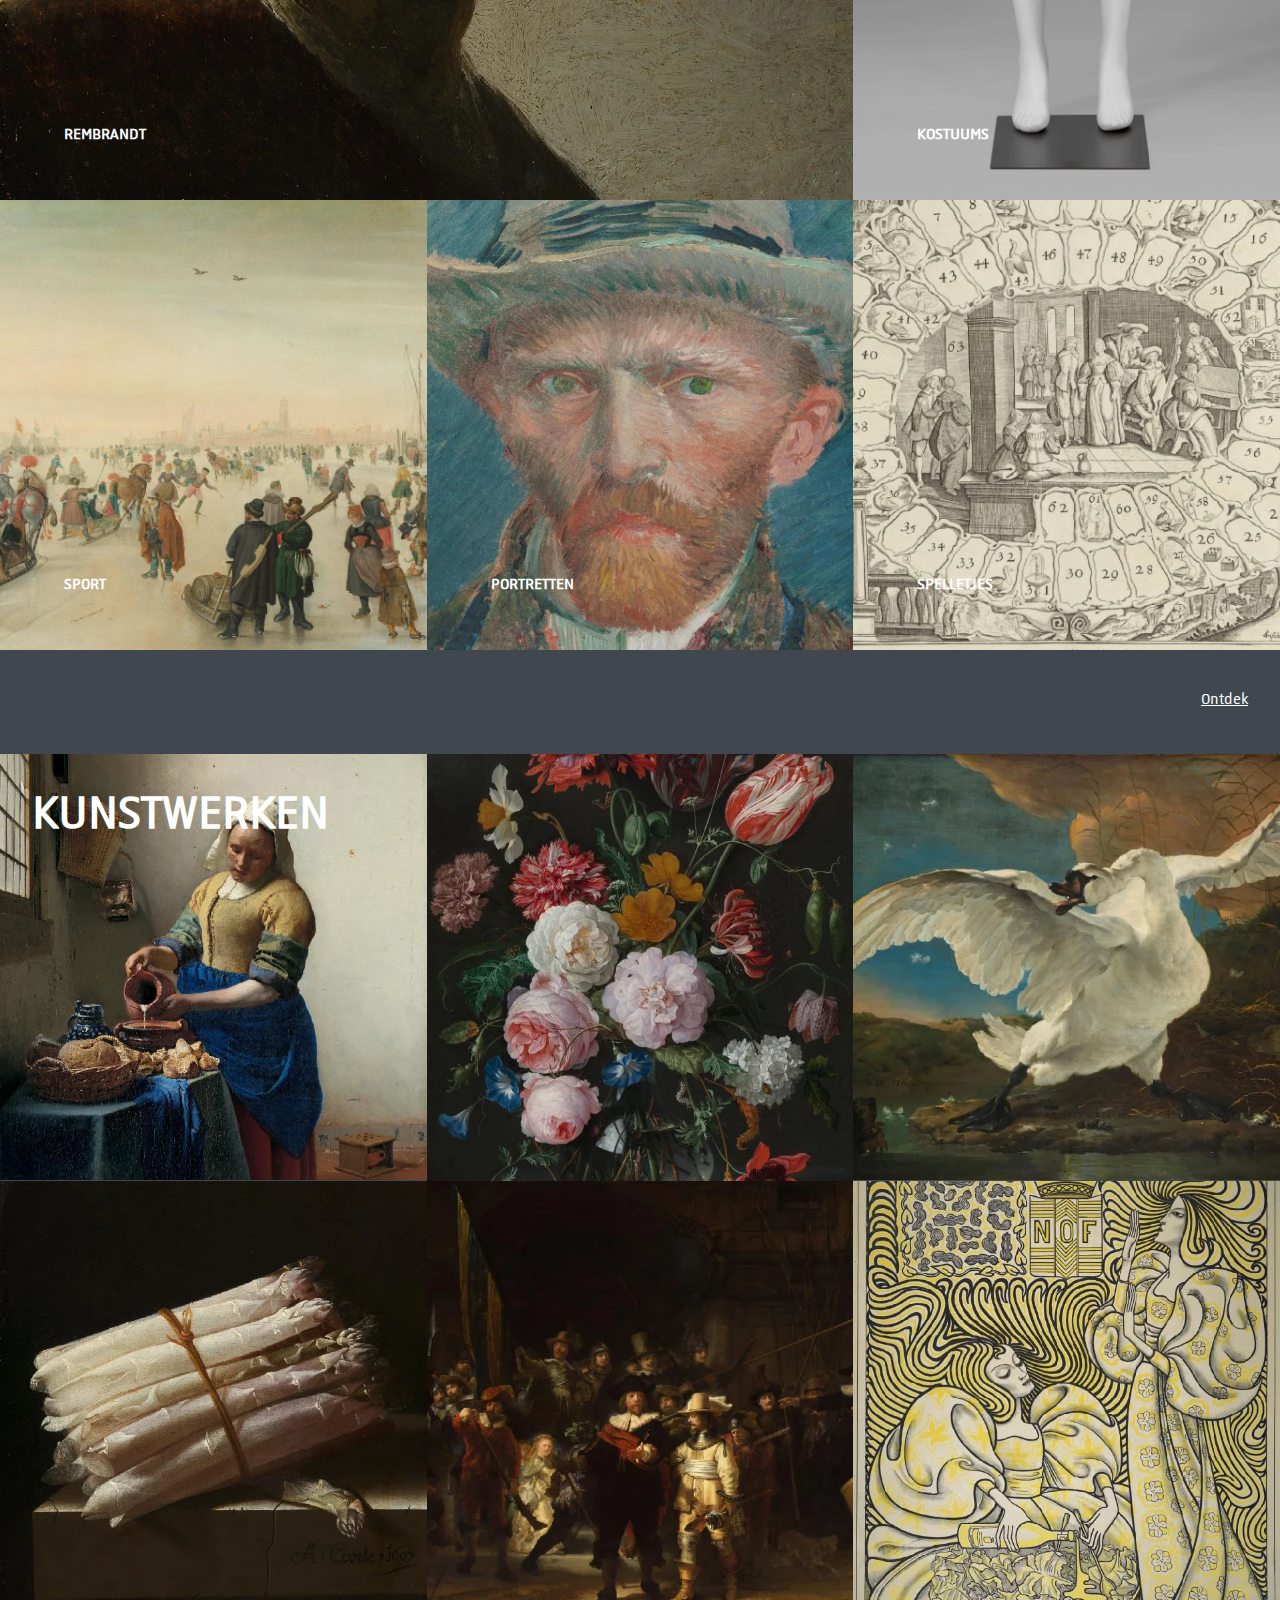
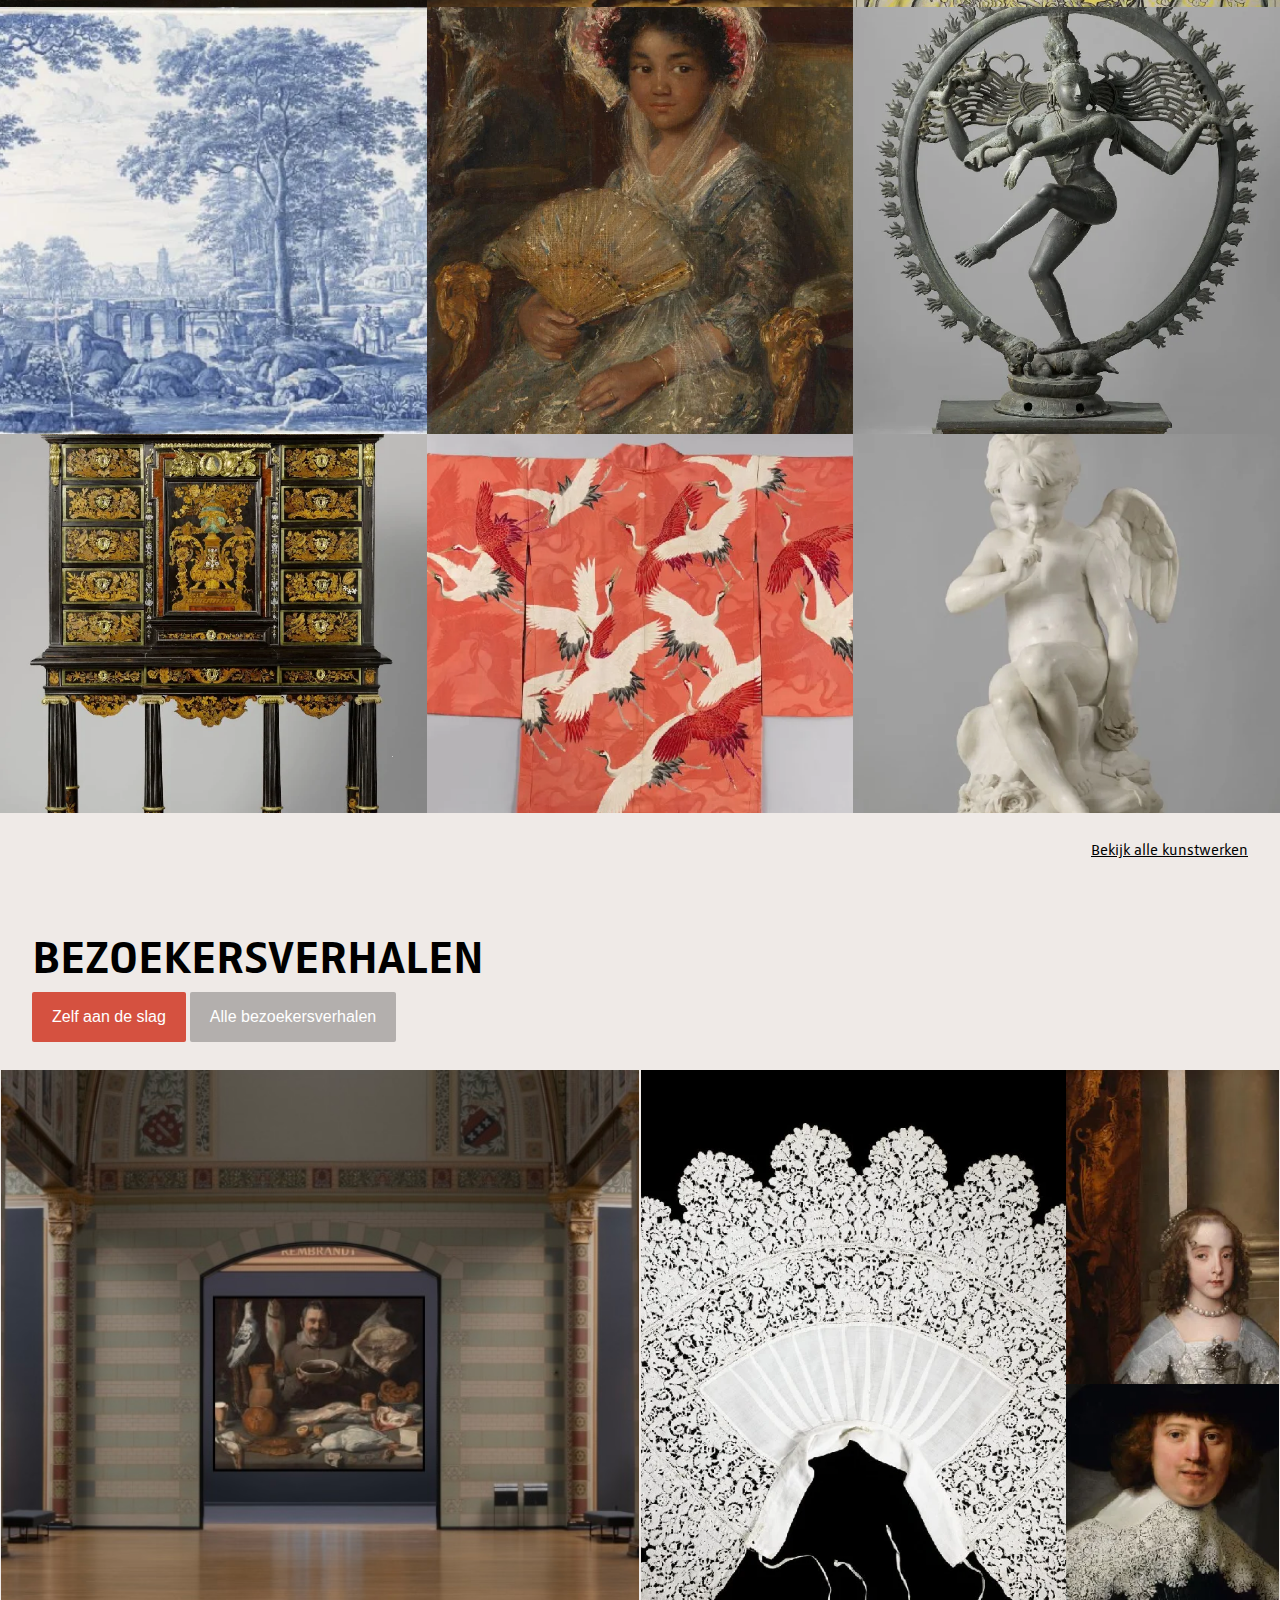
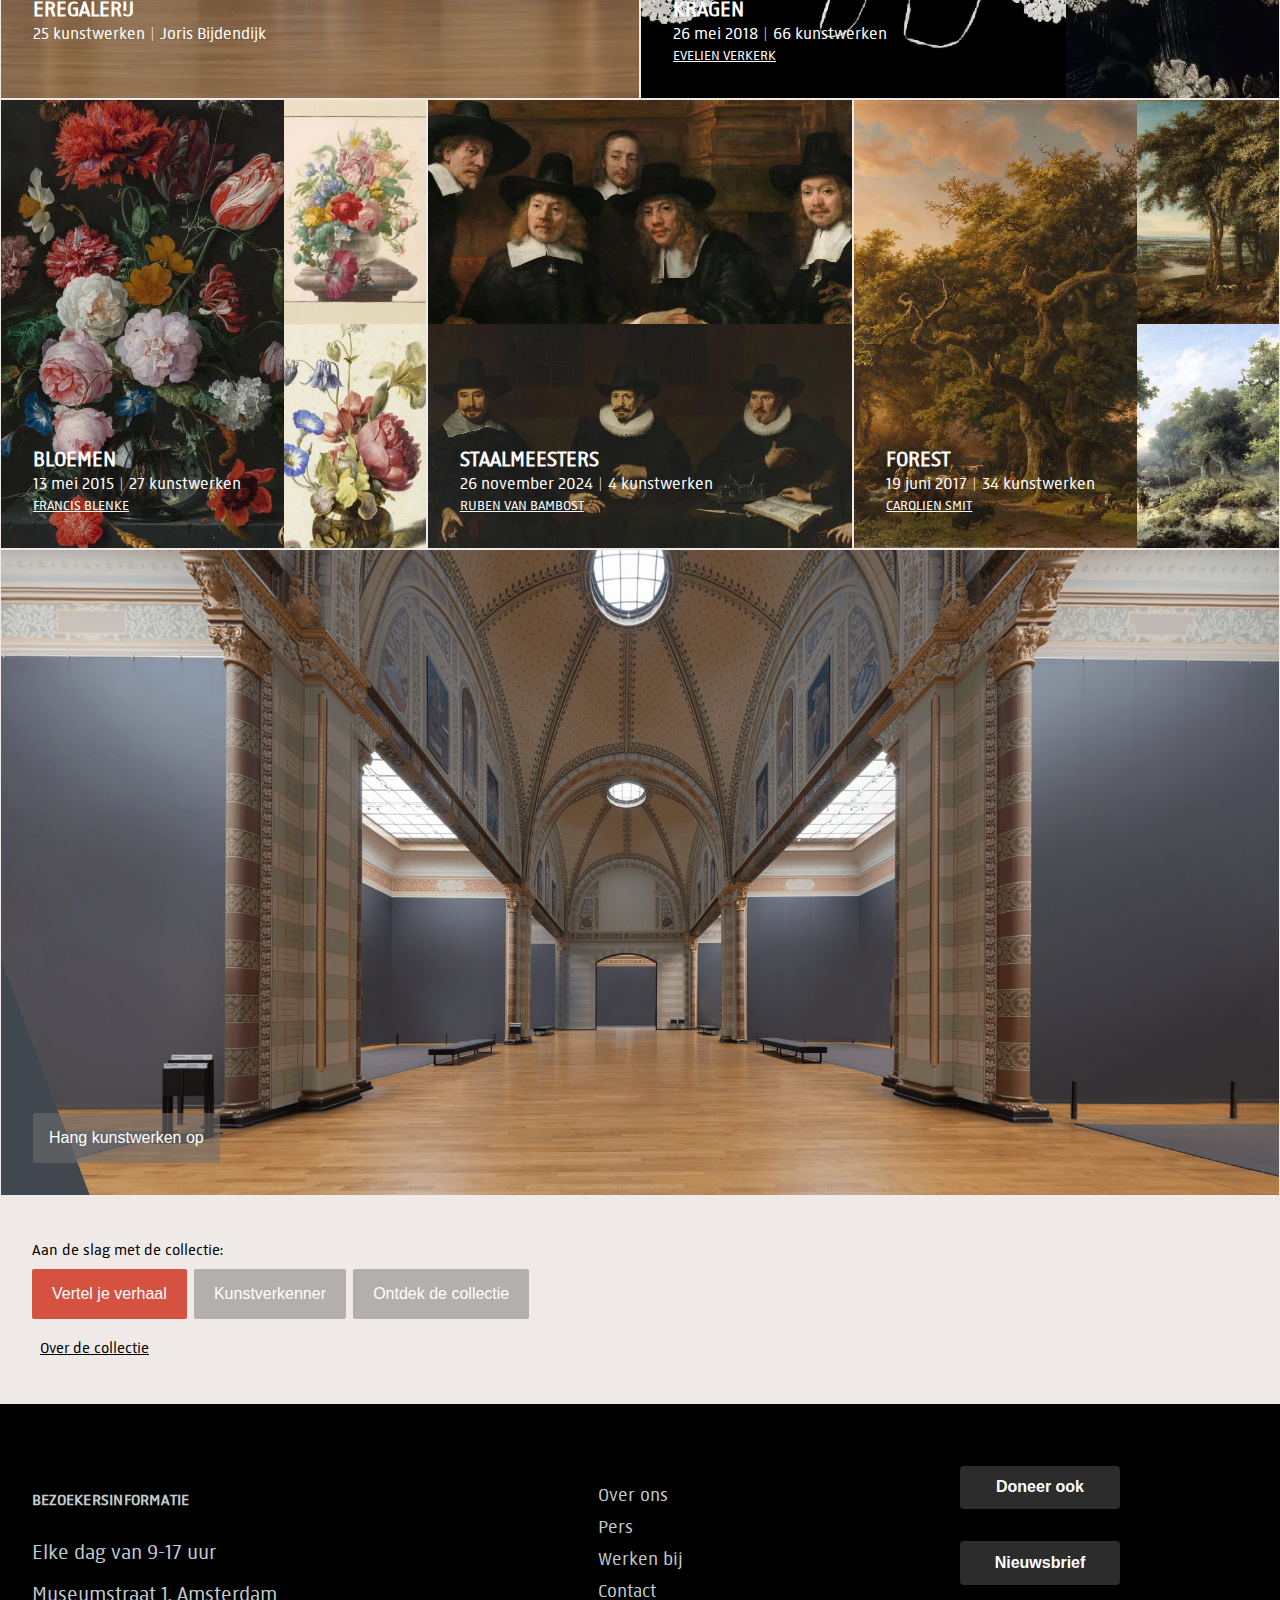
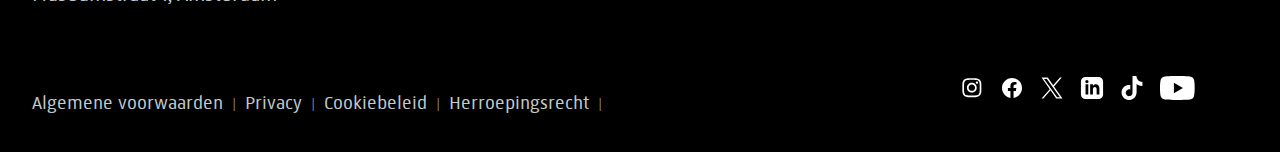
==== commit ef53a5e0: "alles" ====
--- a/collection.html
+++ b/collection.html
@@ -15,15 +15,32 @@
 
 <body>
 
+	<fieldset>
+		<legend aria-label="Kies een thema, licht of donnker"></legend>
+		<label>
+			<input type="radio" name="kleurtjes" value="auto" checked>
+			Automatisch
+		</label>
+		<label>
+			<input type="radio" name="kleurtjes" value="light">
+			Licht
+		</label>
+		<label>
+			<input type="radio" name="kleurtjes" value="dark">
+			Donker
+		</label>
+	</fieldset>
+
 	<header>
-		<button aria-label="Open menu">
+		<button aria-label="Menu openen">
 			<span></span>
 			<span></span>
 			<span></span>
 		</button>
 
-		<img src="images-icons/search.png" alt="zoek-icon">
-		<button aria-label="Koop Rijksmuseum tickets">Rijksmuseum tickets</button>
+		<img src="images-icons/search.png" alt="zoekicoon">
+
+		<button aria-label="Koop tickets voor het Rijksmuseum">Rijksmuseum tickets</button>
 
 		<nav>
 
@@ -71,7 +88,7 @@
         <!-- eerste collectie foto -->
 		<section>
             <h1>collectie</h1>
-            <img src="images-collectie-sec-1/section 1, test 1.webp" alt="">
+            <img src="images-collectie-sec-1/section 1, test 1.webp" alt="Afbeelding kunstcollectie zwaan">
         </section>
 
         <!-- 2e groep section -->
@@ -79,27 +96,27 @@
         <article>
             <h2>ontdek</h2>
             <h3>rembrandt</h3>
-            <img src="images-collectie-sec-2/section 2, 1 collection.webp" alt="">
+            <img src="images-collectie-sec-2/section 2, 1 collection.webp" alt="Kunstwerk van Rembrandt">
         </article>
 
         <article>
             <h3>kostuums</h3>
-            <img src="images-collectie-sec-2/section 2, 2.webp" alt="">
+            <img src="images-collectie-sec-2/section 2, 2.webp" alt="Kostuum kunstwerk">
         </article>
 
         <article>
             <h3>sport</h3>
-            <img src="images-collectie-sec-2/section 2, 3.webp" alt="">
+            <img src="images-collectie-sec-2/section 2, 3.webp" alt="Schilderij sportgerelateerd">
         </article>
 
         <article>
             <h3>portretten</h3>
-            <img src="images-collectie-sec-2/section 2, 4.webp" alt="">
+            <img src="images-collectie-sec-2/section 2, 4.webp" alt="Portret van Gogh">
         </article>
 
         <article>
             <h3>spelletjes</h3>
-            <img src="images-collectie-sec-2/section 2, 5.webp" alt="">
+            <img src="images-collectie-sec-2/section 2, 5.webp" alt="Spelletjes schilderij">
         </article>
     </section>
 
@@ -108,23 +125,23 @@
         <ul>
             <li><a href="#">Ontdek</a></li>
         </ul>
-            <h2>kunstwerken</h2>
+        <h2>kunstwerken</h2>
     </section>
 
     <!-- 4e sectie in main -->
     <section>
-            <img src="images-collection-sec-4/section 4, 1.webp" alt="">
-            <img src="images-collection-sec-4/section 4, 2.webp" alt="">
-            <img src="images-collection-sec-4/section 4, 3.webp" alt="">
-            <img src="images-collection-sec-4/section 4, 4.webp" alt="">
-            <img src="images-collection-sec-4/section 4, 5.webp" alt="">
-            <img src="images-collection-sec-4/section 4, 6.webp" alt="">
-            <img src="images-collection-sec-4/section 4, 7.webp" alt="">
-            <img src="images-collection-sec-4/section 4, 8.webp" alt="">
-            <img src="images-collection-sec-4/section 4, 9.webp" alt="">
-            <img src="images-collection-sec-4/section 4, 10.webp" alt="">
-            <img src="images-collection-sec-4/section 4, 11.webp" alt="">
-            <img src="images-collection-sec-4/section 4, 12.webp" alt="">
+            <img src="images-collection-sec-4/section 4, 1.webp" alt="Schilderij melkmeisje">
+            <img src="images-collection-sec-4/section 4, 2.webp" alt="Bloemen schilderij">
+            <img src="images-collection-sec-4/section 4, 3.webp" alt="Schilderij van zwaan">
+            <img src="images-collection-sec-4/section 4, 4.webp" alt="Asperges schilderij">
+            <img src="images-collection-sec-4/section 4, 5.webp" alt="schilderij de Nachtwacht">
+            <img src="images-collection-sec-4/section 4, 6.webp" alt="Affiche delftsche slaolie">
+            <img src="images-collection-sec-4/section 4, 7.webp" alt="Delftse plaat">
+            <img src="images-collection-sec-4/section 4, 8.webp" alt="Schilderij jonge vrouw met waaier">
+            <img src="images-collection-sec-4/section 4, 9.webp" alt="Beeldje van Shiva">
+            <img src="images-collection-sec-4/section 4, 10.webp" alt="Kast meubilair">
+            <img src="images-collection-sec-4/section 4, 11.webp" alt="Japanse kimono">
+            <img src="images-collection-sec-4/section 4, 12.webp" alt="Beeldhouwwerk de dreigende liefde">
     </section>
 
     <!-- 5e sectie main -->
@@ -133,8 +150,8 @@
             <li><a href="#">Bekijk alle kunstwerken</a></li>
         </ul>
             <h2>bezoekersverhalen</h2>
-            <button>Zelf aan de slag</button>
-            <button>Alle bezoekersverhalen</button>
+            <button aria-label="Zelf aan de slag gaan">Zelf aan de slag</button>
+            <button aria-label="Voor alle bezoekersverhalen">Alle bezoekersverhalen</button>
     </section>
 
     <!-- 6e sectie main -->
@@ -142,56 +159,57 @@
         <article>
 			<h2>Eregalerij</h2>
 			<h3>25 kunstwerken | Joris Bijdendijk</h3>
-			<img src="images-collectie-sec-6/section 6, 1.jpeg" alt="">
+			<img src="images-collectie-sec-6/section 6, 1.jpeg" alt="Afbeeldingeregalerij">
         </article>
 
         <article>
 			<h2>Kragen</h2>
-			<h3><time>26 mei 2018</time> | 66 kunstwerken</h3>
+			<h3><time datetime="2018-05-26">26 mei 2018</time> | 66 kunstwerken</h3>
+			<!-- <h3><time>26 mei 2018</time> | 66 kunstwerken</h3> -->
             <p>Evelien Verkerk</p>
-			<img src="images-collectie-sec-6/section 6, 2.webp" alt="">
-			<img src="images-collectie-sec-6/section 6, 3.webp" alt="">
-			<img src="images-collectie-sec-6/section 6, 4.webp" alt="">
+			<img src="images-collectie-sec-6/section 6, 2.webp" alt="Afbeelding historische kraag">
+			<img src="images-collectie-sec-6/section 6, 3.webp" alt="Portret jonge vrouw">
+			<img src="images-collectie-sec-6/section 6, 4.webp" alt="Portret man">
         </article>
 
         <article>
 			<h2>Bloemen</h2>
-			<h3><time>13 mei 2015</time> | 27 kunstwerken</h3>
+			<h3><time datetime="2015-05-13">13 mei 2015</time> | 27 kunstwerken</h3>
             <p>Francis Blenke</p>
-			<img src="images-collectie-sec-6/section 6, 5.webp" alt="">
-			<img src="images-collectie-sec-6/section 6, 6.webp" alt="">
-			<img src="images-collectie-sec-6/section 6, 7.webp" alt="">
+			<img src="images-collectie-sec-6/section 6, 5.webp" alt="Eerste schilderij van bloemen">
+			<img src="images-collectie-sec-6/section 6, 6.webp" alt="Tweede schilderij van bloemen">
+			<img src="images-collectie-sec-6/section 6, 7.webp" alt="Derde schilderij van bloemen">
         </article>
 
         <article>
             <h2>Staalmeesters</h2>
-			<h3><time>26 november 2024</time> | 4 kunstwerken</h3>
+			<h3><time datetime="2024-11-26">26 november 2024</time> | 4 kunstwerken</h3>
             <p>Ruben van Bambost</p>
-			<img src="images-collectie-sec-6/section 6, 8.webp" alt="">
-			<img src="images-collectie-sec-6/section 6, 9.webp" alt="">
+			<img src="images-collectie-sec-6/section 6, 8.webp" alt="Schildrij van staalmeesters">
+			<img src="images-collectie-sec-6/section 6, 9.webp" alt="Staalmeesters schilderij">
         </article>
 
         <article>
             <h2>Forest</h2>
-			<h3><time>19 juni 2017</time> | 34 kunstwerken</h3>
+			<h3><time datetime="2017-06-19">19 juni 2017</time> | 34 kunstwerken</h3>
             <p>Carolien Smit</p>
-			<img src="images-collectie-sec-6/section 6, 10.webp" alt="">
-			<img src="images-collectie-sec-6/section 6, 11.webp" alt="">
-			<img src="images-collectie-sec-6/section 6, 12.webp" alt="">
+			<img src="images-collectie-sec-6/section 6, 10.webp" alt="Schilderij van een bos">
+			<img src="images-collectie-sec-6/section 6, 11.webp" alt="Natuur schilderij">
+			<img src="images-collectie-sec-6/section 6, 12.webp" alt="Schilderij van bomen in een bos">
         </article>
 
         <article>
             <button>Hang kunstwerken op</button>
-			<img src="images-collectie-sec-6/section 6, 13.webp" alt="">
+			<img src="images-collectie-sec-6/section 6, 13.webp" alt="Afbeelding eregalerij in het Rijksmuseum">
         </article>
      </section>
 
      <!-- 7e setie main  -->
      <section>
         <h2>Aan de slag met de collectie:</h2>
-        <button>Vertel je verhaal</button>
-        <button>Kunstverkenner</button>
-        <button>Ontdek de collectie</button>
+        <button aria-label="Vertel je eigen verhaal">Vertel je verhaal</button>
+        <button aria-label="Start de kunstverkenner">Kunstverkenner</button>
+        <button aria-label="Ontdek de kunstcollectie">Ontdek de collectie</button>
         <ul>
             <li> <a href="#">Over de collectie</a></li>
         </ul>
--- a/styles/basis.css
+++ b/styles/basis.css
@@ -24,13 +24,75 @@
 	src: url("../fonts/Rijksmuseum-Normal.woff2");
 }
 
-:root {
-	/* startje */
-	--color-text: #FFFFFF;
-	--button-background-color: #d55140;
-	--nav-background-color: #40474F;
+/* dark/light mode */
+/* :root{
+    color-scheme:light dark;
+    --background-color-menu: light-dark (#40474F, #151544);
+    --text-basic-color: light-dark (#FFFFFF, #656579);
+    --footer-background-color: light-dark (#000000, #484848);
+    --red-button-background: light-dark (#d55140, #6e1003);
+    --red-button-text: light-dark (#FFFFFF, #e0e0e0);
+    --nav-background-color: light-dark (#40474F, #FFFFFF);
+    --menu-text-color: light-dark (#c2ccce, #000000);
+    --footer-button: light-dark (#ffffff2c, #4a4a4a17);
+    --tussen-sectie-bg: light-dark (#efeae7, #2c2b2b);
+    --tussen-sectie-txt: light-dark (#000000, #919191);
+    --dl-bg: light-dark (#fdb3e8, #c75fa9);
+} */
+
+:root:has([value="auto"]:checked),
+:root:has([value="light"]:checked) {
+	color-scheme:light;
+    --background-color-menu: #40474F;
+    --text-basic-color: #FFFFFF;
+    --footer-background-color: #000000;
+    --red-button-background: #d55140;
+    --red-button-text: #FFFFFF;
+    --nav-background-color: #40474F;
     --menu-text-color: #c2ccce;
-}
+    --footer-button: #ffffff2c;
+    --tussen-sectie-bg: #efeae7;
+    --tussen-sectie-txt: #000000;
+    --dl-bg: #fdb3e8;
+}
+
+:root:has([value="dark"]:checked) {
+	color-scheme:dark;
+    --background-color-menu: #000000;
+    --text-basic-color: #656579;
+    --footer-background-color: #484848;
+    --red-button-background: #6e1003;
+    --red-button-text: #e0e0e0;
+    --nav-background-color: #FFFFFF;
+    --menu-text-color: #000000;
+    --footer-button: #1a1a1a;
+    --tussen-sectie-bg: #2c2b2b;
+    --tussen-sectie-txt: #919191;
+    --dl-bg: #c75fa9;
+}
+
+button {
+    cursor: pointer;
+}
+
+fieldset {
+    position: fixed;
+    bottom: 1.25em;
+    right: 1.25em;
+    padding: .5em;
+    background-color: var(--dl-bg);
+    border-radius: .2em;
+    border-style: none;
+    z-index: 9999;
+}
+
+fieldset label {
+    display: block;
+    color: var(--text-color);
+    cursor: pointer;
+    font-size: 1em;
+}
+
 
 html.open {
     overflow:hidden;
@@ -39,7 +101,7 @@
 body {
 	font-family: rijksnormal;
 	margin: 0;
-    background-color: var(--nav-background-color);
+    background-color: var(--background-color-menu);
 }
 
 header {
@@ -50,7 +112,6 @@
     position: absolute;
     top: 2.5%; 
     left: 5%;
-
     right: 5%;
 }
 
@@ -58,7 +119,6 @@
 	width: 1.3em;
     z-index: 30;
 }
-
 
 /* image openen menu rechterkant */
 header section:nth-of-type(1) img {
@@ -71,7 +131,8 @@
     z-index: 5; 
     visibility: hidden; 
     opacity: 0; 
-    object-position: center 1%; 
+    object-position: center 1%;  
+    transition: opacity 0.5s ease-out, visibility 0.5s ease-out; 
 }
 
 header section p,
@@ -98,36 +159,35 @@
 nav ul {
 	list-style: none; 
     padding-left: 0;
+    top: 20em;
 }
   
 nav ul:first-of-type {
 	display: flex; 
 	justify-content: flex-start; 
-	margin-top: 5em;
-    color: var(--color-text);
+    gap: 2em;
+    padding-top: 2.2rem;
 }
 
 nav ul:first-of-type li:not(:last-child)::after {
     content: '|';
-    color: var(--color-text);
-}
-  
+    margin-left: 2em;
+    color: var(--text-basic-color);
+}
+
 nav ul li {
     min-height: 2.75em;
 }
 
+nav ul:first-of-type a {
+    font-size: 1em;
+}
+
   
 nav ul li a:hover {
-    transition: 
-        transform .2s ease-out, 
-        opacity 0ms linear .2s;
-}
-
-nav h3 {
-    min-height: 2.75em;
-    color: var(--color-text);
-    padding-left: 0;
-}
+ font-weight: 800;
+}
+
 
 @media (width > 50em) {
 
@@ -136,10 +196,7 @@
         grid-column-start:1;
         grid-row-start: 1;
         grid-column-end:3;
-
         align-self: end;
-
-        margin:0;
     }
 
     nav ul li a {
@@ -181,7 +238,7 @@
         text-transform: uppercase;
         font-weight: 200;
 
-        color: var(--color-text);
+        color: var(--text-basic-color);
         
         margin:0;
     }
@@ -218,7 +275,7 @@
 	display: block;
 	width: 2em;
 	height: 0.2em;
-	background-color: var(--color-text);
+	background-color: var(--text-basic-color);
 	border-radius: 0.2em;
 	transition: all 0.3s ease-in-out;
 }
@@ -231,17 +288,22 @@
 	left: -100%;
 	width: 100%;
 	height: 100%;
-	background-color: var(--nav-background-color);
+	background-color: var(--background-color-menu);
 	padding: 2em;
 
 	/* KIJKEN */
-	transition: transform .2s ease-out, opacity 0ms linear .2s;
-	z-index: 10;
+    opacity: 0;
+    visibility: hidden;
+    transition: opacity 0.5s ease-out, visibility 0s 0.5s; 
+    z-index: 10;
 }
   
   /* Menu uitklapppen zichtbaar */
 header nav.toonMenu {
 	left: 0;
+    opacity: 1; 
+    visibility: visible; 
+    transition: opacity 0.5s ease-out, visibility 0s 0s;
 }
   
 /* Hamburger wordt kruisje */
@@ -261,9 +323,9 @@
 header button:nth-of-type(2) {
     position: relative;
     align-items: center;
-    background-color: var(--button-background-color);
+    background-color: var(--red-button-background);
     border-radius: 2px;
-    color: var(--color-text);
+    color: var(--red-button-text);
     border: none;
     font-size: .9em;
     font-weight: 600;
@@ -274,12 +336,12 @@
 
 /* Hover-effect voor de tweede button */
 header button:nth-of-type(2):hover {
-    background-color: var(--color-text);
+    background-color: var(--text-basic-color);
     color: var(--nav-background-color);
 }
 
 header a {
-	color: var(--color-text);
+	color: var(--text-basic-color);
 	text-decoration: none;
 }
 
@@ -317,9 +379,8 @@
     }
 }
 
-
 section p, section h2, section h3 {
-    color: var(--color-text);
+    color: var(--text-basic-color);
 }
 
 /* footer */
@@ -329,8 +390,8 @@
     display: flex;
     flex-direction: column;
     align-items: flex-start; 
-    background-color: #000; 
-    color: #fff; 
+    background-color: var(--footer-background-color); 
+    color: var(--text-basic-color); 
     padding: 2rem; 
     gap: 1rem; 
 }
@@ -343,6 +404,7 @@
     margin: 0;
     padding-top: 2em;
     padding-left: 0;
+    color: var(--menu-text-color);
 }
 
 footer p {
@@ -376,7 +438,7 @@
 
 /* buttons */
 footer button {
-    background-color: #ffffff2c;
+    background-color: var(--footer-button);
     color: #fff;
     border: none;
     font-size: 1rem;
@@ -388,8 +450,8 @@
 }
 
 footer button:hover {
-    background-color: #fff;
-    color: #000000;
+    background-color: var(--text-basic-color);
+    color: var(--tussen-sectie-txt);
 }
 
 /* logos */
@@ -472,12 +534,12 @@
         grid-column-end: 3;
         grid-row-start: 1;
         grid-row-end: 3;   
+        justify-self: center; 
     }
 
     footer ul:nth-of-type(1) li a{
         font-size: 1.2rem;
 
-        justify-items: center;
     }
 
    footer button:nth-of-type(1) {
--- a/styles/collectie.css
+++ b/styles/collectie.css
@@ -7,17 +7,32 @@
     left: .3em;
     font-size: 14vw;
     text-transform: uppercase;
-    color: var(--color-text);
+    color: var(--text-basic-color);
     margin-top: 0;
     line-height: .8;
-}
+    animation-duration: 2s;
+    animation-iteration-count: infinite;
+}
+
+/* yolo */
+h1:hover {
+    animation-name: bounce;
+}
+
+@keyframes bounce {
+    0%   { transform: translateY(0); }
+    50%  { transform: translateY(-50px); }
+    100% { transform: translateY(0); }
+}
+
+    /* bron:
+    afterhttps://blog.hubspot.com/website/css-hover-animation */
 
 @media (width > 50em) {
     h1 {
         font-size: 9vw;
         left: 5%;;
     }
-
 }
 
 body {
@@ -37,8 +52,6 @@
 	height: 100%;
 	object-fit: cover;
 }
-
-
 
 
 /* 2e sectie main */
@@ -138,7 +151,7 @@
     position: absolute;  
     right: 2rem;          
     font-size: 1rem;   
-    color: var(--color-text);
+    color: var(--text-basic-color);
 }
 
 main section:nth-of-type(3) h2{
@@ -204,7 +217,7 @@
 /* 5e sectie main */
 section:nth-of-type(5) {
     height: 16em;
-    background-color: #efeae7;
+    background-color: var(--tussen-sectie-bg);
     margin-top: -3em;
     position: relative; 
 }
@@ -224,7 +237,7 @@
     top: 9vw;
     right: 5%;          
     font-size: 1rem;   
-    color: #000000;
+    color: var(--tussen-sectie-txt);
 }
 
 main section:nth-of-type(5) h2{
@@ -232,7 +245,7 @@
     position: absolute;  
     font-size: 2.5rem;   
     text-transform: uppercase;
-    color: #2c2926;
+    color: var(--tussen-sectie-txt);
     font-family: rijksbold;
     font-weight: 400;
     z-index: 30;
@@ -246,7 +259,7 @@
     border-radius: 2px;
     font-weight: 400;
     font-size: 1rem;
-    color: var(--color-text);
+    color: var(--text-basic-color);
     z-index: 30;
     position: relative;
     top: 70%;
@@ -254,7 +267,7 @@
 }
 
 main section:nth-of-type(5) button:nth-of-type(1) {
-    background-color: var(--button-background-color);
+    background-color: var(--red-button-background);
     font-weight: 500;
 }
 
@@ -263,15 +276,10 @@
     font-weight: 200;
 }
 
-
 @media (width > 50em) {
-
-
     main section:nth-of-type(5) h2{        
         font-size: 3em;   
     }
-    
-
 }
 
 /* 6e sectie main */
@@ -284,7 +292,7 @@
 }
 
 article p, article h2, article h3 {
-    color: var(--color-text);
+    color: var(--text-basic-color);
     position: absolute; 
     bottom: 2em;  
     left: 2rem; 
@@ -465,13 +473,13 @@
     border-radius: 2px;
     font-size: 1em;
     border-style: none;
-    color: var(--color-text);
+    color: var(--text-basic-color);
     cursor: pointer;
 }
 
 main section:nth-of-type(6) article:nth-of-type(6) button:hover{
     transition: .5s;
-    background-color: var(--color-text);
+    background-color: var(--text-basic-color);
     color: black;
 }
 
@@ -542,7 +550,7 @@
 /* zevende sectie */
 section:nth-of-type(7) {
     height: 13em;
-    background-color: #efeae7;
+    background-color: var(--tussen-sectie-bg);
     position: relative; 
 }
 
@@ -558,14 +566,14 @@
 
 section:nth-of-type(7) a {      
     font-size: 1rem;   
-    color: #000000;
+    color: var(--tussen-sectie-txt);
 }
 
 main section:nth-of-type(7) h2{
     left: 2rem;           
     position: absolute;  
     font-size: 1rem;   
-    color: #2c2926;
+    color: var(--tussen-sectie-txt);
     font-family: rijksnormal;
     font-weight: 400;
     z-index: 30;
@@ -579,7 +587,7 @@
     border-radius: 2px;
     font-weight: 400;
     font-size: 1rem;
-    color: var(--color-text);
+    color: var(--text-basic-color);
     z-index: 30;
     position: relative;
     left: 2rem;  
@@ -588,7 +596,7 @@
 }
 
 main section:nth-of-type(7) button:nth-of-type(1) {
-    background-color: var(--button-background-color);
+    background-color: var(--red-button-background);
 }
 
 main section:nth-of-type(7) button:nth-of-type(2),
@@ -599,7 +607,7 @@
     background-color: rgba(0, 0, 0, .25);
 }
 
-@media screen and (min-width: 50em) {
+@media  (width: 50em) {
 
     section:nth-of-type(7) {
         display: grid;
@@ -655,8 +663,7 @@
     section:nth-of-type(7) a {      
         font-size: 1.5vw;   
     }
-
-}
-
-
-
+}
+
+
+
